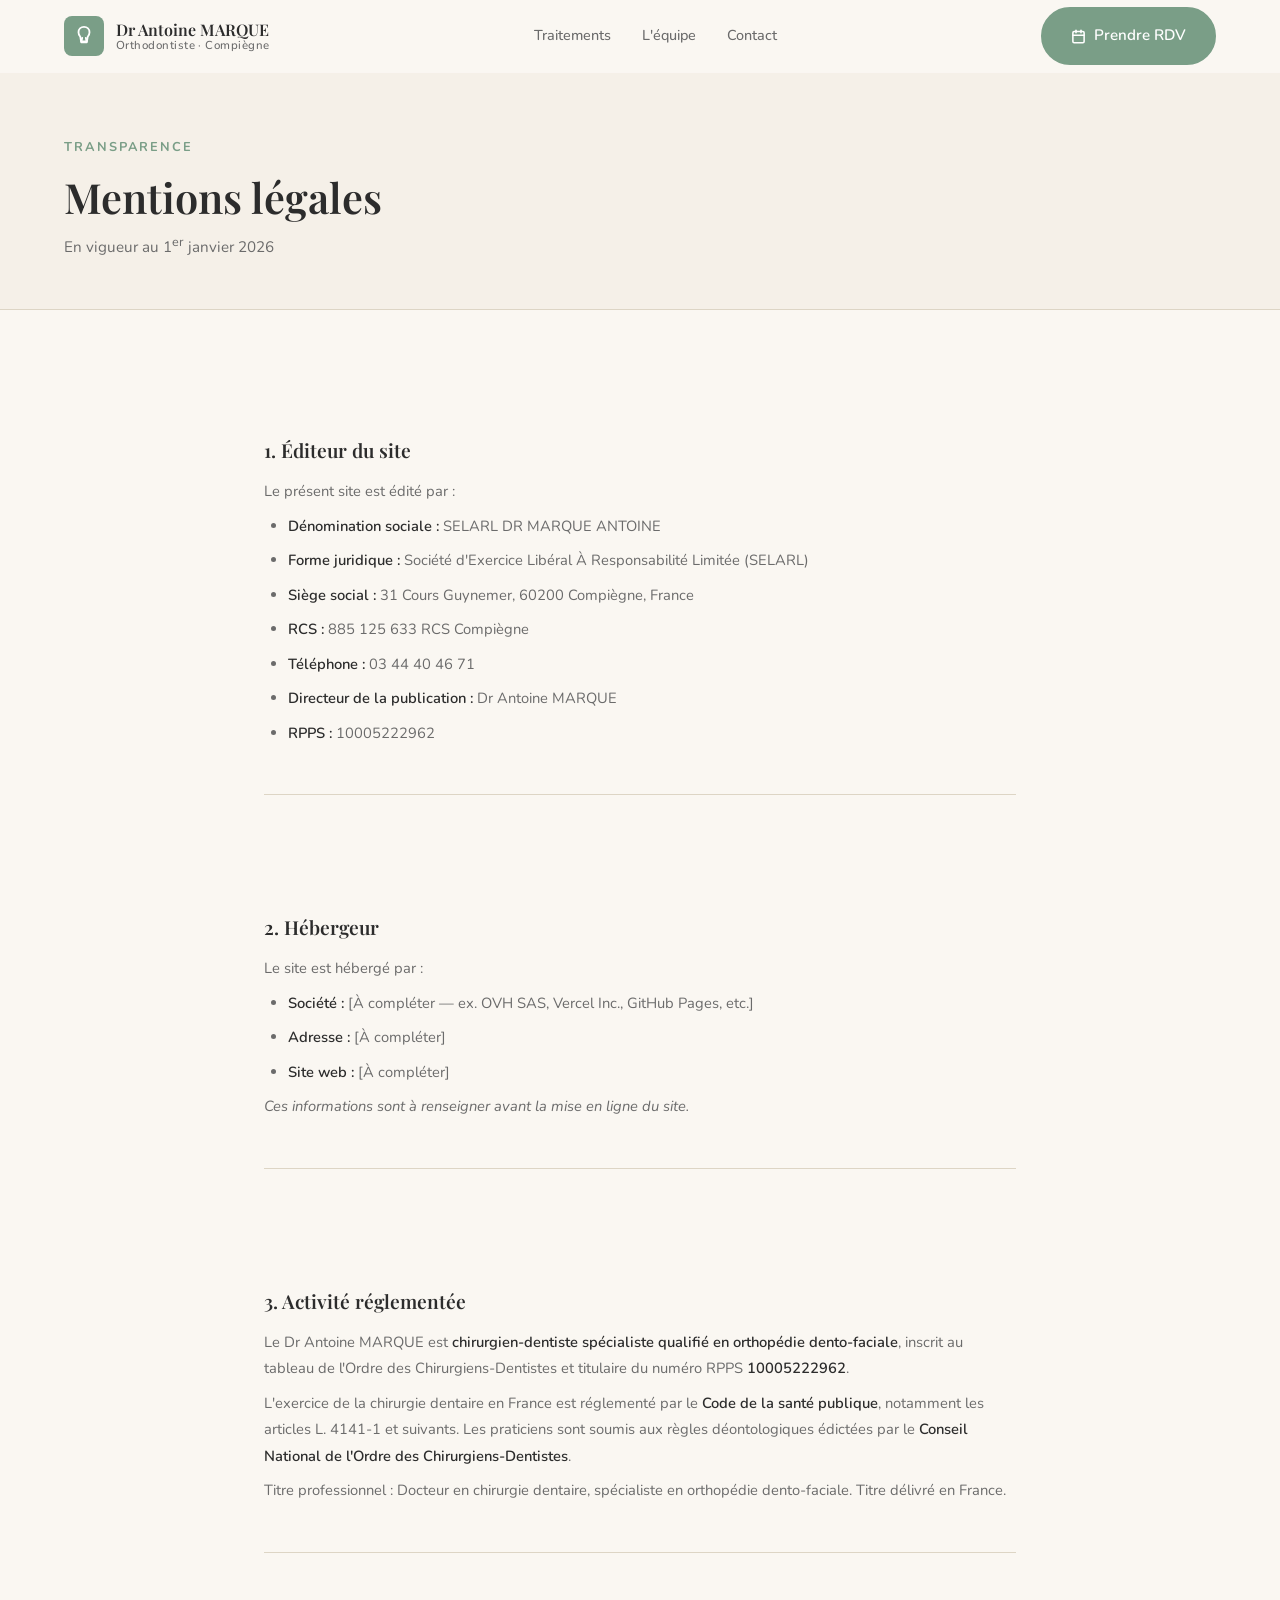
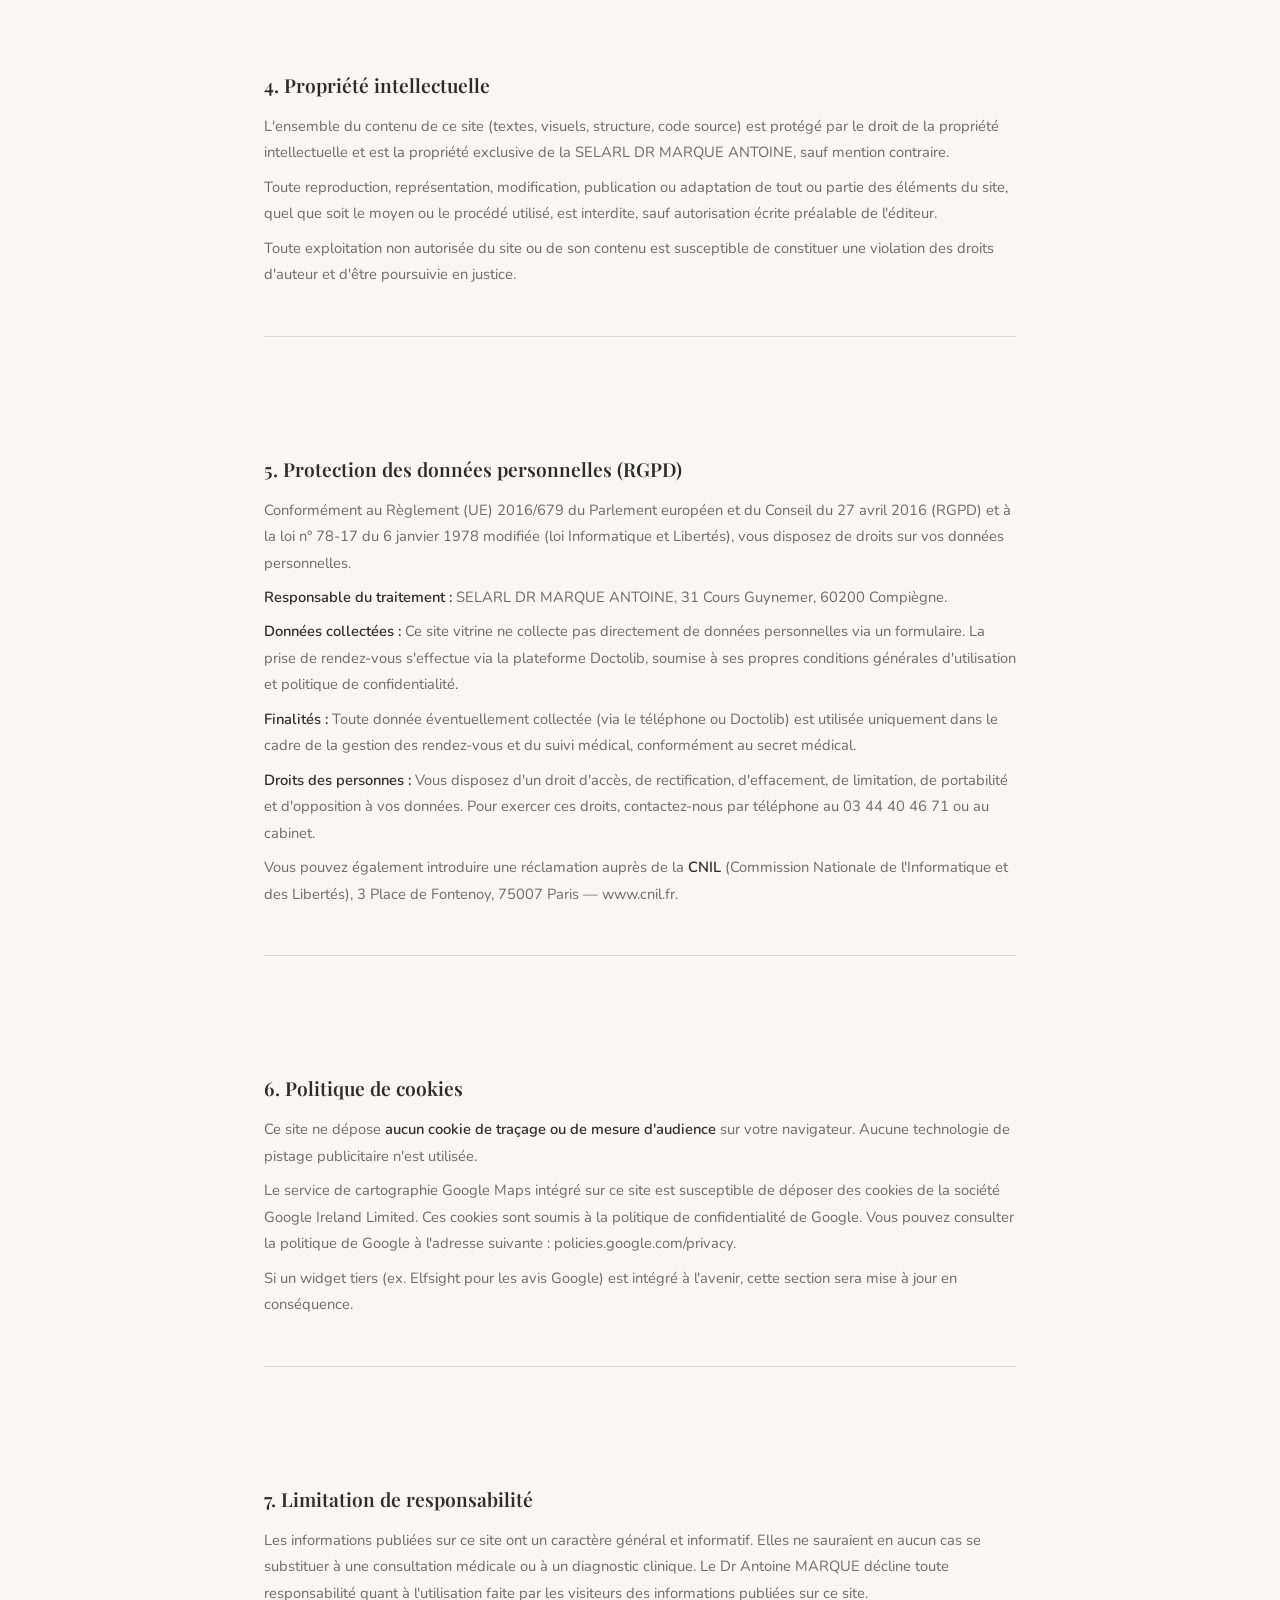
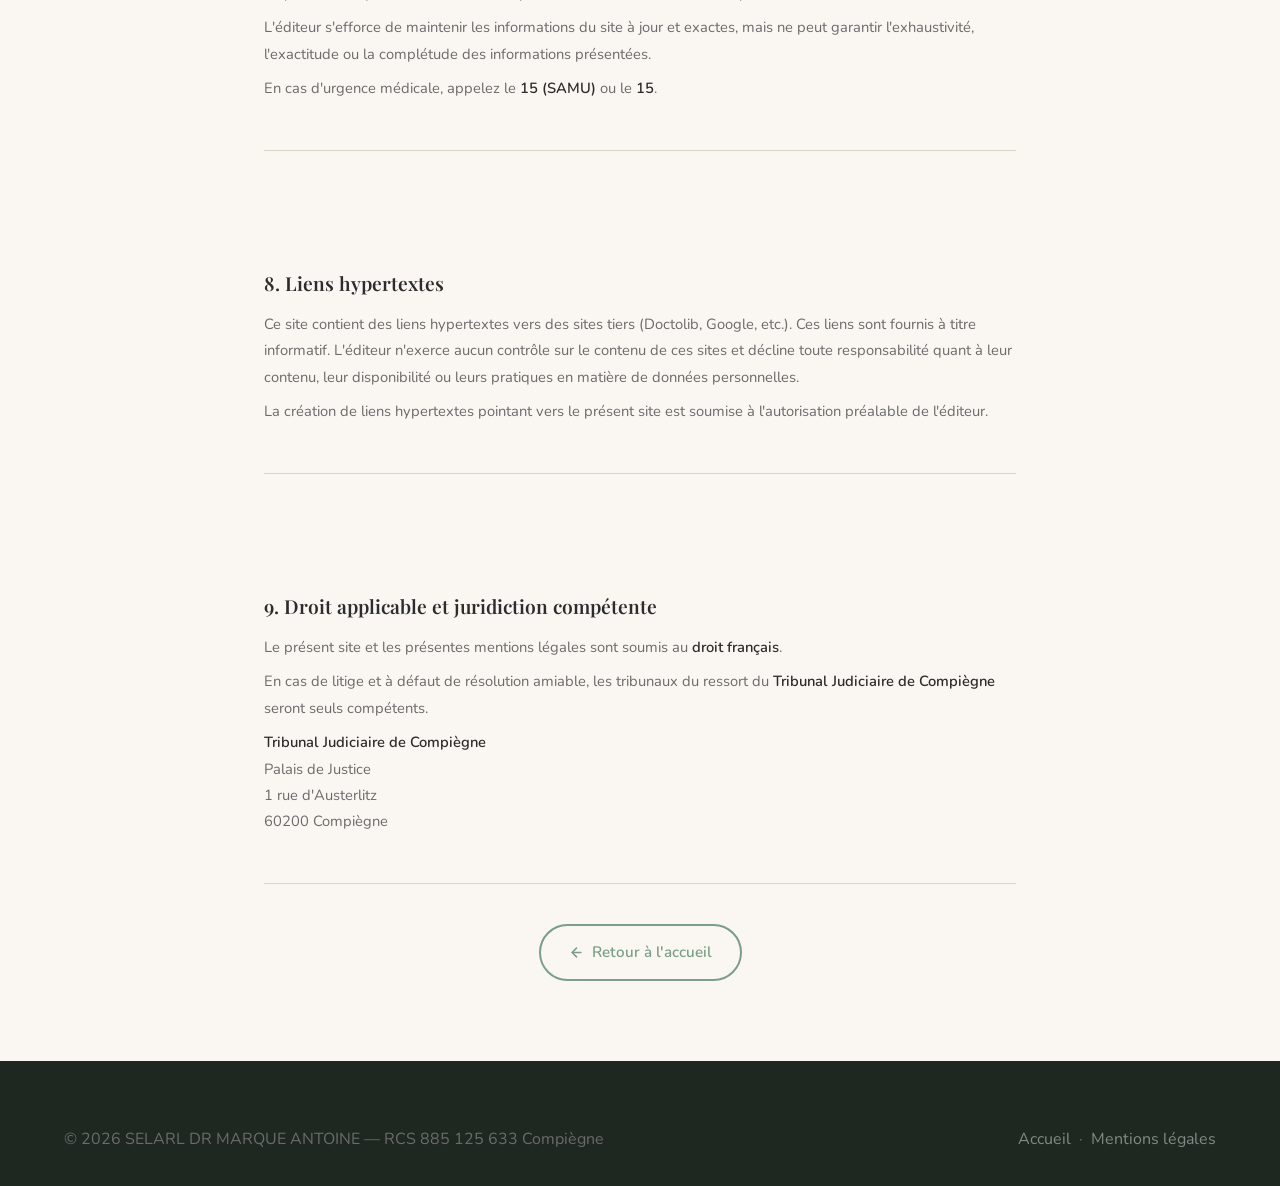
==== mentions-legales.html @ 9d5536d0 "feat: site vitrine Cabinet Orthodontie Dr Antoine MARQUE - Compiègne" ====
<!DOCTYPE html>
<html lang="fr">
<head>
  <meta charset="UTF-8" />
  <meta name="viewport" content="width=device-width, initial-scale=1.0" />
  <meta name="theme-color" content="#7A9E87" />

  <title>Mentions légales — Dr Antoine MARQUE, Orthodontiste Compiègne</title>
  <meta name="description" content="Mentions légales du site du Dr Antoine MARQUE, orthodontiste à Compiègne. Informations sur l'éditeur, l'hébergeur, la protection des données personnelles et les cookies." />
  <meta name="robots" content="noindex, follow" />

  <!-- Fonts -->
  <link rel="preconnect" href="https://fonts.googleapis.com" />
  <link rel="preconnect" href="https://fonts.gstatic.com" crossorigin />
  <link href="https://fonts.googleapis.com/css2?family=Playfair+Display:ital,wght@0,400;0,600;0,700;1,400&family=Nunito:wght@300;400;500;600;700&display=swap" rel="stylesheet" />

  <link rel="stylesheet" href="styles.css" />
</head>

<body>

  <!-- =========================================
       NAVIGATION (simplifiée)
  ========================================= -->
  <header role="banner">
    <nav class="navbar" role="navigation" aria-label="Navigation principale">
      <div class="nav-inner">

        <a href="index.html" class="nav-logo" aria-label="Dr Antoine MARQUE, Orthodontiste Compiègne — Retour à l'accueil">
          <div class="nav-logo-icon" aria-hidden="true">
            <svg width="22" height="22" viewBox="0 0 24 24" fill="none" stroke="white" stroke-width="2" stroke-linecap="round" stroke-linejoin="round">
              <path d="M12 2C8.5 2 6 4.5 6 8c0 2 .7 3.8 2 5l1 6h6l1-6c1.3-1.2 2-3 2-5 0-3.5-2.5-6-6-6z"/>
              <path d="M10 14c0 0-.5 3-1 4h6c-.5-1-1-4-1-4"/>
            </svg>
          </div>
          <div class="nav-logo-text">
            <span class="nav-logo-name">Dr Antoine MARQUE</span>
            <span class="nav-logo-subtitle">Orthodontiste · Compiègne</span>
          </div>
        </a>

        <ul class="nav-links" role="list">
          <li><a href="index.html#traitements">Traitements</a></li>
          <li><a href="index.html#equipe">L'équipe</a></li>
          <li><a href="index.html#contact">Contact</a></li>
        </ul>

        <div class="nav-cta">
          <a href="https://www.doctolib.fr/orthodontiste/compiegne/antoine-marque"
             class="btn btn-primary"
             target="_blank"
             rel="noopener noreferrer"
             aria-label="Prendre rendez-vous sur Doctolib (nouvel onglet)">
            <svg width="15" height="15" viewBox="0 0 24 24" fill="none" stroke="currentColor" stroke-width="2.5" stroke-linecap="round" stroke-linejoin="round" aria-hidden="true">
              <rect x="3" y="4" width="18" height="18" rx="2" ry="2"/>
              <line x1="16" y1="2" x2="16" y2="6"/>
              <line x1="8" y1="2" x2="8" y2="6"/>
              <line x1="3" y1="10" x2="21" y2="10"/>
            </svg>
            Prendre RDV
          </a>
        </div>

        <button class="nav-burger" aria-label="Ouvrir le menu" aria-expanded="false" aria-controls="nav-mobile-menu-legal">
          <span></span>
          <span></span>
          <span></span>
        </button>
      </div>
    </nav>

    <div class="nav-mobile" id="nav-mobile-menu-legal" role="dialog" aria-label="Menu mobile">
      <a href="index.html#traitements">Traitements</a>
      <a href="index.html#equipe">L'équipe</a>
      <a href="index.html#contact">Contact</a>
      <a href="https://www.doctolib.fr/orthodontiste/compiegne/antoine-marque"
         class="btn btn-primary"
         target="_blank"
         rel="noopener noreferrer">
        Prendre rendez-vous sur Doctolib
      </a>
    </div>
  </header>


  <main class="legal-page">

    <!-- Hero -->
    <div class="legal-hero">
      <div class="container">
        <p class="section-label">Transparence</p>
        <h1 style="font-family: var(--font-title); font-size: clamp(1.8rem, 3.5vw, 2.6rem); color: var(--color-text); margin-bottom: 0.5rem;">Mentions légales</h1>
        <p style="color: var(--color-text-light); font-size: 0.95rem;">
          En vigueur au 1<sup>er</sup> janvier 2026
        </p>
      </div>
    </div>

    <!-- Contenu -->
    <div class="legal-content">

      <!-- 1. Éditeur du site -->
      <section class="legal-section" id="editeur">
        <h2>1. Éditeur du site</h2>
        <p>
          Le présent site est édité par :
        </p>
        <ul>
          <li><strong>Dénomination sociale :</strong> SELARL DR MARQUE ANTOINE</li>
          <li><strong>Forme juridique :</strong> Société d'Exercice Libéral À Responsabilité Limitée (SELARL)</li>
          <li><strong>Siège social :</strong> 31 Cours Guynemer, 60200 Compiègne, France</li>
          <li><strong>RCS :</strong> 885 125 633 RCS Compiègne</li>
          <li><strong>Téléphone :</strong> 03 44 40 46 71</li>
          <li><strong>Directeur de la publication :</strong> Dr Antoine MARQUE</li>
          <li><strong>RPPS :</strong> 10005222962</li>
        </ul>
      </section>

      <!-- 2. Hébergeur -->
      <section class="legal-section" id="hebergeur">
        <h2>2. Hébergeur</h2>
        <p>
          Le site est hébergé par :
        </p>
        <ul>
          <li><strong>Société :</strong> [À compléter — ex. OVH SAS, Vercel Inc., GitHub Pages, etc.]</li>
          <li><strong>Adresse :</strong> [À compléter]</li>
          <li><strong>Site web :</strong> [À compléter]</li>
        </ul>
        <p>
          <em>Ces informations sont à renseigner avant la mise en ligne du site.</em>
        </p>
      </section>

      <!-- 3. Activité réglementée -->
      <section class="legal-section" id="activite">
        <h2>3. Activité réglementée</h2>
        <p>
          Le Dr Antoine MARQUE est <strong>chirurgien-dentiste spécialiste qualifié en orthopédie dento-faciale</strong>, inscrit au tableau de l'Ordre des Chirurgiens-Dentistes et titulaire du numéro RPPS <strong>10005222962</strong>.
        </p>
        <p>
          L'exercice de la chirurgie dentaire en France est réglementé par le <strong>Code de la santé publique</strong>, notamment les articles L. 4141-1 et suivants. Les praticiens sont soumis aux règles déontologiques édictées par le <strong>Conseil National de l'Ordre des Chirurgiens-Dentistes</strong>.
        </p>
        <p>
          Titre professionnel : Docteur en chirurgie dentaire, spécialiste en orthopédie dento-faciale. Titre délivré en France.
        </p>
      </section>

      <!-- 4. Propriété intellectuelle -->
      <section class="legal-section" id="propriete">
        <h2>4. Propriété intellectuelle</h2>
        <p>
          L'ensemble du contenu de ce site (textes, visuels, structure, code source) est protégé par le droit de la propriété intellectuelle et est la propriété exclusive de la SELARL DR MARQUE ANTOINE, sauf mention contraire.
        </p>
        <p>
          Toute reproduction, représentation, modification, publication ou adaptation de tout ou partie des éléments du site, quel que soit le moyen ou le procédé utilisé, est interdite, sauf autorisation écrite préalable de l'éditeur.
        </p>
        <p>
          Toute exploitation non autorisée du site ou de son contenu est susceptible de constituer une violation des droits d'auteur et d'être poursuivie en justice.
        </p>
      </section>

      <!-- 5. Données personnelles (RGPD) -->
      <section class="legal-section" id="rgpd">
        <h2>5. Protection des données personnelles (RGPD)</h2>
        <p>
          Conformément au Règlement (UE) 2016/679 du Parlement européen et du Conseil du 27 avril 2016 (RGPD) et à la loi n° 78-17 du 6 janvier 1978 modifiée (loi Informatique et Libertés), vous disposez de droits sur vos données personnelles.
        </p>
        <p>
          <strong>Responsable du traitement :</strong> SELARL DR MARQUE ANTOINE, 31 Cours Guynemer, 60200 Compiègne.
        </p>
        <p>
          <strong>Données collectées :</strong> Ce site vitrine ne collecte pas directement de données personnelles via un formulaire. La prise de rendez-vous s'effectue via la plateforme Doctolib, soumise à ses propres conditions générales d'utilisation et politique de confidentialité.
        </p>
        <p>
          <strong>Finalités :</strong> Toute donnée éventuellement collectée (via le téléphone ou Doctolib) est utilisée uniquement dans le cadre de la gestion des rendez-vous et du suivi médical, conformément au secret médical.
        </p>
        <p>
          <strong>Droits des personnes :</strong> Vous disposez d'un droit d'accès, de rectification, d'effacement, de limitation, de portabilité et d'opposition à vos données. Pour exercer ces droits, contactez-nous par téléphone au 03 44 40 46 71 ou au cabinet.
        </p>
        <p>
          Vous pouvez également introduire une réclamation auprès de la <strong>CNIL</strong> (Commission Nationale de l'Informatique et des Libertés), 3 Place de Fontenoy, 75007 Paris — <a href="https://www.cnil.fr" target="_blank" rel="noopener noreferrer">www.cnil.fr</a>.
        </p>
      </section>

      <!-- 6. Cookies -->
      <section class="legal-section" id="cookies">
        <h2>6. Politique de cookies</h2>
        <p>
          Ce site ne dépose <strong>aucun cookie de traçage ou de mesure d'audience</strong> sur votre navigateur. Aucune technologie de pistage publicitaire n'est utilisée.
        </p>
        <p>
          Le service de cartographie Google Maps intégré sur ce site est susceptible de déposer des cookies de la société Google Ireland Limited. Ces cookies sont soumis à la politique de confidentialité de Google. Vous pouvez consulter la politique de Google à l'adresse suivante : <a href="https://policies.google.com/privacy" target="_blank" rel="noopener noreferrer">policies.google.com/privacy</a>.
        </p>
        <p>
          Si un widget tiers (ex. Elfsight pour les avis Google) est intégré à l'avenir, cette section sera mise à jour en conséquence.
        </p>
      </section>

      <!-- 7. Limitation de responsabilité -->
      <section class="legal-section" id="responsabilite">
        <h2>7. Limitation de responsabilité</h2>
        <p>
          Les informations publiées sur ce site ont un caractère général et informatif. Elles ne sauraient en aucun cas se substituer à une consultation médicale ou à un diagnostic clinique. Le Dr Antoine MARQUE décline toute responsabilité quant à l'utilisation faite par les visiteurs des informations publiées sur ce site.
        </p>
        <p>
          L'éditeur s'efforce de maintenir les informations du site à jour et exactes, mais ne peut garantir l'exhaustivité, l'exactitude ou la complétude des informations présentées.
        </p>
        <p>
          En cas d'urgence médicale, appelez le <strong>15 (SAMU)</strong> ou le <strong>15</strong>.
        </p>
      </section>

      <!-- 8. Liens externes -->
      <section class="legal-section" id="liens">
        <h2>8. Liens hypertextes</h2>
        <p>
          Ce site contient des liens hypertextes vers des sites tiers (Doctolib, Google, etc.). Ces liens sont fournis à titre informatif. L'éditeur n'exerce aucun contrôle sur le contenu de ces sites et décline toute responsabilité quant à leur contenu, leur disponibilité ou leurs pratiques en matière de données personnelles.
        </p>
        <p>
          La création de liens hypertextes pointant vers le présent site est soumise à l'autorisation préalable de l'éditeur.
        </p>
      </section>

      <!-- 9. Droit applicable -->
      <section class="legal-section" id="droit">
        <h2>9. Droit applicable et juridiction compétente</h2>
        <p>
          Le présent site et les présentes mentions légales sont soumis au <strong>droit français</strong>.
        </p>
        <p>
          En cas de litige et à défaut de résolution amiable, les tribunaux du ressort du <strong>Tribunal Judiciaire de Compiègne</strong> seront seuls compétents.
        </p>
        <p>
          <strong>Tribunal Judiciaire de Compiègne</strong><br />
          Palais de Justice<br />
          1 rue d'Austerlitz<br />
          60200 Compiègne
        </p>
      </section>

      <!-- Retour accueil -->
      <div style="text-align: center; margin-top: 1rem;">
        <a href="index.html" class="btn btn-outline">
          <svg width="15" height="15" viewBox="0 0 24 24" fill="none" stroke="currentColor" stroke-width="2.5" stroke-linecap="round" stroke-linejoin="round" aria-hidden="true">
            <line x1="19" y1="12" x2="5" y2="12"/>
            <polyline points="12 19 5 12 12 5"/>
          </svg>
          Retour à l'accueil
        </a>
      </div>

    </div>
  </main>


  <!-- =========================================
       FOOTER
  ========================================= -->
  <footer role="contentinfo">
    <div class="container">
      <div class="footer-bottom" style="border-top: none; padding-top: 0;">
        <p>
          &copy; 2026 SELARL DR MARQUE ANTOINE — RCS 885 125 633 Compiègne
        </p>
        <p>
          <a href="index.html">Accueil</a>
          &nbsp;·&nbsp;
          <a href="mentions-legales.html">Mentions légales</a>
        </p>
      </div>
    </div>
  </footer>

  <script src="script.js" defer></script>
</body>
</html>
---- styles.css ----
/* ============================================
   Dr Antoine MARQUE — Orthodontiste Compiègne
   styles.css
   ============================================ */

/* ---- Google Fonts ---- */
@import url('https://fonts.googleapis.com/css2?family=Playfair+Display:ital,wght@0,400;0,600;0,700;1,400&family=Nunito:wght@300;400;500;600;700&display=swap');

/* ---- CSS Variables ---- */
:root {
  --color-bg:         #FAF7F2;
  --color-cream:      #F5F0E8;
  --color-sand:       #E8DCC8;
  --color-sage:       #7A9E87;
  --color-sage-dark:  #5C7D69;
  --color-sage-light: #A8C4B0;
  --color-terracotta: #C97B5A;
  --color-terra-light:#E8A882;
  --color-white:      #FEFEFE;
  --color-text:       #2C2C2C;
  --color-text-light: #6B6B6B;
  --color-border:     #DDD5C5;

  --font-title: 'Playfair Display', Georgia, serif;
  --font-body:  'Nunito', 'Helvetica Neue', sans-serif;

  --radius-sm:  8px;
  --radius-md:  16px;
  --radius-lg:  24px;
  --radius-xl:  32px;

  --shadow-sm:  0 2px 8px rgba(0,0,0,0.06);
  --shadow-md:  0 4px 20px rgba(0,0,0,0.09);
  --shadow-lg:  0 8px 40px rgba(0,0,0,0.12);

  --transition: 0.3s ease;
  --max-width:  1200px;
}

/* ---- Reset & Base ---- */
*, *::before, *::after {
  box-sizing: border-box;
  margin: 0;
  padding: 0;
}

html {
  scroll-behavior: smooth;
  font-size: 16px;
}

body {
  font-family: var(--font-body);
  background-color: var(--color-bg);
  color: var(--color-text);
  line-height: 1.7;
  -webkit-font-smoothing: antialiased;
}

img {
  max-width: 100%;
  display: block;
}

a {
  color: inherit;
  text-decoration: none;
}

ul {
  list-style: none;
}

button {
  cursor: pointer;
  border: none;
  background: none;
  font-family: var(--font-body);
}

/* ---- Typography ---- */
h1, h2, h3, h4 {
  font-family: var(--font-title);
  line-height: 1.25;
  font-weight: 600;
}

h1 { font-size: clamp(2.2rem, 5vw, 3.5rem); }
h2 { font-size: clamp(1.8rem, 3.5vw, 2.6rem); }
h3 { font-size: clamp(1.2rem, 2vw, 1.5rem); }

p {
  font-size: 1rem;
  color: var(--color-text-light);
  line-height: 1.8;
}

/* ---- Layout helpers ---- */
.container {
  max-width: var(--max-width);
  margin: 0 auto;
  padding: 0 1.5rem;
}

section {
  padding: 5rem 0;
}

.section-label {
  font-family: var(--font-body);
  font-size: 0.8rem;
  font-weight: 700;
  letter-spacing: 0.15em;
  text-transform: uppercase;
  color: var(--color-sage);
  margin-bottom: 0.75rem;
}

.section-title {
  margin-bottom: 1rem;
  color: var(--color-text);
}

.section-subtitle {
  font-size: 1.05rem;
  max-width: 560px;
  color: var(--color-text-light);
  margin-bottom: 3rem;
}

/* ---- Reveal animation ---- */
.reveal {
  opacity: 0;
  transform: translateY(28px);
  transition: opacity 0.65s ease, transform 0.65s ease;
}

.reveal.visible {
  opacity: 1;
  transform: translateY(0);
}

.reveal-delay-1 { transition-delay: 0.1s; }
.reveal-delay-2 { transition-delay: 0.2s; }
.reveal-delay-3 { transition-delay: 0.3s; }
.reveal-delay-4 { transition-delay: 0.4s; }

/* ---- Buttons ---- */
.btn {
  display: inline-flex;
  align-items: center;
  gap: 0.5rem;
  padding: 0.85rem 1.75rem;
  border-radius: 50px;
  font-family: var(--font-body);
  font-size: 0.95rem;
  font-weight: 600;
  transition: all var(--transition);
  cursor: pointer;
  text-decoration: none;
  border: 2px solid transparent;
}

.btn-primary {
  background: var(--color-sage);
  color: var(--color-white);
  border-color: var(--color-sage);
}

.btn-primary:hover {
  background: var(--color-sage-dark);
  border-color: var(--color-sage-dark);
  transform: translateY(-2px);
  box-shadow: var(--shadow-md);
}

.btn-outline {
  background: transparent;
  color: var(--color-sage);
  border-color: var(--color-sage);
}

.btn-outline:hover {
  background: var(--color-sage);
  color: var(--color-white);
  transform: translateY(-2px);
  box-shadow: var(--shadow-md);
}

.btn-doctolib {
  background: #0596DE;
  color: #fff;
  border-color: #0596DE;
  font-size: 1rem;
  padding: 1rem 2rem;
}

.btn-doctolib:hover {
  background: #047ab8;
  border-color: #047ab8;
  transform: translateY(-2px);
  box-shadow: 0 6px 24px rgba(5, 150, 222, 0.35);
}

/* ============================================
   NAVIGATION
   ============================================ */
.navbar {
  position: fixed;
  top: 0;
  left: 0;
  right: 0;
  z-index: 1000;
  background: rgba(250, 247, 242, 0.92);
  backdrop-filter: blur(12px);
  -webkit-backdrop-filter: blur(12px);
  border-bottom: 1px solid transparent;
  transition: border-color var(--transition), box-shadow var(--transition);
}

.navbar.scrolled {
  border-color: var(--color-border);
  box-shadow: var(--shadow-sm);
}

.nav-inner {
  max-width: var(--max-width);
  margin: 0 auto;
  padding: 0 1.5rem;
  height: 72px;
  display: flex;
  align-items: center;
  justify-content: space-between;
  gap: 2rem;
}

.nav-logo {
  display: flex;
  align-items: center;
  gap: 0.75rem;
  text-decoration: none;
  flex-shrink: 0;
}

.nav-logo-icon {
  width: 40px;
  height: 40px;
  background: var(--color-sage);
  border-radius: var(--radius-sm);
  display: flex;
  align-items: center;
  justify-content: center;
  flex-shrink: 0;
}

.nav-logo-text {
  display: flex;
  flex-direction: column;
  line-height: 1.2;
}

.nav-logo-name {
  font-family: var(--font-title);
  font-size: 1rem;
  font-weight: 600;
  color: var(--color-text);
}

.nav-logo-subtitle {
  font-size: 0.72rem;
  font-weight: 500;
  color: var(--color-text-light);
  letter-spacing: 0.04em;
}

.nav-links {
  display: flex;
  align-items: center;
  gap: 0.25rem;
}

.nav-links a {
  font-size: 0.9rem;
  font-weight: 500;
  color: var(--color-text-light);
  padding: 0.5rem 0.85rem;
  border-radius: 50px;
  transition: all var(--transition);
}

.nav-links a:hover {
  color: var(--color-sage);
  background: rgba(122, 158, 135, 0.1);
}

.nav-cta {
  flex-shrink: 0;
}

.nav-burger {
  display: none;
  flex-direction: column;
  gap: 5px;
  padding: 8px;
  cursor: pointer;
  background: none;
  border: none;
}

.nav-burger span {
  display: block;
  width: 24px;
  height: 2px;
  background: var(--color-text);
  border-radius: 2px;
  transition: all var(--transition);
}

.nav-burger.active span:nth-child(1) {
  transform: translateY(7px) rotate(45deg);
}

.nav-burger.active span:nth-child(2) {
  opacity: 0;
}

.nav-burger.active span:nth-child(3) {
  transform: translateY(-7px) rotate(-45deg);
}

/* Mobile nav */
.nav-mobile {
  display: none;
  position: fixed;
  top: 72px;
  left: 0;
  right: 0;
  background: var(--color-bg);
  border-bottom: 1px solid var(--color-border);
  padding: 1rem 1.5rem 1.5rem;
  box-shadow: var(--shadow-md);
  z-index: 999;
}

.nav-mobile.open {
  display: block;
}

.nav-mobile a {
  display: block;
  padding: 0.75rem 0;
  border-bottom: 1px solid var(--color-border);
  font-size: 1rem;
  font-weight: 500;
  color: var(--color-text);
  transition: color var(--transition);
}

.nav-mobile a:last-of-type {
  border-bottom: none;
}

.nav-mobile a:hover {
  color: var(--color-sage);
}

.nav-mobile .btn-primary {
  display: flex;
  justify-content: center;
  margin-top: 1rem;
  width: 100%;
}

/* ============================================
   HERO
   ============================================ */
.hero {
  min-height: 100vh;
  padding-top: 72px;
  display: flex;
  align-items: center;
  background: linear-gradient(135deg, var(--color-bg) 0%, var(--color-cream) 60%, rgba(122,158,135,0.08) 100%);
  position: relative;
  overflow: hidden;
}

.hero::before {
  content: '';
  position: absolute;
  top: -20%;
  right: -10%;
  width: 600px;
  height: 600px;
  background: radial-gradient(circle, rgba(122,158,135,0.12) 0%, transparent 70%);
  pointer-events: none;
}

.hero::after {
  content: '';
  position: absolute;
  bottom: -10%;
  left: -5%;
  width: 400px;
  height: 400px;
  background: radial-gradient(circle, rgba(201,123,90,0.08) 0%, transparent 70%);
  pointer-events: none;
}

.hero-inner {
  width: 100%;
  max-width: var(--max-width);
  margin: 0 auto;
  padding: 4rem 1.5rem;
  display: grid;
  grid-template-columns: 1fr 1fr;
  gap: 4rem;
  align-items: center;
}

.hero-badge {
  display: inline-flex;
  align-items: center;
  gap: 0.5rem;
  background: rgba(122, 158, 135, 0.12);
  border: 1px solid rgba(122, 158, 135, 0.25);
  border-radius: 50px;
  padding: 0.35rem 1rem;
  font-size: 0.8rem;
  font-weight: 600;
  color: var(--color-sage-dark);
  letter-spacing: 0.05em;
  margin-bottom: 1.5rem;
}

.hero-title {
  margin-bottom: 1.25rem;
  color: var(--color-text);
}

.hero-title em {
  font-style: italic;
  color: var(--color-sage);
}

.hero-desc {
  font-size: 1.1rem;
  margin-bottom: 2.25rem;
  max-width: 480px;
}

.hero-actions {
  display: flex;
  flex-wrap: wrap;
  gap: 1rem;
  margin-bottom: 3rem;
}

.hero-trust {
  display: flex;
  align-items: center;
  gap: 1.5rem;
  flex-wrap: wrap;
}

.hero-trust-item {
  display: flex;
  align-items: center;
  gap: 0.5rem;
  font-size: 0.85rem;
  font-weight: 600;
  color: var(--color-text-light);
}

.hero-trust-item svg {
  color: var(--color-sage);
  flex-shrink: 0;
}

/* Hero visual */
.hero-visual {
  display: flex;
  flex-direction: column;
  gap: 1.25rem;
  position: relative;
}

.hero-card-main {
  background: var(--color-white);
  border-radius: var(--radius-lg);
  padding: 2.5rem;
  box-shadow: var(--shadow-lg);
  border: 1px solid var(--color-border);
  position: relative;
}

.hero-card-main::before {
  content: '';
  position: absolute;
  top: 0;
  left: 0;
  right: 0;
  height: 4px;
  background: linear-gradient(90deg, var(--color-sage), var(--color-terracotta));
  border-radius: var(--radius-lg) var(--radius-lg) 0 0;
}

.hero-photo-placeholder {
  width: 100%;
  aspect-ratio: 4/3;
  background: linear-gradient(135deg, var(--color-sand) 0%, var(--color-cream) 100%);
  border-radius: var(--radius-md);
  display: flex;
  flex-direction: column;
  align-items: center;
  justify-content: center;
  gap: 0.75rem;
  margin-bottom: 1.5rem;
  border: 2px dashed var(--color-border);
}

.hero-photo-placeholder svg {
  color: var(--color-sage);
  opacity: 0.6;
}

.hero-photo-placeholder p {
  font-size: 0.8rem;
  color: var(--color-text-light);
  text-align: center;
  line-height: 1.4;
}

.hero-card-name {
  font-family: var(--font-title);
  font-size: 1.2rem;
  font-weight: 600;
  color: var(--color-text);
  margin-bottom: 0.25rem;
}

.hero-card-title {
  font-size: 0.85rem;
  color: var(--color-text-light);
  margin-bottom: 1.25rem;
}

.hero-card-tags {
  display: flex;
  flex-wrap: wrap;
  gap: 0.5rem;
}

.tag {
  display: inline-flex;
  align-items: center;
  gap: 0.35rem;
  background: rgba(122, 158, 135, 0.1);
  color: var(--color-sage-dark);
  border-radius: 50px;
  padding: 0.3rem 0.75rem;
  font-size: 0.75rem;
  font-weight: 600;
  letter-spacing: 0.02em;
}

.tag-terra {
  background: rgba(201, 123, 90, 0.1);
  color: var(--color-terracotta);
}

.hero-card-small {
  background: var(--color-white);
  border-radius: var(--radius-md);
  padding: 1.25rem 1.5rem;
  box-shadow: var(--shadow-sm);
  border: 1px solid var(--color-border);
  display: flex;
  align-items: center;
  gap: 1rem;
}

.hero-card-small-icon {
  width: 44px;
  height: 44px;
  background: rgba(122, 158, 135, 0.12);
  border-radius: var(--radius-sm);
  display: flex;
  align-items: center;
  justify-content: center;
  flex-shrink: 0;
  color: var(--color-sage);
}

.hero-card-small-text strong {
  display: block;
  font-size: 0.9rem;
  font-weight: 700;
  color: var(--color-text);
}

.hero-card-small-text span {
  font-size: 0.78rem;
  color: var(--color-text-light);
}

/* ============================================
   TREATMENTS
   ============================================ */
.treatments {
  background: var(--color-cream);
}

.treatments-header {
  text-align: center;
  max-width: 600px;
  margin: 0 auto 3.5rem;
}

.treatments-header .section-subtitle {
  margin: 0 auto;
}

.treatments-grid {
  display: grid;
  grid-template-columns: repeat(auto-fit, minmax(260px, 1fr));
  gap: 1.5rem;
}

.treatment-card {
  background: var(--color-white);
  border-radius: var(--radius-lg);
  padding: 2rem;
  border: 1px solid var(--color-border);
  box-shadow: var(--shadow-sm);
  transition: transform var(--transition), box-shadow var(--transition), border-color var(--transition);
  position: relative;
  overflow: hidden;
}

.treatment-card::before {
  content: '';
  position: absolute;
  top: 0;
  left: 0;
  right: 0;
  height: 3px;
  background: var(--color-sage);
  opacity: 0;
  transition: opacity var(--transition);
}

.treatment-card:hover {
  transform: translateY(-6px);
  box-shadow: var(--shadow-lg);
  border-color: rgba(122, 158, 135, 0.3);
}

.treatment-card:hover::before {
  opacity: 1;
}

.treatment-icon {
  width: 56px;
  height: 56px;
  background: rgba(122, 158, 135, 0.1);
  border-radius: var(--radius-md);
  display: flex;
  align-items: center;
  justify-content: center;
  margin-bottom: 1.25rem;
  color: var(--color-sage);
  transition: background var(--transition);
}

.treatment-card:hover .treatment-icon {
  background: rgba(122, 158, 135, 0.18);
}

.treatment-card h3 {
  margin-bottom: 0.75rem;
  color: var(--color-text);
}

.treatment-card p {
  font-size: 0.92rem;
  margin-bottom: 1.25rem;
  line-height: 1.7;
}

.treatment-tags {
  display: flex;
  flex-wrap: wrap;
  gap: 0.4rem;
}

/* ============================================
   TEAM
   ============================================ */
.team {
  background: var(--color-bg);
}

.team-header {
  text-align: center;
  max-width: 600px;
  margin: 0 auto 3.5rem;
}

.team-grid {
  display: grid;
  grid-template-columns: 1fr 1fr;
  gap: 2rem;
}

.team-card {
  background: var(--color-white);
  border-radius: var(--radius-xl);
  overflow: hidden;
  border: 1px solid var(--color-border);
  box-shadow: var(--shadow-sm);
  transition: transform var(--transition), box-shadow var(--transition);
}

.team-card:hover {
  transform: translateY(-4px);
  box-shadow: var(--shadow-lg);
}

.team-photo {
  background: linear-gradient(135deg, var(--color-sand) 0%, var(--color-cream) 100%);
  aspect-ratio: 4/3;
  display: flex;
  flex-direction: column;
  align-items: center;
  justify-content: center;
  gap: 0.75rem;
  position: relative;
  border-bottom: 1px solid var(--color-border);
}

.team-photo svg {
  color: var(--color-sage);
  opacity: 0.5;
}

.team-photo-label {
  font-size: 0.75rem;
  color: var(--color-text-light);
  text-align: center;
  line-height: 1.4;
}

.team-info {
  padding: 2rem;
}

.team-name {
  font-family: var(--font-title);
  font-size: 1.3rem;
  font-weight: 600;
  color: var(--color-text);
  margin-bottom: 0.25rem;
}

.team-role {
  font-size: 0.85rem;
  color: var(--color-sage);
  font-weight: 600;
  margin-bottom: 1rem;
  letter-spacing: 0.03em;
}

.team-desc {
  font-size: 0.92rem;
  color: var(--color-text-light);
  line-height: 1.75;
  margin-bottom: 1.25rem;
}

.team-credentials {
  display: flex;
  flex-direction: column;
  gap: 0.5rem;
}

.credential-item {
  display: flex;
  align-items: center;
  gap: 0.6rem;
  font-size: 0.85rem;
  color: var(--color-text-light);
  font-weight: 500;
}

.credential-item svg {
  color: var(--color-sage);
  flex-shrink: 0;
}

/* ============================================
   TESTIMONIALS
   ============================================ */
.testimonials {
  background: linear-gradient(135deg, var(--color-cream) 0%, rgba(122,158,135,0.06) 100%);
}

.testimonials-header {
  text-align: center;
  max-width: 600px;
  margin: 0 auto 3rem;
}

.testimonials-placeholder {
  background: var(--color-white);
  border-radius: var(--radius-xl);
  padding: 4rem 3rem;
  text-align: center;
  border: 2px dashed var(--color-border);
  max-width: 680px;
  margin: 0 auto;
}

.testimonials-placeholder-icon {
  width: 72px;
  height: 72px;
  background: rgba(122, 158, 135, 0.1);
  border-radius: 50%;
  display: flex;
  align-items: center;
  justify-content: center;
  margin: 0 auto 1.5rem;
  color: var(--color-sage);
}

.testimonials-placeholder h3 {
  font-size: 1.3rem;
  margin-bottom: 0.75rem;
  color: var(--color-text);
}

.testimonials-placeholder p {
  font-size: 0.95rem;
  margin-bottom: 2rem;
  max-width: 420px;
  margin-left: auto;
  margin-right: auto;
}

/* Elfsight widget placeholder */
#elfsight-widget-container {
  min-height: 60px;
  margin-top: 1rem;
}

/* ============================================
   CONTACT
   ============================================ */
.contact {
  background: var(--color-bg);
}

.contact-header {
  text-align: center;
  max-width: 600px;
  margin: 0 auto 3.5rem;
}

.contact-grid {
  display: grid;
  grid-template-columns: 1fr 1fr;
  gap: 3rem;
  align-items: start;
}

.contact-info h3 {
  font-size: 1.15rem;
  margin-bottom: 1.75rem;
  color: var(--color-text);
}

.contact-items {
  display: flex;
  flex-direction: column;
  gap: 1.25rem;
  margin-bottom: 2rem;
}

.contact-item {
  display: flex;
  align-items: flex-start;
  gap: 1rem;
}

.contact-item-icon {
  width: 44px;
  height: 44px;
  background: rgba(122, 158, 135, 0.1);
  border-radius: var(--radius-sm);
  display: flex;
  align-items: center;
  justify-content: center;
  flex-shrink: 0;
  color: var(--color-sage);
  margin-top: 2px;
}

.contact-item-text strong {
  display: block;
  font-size: 0.85rem;
  font-weight: 700;
  color: var(--color-text);
  margin-bottom: 0.2rem;
  text-transform: uppercase;
  letter-spacing: 0.06em;
}

.contact-item-text span,
.contact-item-text a {
  font-size: 0.95rem;
  color: var(--color-text-light);
  line-height: 1.5;
}

.contact-item-text a {
  transition: color var(--transition);
}

.contact-item-text a:hover {
  color: var(--color-sage);
}

.contact-hours {
  background: var(--color-cream);
  border-radius: var(--radius-md);
  padding: 1.25rem;
  border: 1px solid var(--color-border);
}

.contact-hours h4 {
  font-size: 0.85rem;
  font-weight: 700;
  text-transform: uppercase;
  letter-spacing: 0.08em;
  color: var(--color-text);
  margin-bottom: 0.75rem;
}

.hours-row {
  display: flex;
  justify-content: space-between;
  padding: 0.35rem 0;
  font-size: 0.88rem;
  color: var(--color-text-light);
  border-bottom: 1px solid var(--color-border);
}

.hours-row:last-child {
  border-bottom: none;
}

.hours-note {
  font-size: 0.78rem;
  color: var(--color-text-light);
  margin-top: 0.6rem;
  font-style: italic;
}

/* Contact RDV block */
.contact-rdv {
  position: sticky;
  top: 90px;
}

.contact-rdv-card {
  background: var(--color-white);
  border-radius: var(--radius-xl);
  padding: 2.5rem;
  border: 1px solid var(--color-border);
  box-shadow: var(--shadow-md);
  text-align: center;
}

.contact-rdv-card::before {
  content: '';
  display: block;
  width: 64px;
  height: 4px;
  background: linear-gradient(90deg, var(--color-sage), var(--color-terracotta));
  border-radius: 2px;
  margin: 0 auto 1.75rem;
}

.contact-rdv-card h3 {
  font-size: 1.5rem;
  margin-bottom: 0.75rem;
  color: var(--color-text);
}

.contact-rdv-card p {
  font-size: 0.92rem;
  margin-bottom: 2rem;
  max-width: 320px;
  margin-left: auto;
  margin-right: auto;
}

.contact-rdv-card .btn-doctolib {
  width: 100%;
  justify-content: center;
  margin-bottom: 1rem;
}

.contact-rdv-note {
  font-size: 0.78rem;
  color: var(--color-text-light);
  display: flex;
  align-items: center;
  justify-content: center;
  gap: 0.4rem;
}

.contact-rdv-note svg {
  color: var(--color-sage);
  flex-shrink: 0;
}

/* Sector badge */
.sector-badge {
  display: inline-flex;
  align-items: center;
  gap: 0.5rem;
  background: rgba(122, 158, 135, 0.1);
  border: 1px solid rgba(122, 158, 135, 0.2);
  border-radius: var(--radius-sm);
  padding: 0.6rem 1rem;
  margin-top: 1.5rem;
  width: 100%;
}

.sector-badge-icon {
  width: 32px;
  height: 32px;
  background: var(--color-sage);
  border-radius: 6px;
  display: flex;
  align-items: center;
  justify-content: center;
  color: white;
  flex-shrink: 0;
}

.sector-badge-text strong {
  display: block;
  font-size: 0.82rem;
  font-weight: 700;
  color: var(--color-sage-dark);
}

.sector-badge-text span {
  font-size: 0.75rem;
  color: var(--color-text-light);
}

/* ============================================
   GOOGLE MAPS
   ============================================ */
.map-section {
  padding: 0;
  line-height: 0;
}

.map-section iframe {
  width: 100%;
  height: 420px;
  border: none;
  display: block;
  filter: saturate(0.85) contrast(1.05);
}

/* ============================================
   FOOTER
   ============================================ */
footer {
  background: #1E2820;
  color: rgba(255,255,255,0.75);
  padding: 4rem 0 2rem;
}

.footer-top {
  display: grid;
  grid-template-columns: 1.4fr 1fr 1fr 1fr;
  gap: 3rem;
  padding-bottom: 3rem;
  border-bottom: 1px solid rgba(255,255,255,0.1);
  margin-bottom: 2rem;
}

.footer-brand {}

.footer-logo {
  display: flex;
  align-items: center;
  gap: 0.75rem;
  margin-bottom: 1rem;
}

.footer-logo-icon {
  width: 36px;
  height: 36px;
  background: var(--color-sage);
  border-radius: 8px;
  display: flex;
  align-items: center;
  justify-content: center;
}

.footer-logo-name {
  font-family: var(--font-title);
  font-size: 0.95rem;
  font-weight: 600;
  color: white;
  line-height: 1.2;
}

.footer-logo-sub {
  font-size: 0.7rem;
  color: rgba(255,255,255,0.5);
  letter-spacing: 0.04em;
}

.footer-desc {
  font-size: 0.85rem;
  line-height: 1.7;
  color: rgba(255,255,255,0.55);
  margin-bottom: 1.25rem;
  max-width: 260px;
}

.footer-col h4 {
  font-family: var(--font-body);
  font-size: 0.75rem;
  font-weight: 700;
  text-transform: uppercase;
  letter-spacing: 0.12em;
  color: rgba(255,255,255,0.45);
  margin-bottom: 1rem;
}

.footer-col ul li {
  margin-bottom: 0.55rem;
}

.footer-col ul li a {
  font-size: 0.875rem;
  color: rgba(255,255,255,0.65);
  transition: color var(--transition);
}

.footer-col ul li a:hover {
  color: var(--color-sage-light);
}

.footer-contact-item {
  display: flex;
  align-items: flex-start;
  gap: 0.6rem;
  margin-bottom: 0.75rem;
  font-size: 0.85rem;
  color: rgba(255,255,255,0.6);
}

.footer-contact-item svg {
  color: var(--color-sage-light);
  flex-shrink: 0;
  margin-top: 2px;
}

.footer-bottom {
  display: flex;
  align-items: center;
  justify-content: space-between;
  flex-wrap: wrap;
  gap: 1rem;
  font-size: 0.8rem;
  color: rgba(255,255,255,0.35);
}

.footer-bottom a {
  color: rgba(255,255,255,0.45);
  transition: color var(--transition);
}

.footer-bottom a:hover {
  color: var(--color-sage-light);
}

/* ============================================
   MENTIONS LÉGALES PAGE
   ============================================ */
.legal-page {
  padding-top: 72px;
  min-height: 100vh;
  background: var(--color-bg);
}

.legal-hero {
  background: var(--color-cream);
  padding: 4rem 0 3rem;
  border-bottom: 1px solid var(--color-border);
}

.legal-content {
  padding: 3rem 0 5rem;
  max-width: 800px;
  margin: 0 auto;
  padding-left: 1.5rem;
  padding-right: 1.5rem;
}

.legal-section {
  margin-bottom: 2.5rem;
  padding-bottom: 2.5rem;
  border-bottom: 1px solid var(--color-border);
}

.legal-section:last-child {
  border-bottom: none;
}

.legal-section h2 {
  font-size: 1.2rem;
  margin-bottom: 1rem;
  color: var(--color-text);
  font-family: var(--font-title);
}

.legal-section p,
.legal-section li {
  font-size: 0.92rem;
  color: var(--color-text-light);
  line-height: 1.8;
  margin-bottom: 0.5rem;
}

.legal-section ul {
  list-style: disc;
  padding-left: 1.5rem;
}

.legal-section strong {
  color: var(--color-text);
  font-weight: 600;
}

/* ============================================
   RESPONSIVE
   ============================================ */
@media (max-width: 1024px) {
  .footer-top {
    grid-template-columns: 1fr 1fr;
    gap: 2rem;
  }
}

@media (max-width: 768px) {
  section {
    padding: 3.5rem 0;
  }

  .nav-links,
  .nav-cta {
    display: none;
  }

  .nav-burger {
    display: flex;
  }

  .hero-inner {
    grid-template-columns: 1fr;
    gap: 2.5rem;
    padding: 2.5rem 1.5rem;
  }

  .hero-visual {
    order: -1;
  }

  .hero-card-main {
    padding: 1.75rem;
  }

  .treatments-grid {
    grid-template-columns: 1fr;
    gap: 1rem;
  }

  .team-grid {
    grid-template-columns: 1fr;
  }

  .contact-grid {
    grid-template-columns: 1fr;
    gap: 2rem;
  }

  .contact-rdv {
    position: static;
  }

  .footer-top {
    grid-template-columns: 1fr;
    gap: 2rem;
  }

  .footer-bottom {
    flex-direction: column;
    text-align: center;
  }

  .map-section iframe {
    height: 300px;
  }
}

@media (max-width: 480px) {
  .hero-actions {
    flex-direction: column;
  }

  .hero-actions .btn {
    justify-content: center;
  }

  .hero-trust {
    flex-direction: column;
    align-items: flex-start;
  }

  .contact-rdv-card {
    padding: 1.75rem 1.25rem;
  }

  .testimonials-placeholder {
    padding: 2.5rem 1.5rem;
  }
}
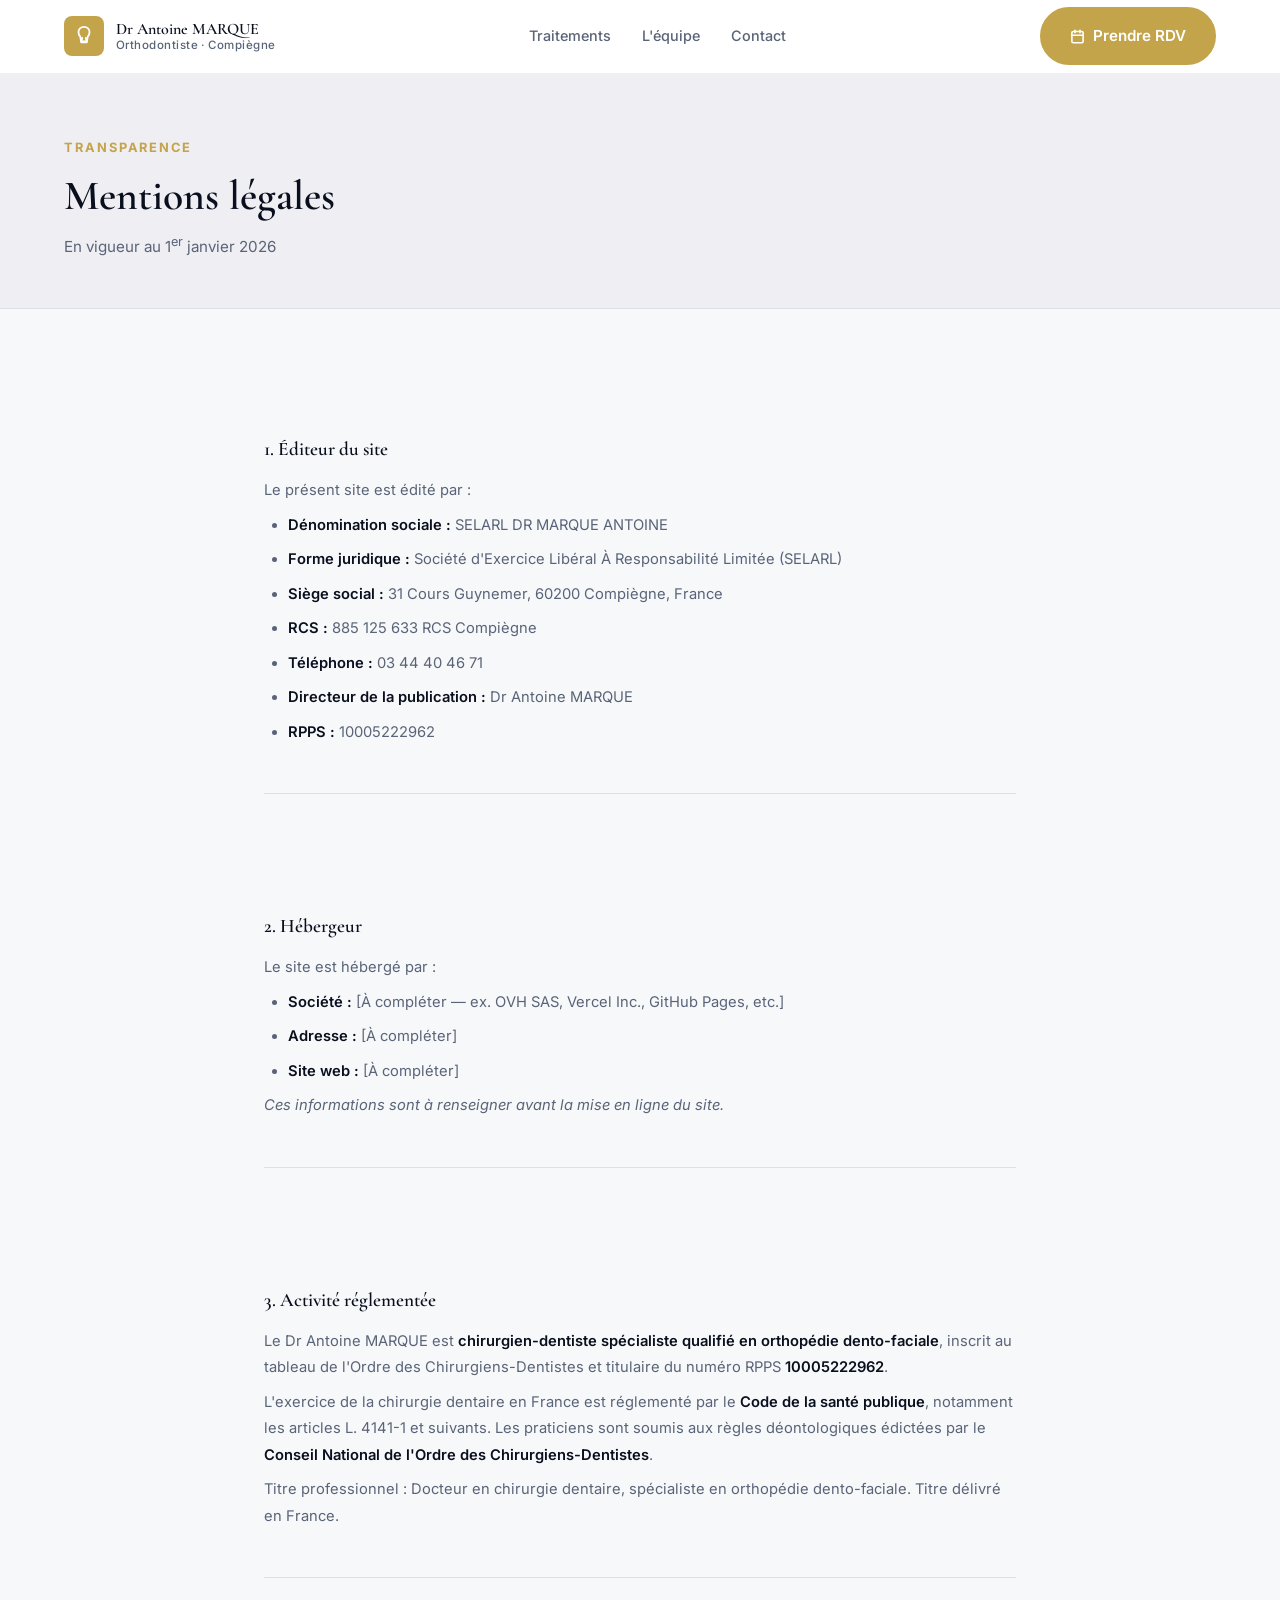
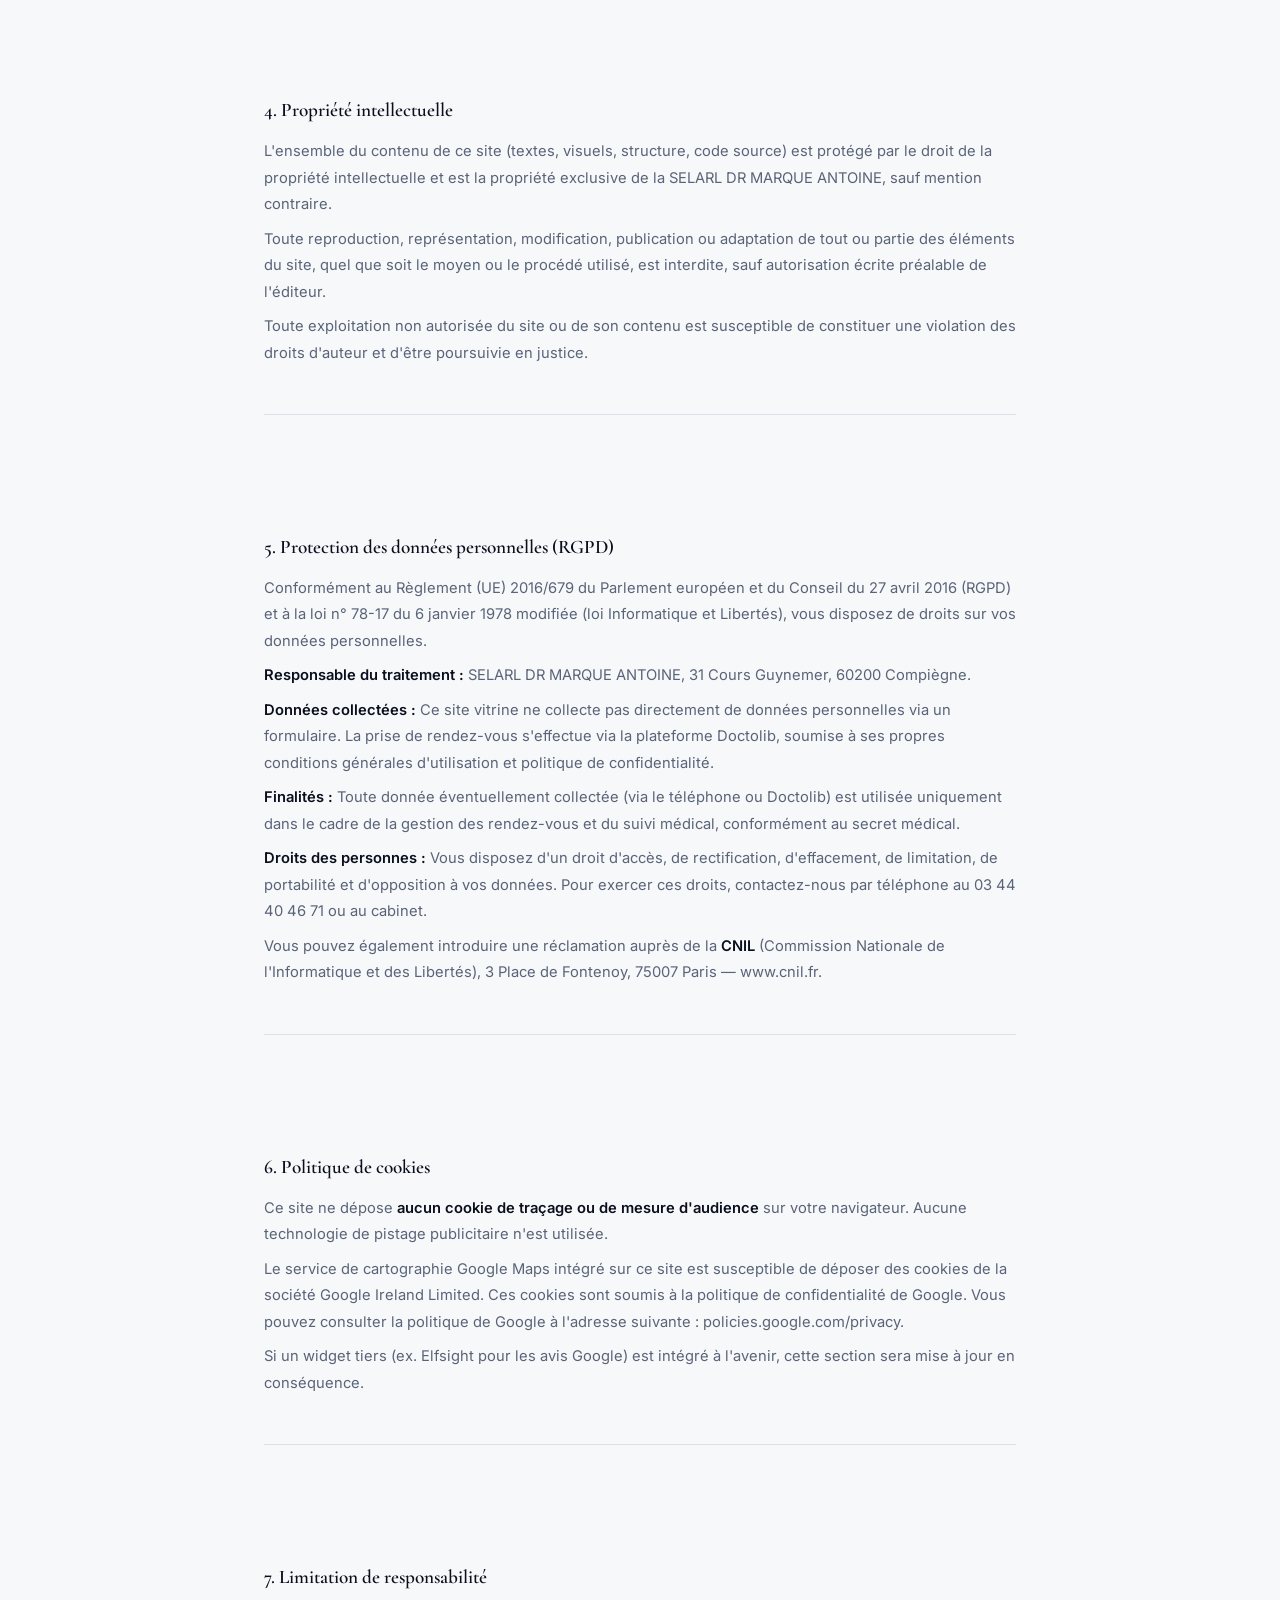
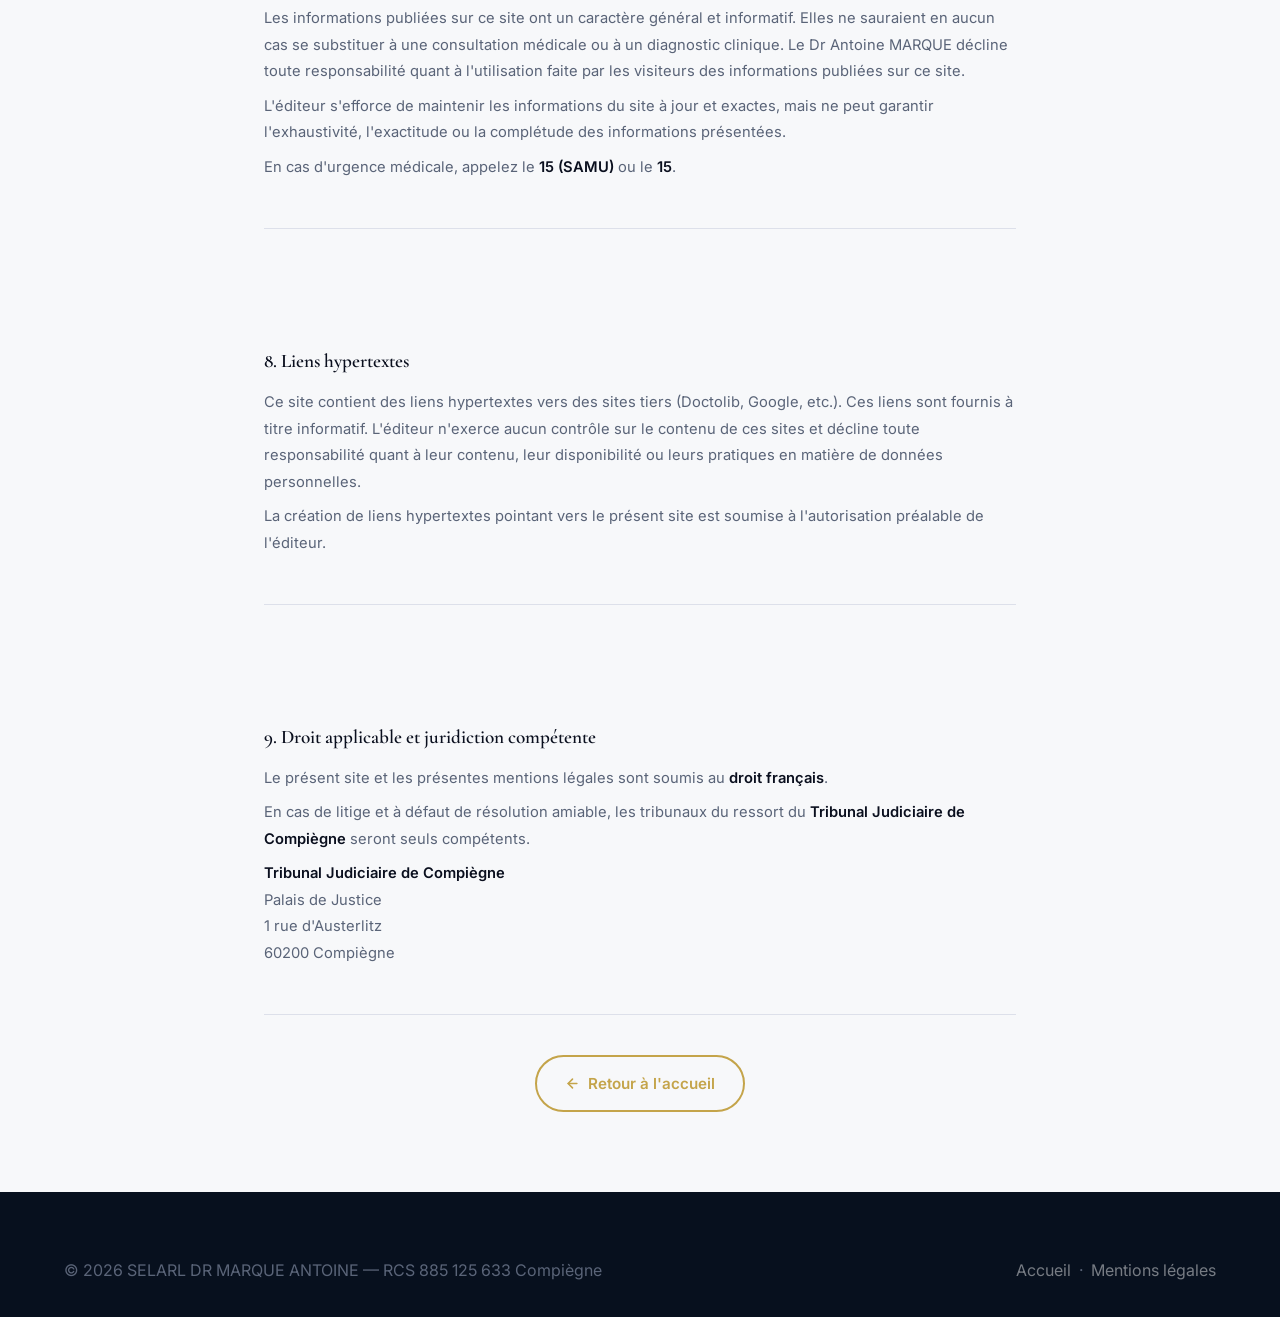
==== commit 6ca0ca3a: "design: refonte palette premium — bleu nuit, blanc, or pâle + Cormorant Garamond / Inter" ====
--- a/mentions-legales.html
+++ b/mentions-legales.html
@@ -12,7 +12,7 @@
   <!-- Fonts -->
   <link rel="preconnect" href="https://fonts.googleapis.com" />
   <link rel="preconnect" href="https://fonts.gstatic.com" crossorigin />
-  <link href="https://fonts.googleapis.com/css2?family=Playfair+Display:ital,wght@0,400;0,600;0,700;1,400&family=Nunito:wght@300;400;500;600;700&display=swap" rel="stylesheet" />
+  <link href="https://fonts.googleapis.com/css2?family=Cormorant+Garamond:ital,wght@0,400;0,500;0,600;0,700;1,400;1,600&family=Inter:wght@300;400;500;600;700&display=swap" rel="stylesheet" />
 
   <link rel="stylesheet" href="styles.css" />
 </head>
--- a/styles.css
+++ b/styles.css
@@ -4,25 +4,32 @@
    ============================================ */
 
 /* ---- Google Fonts ---- */
-@import url('https://fonts.googleapis.com/css2?family=Playfair+Display:ital,wght@0,400;0,600;0,700;1,400&family=Nunito:wght@300;400;500;600;700&display=swap');
+@import url('https://fonts.googleapis.com/css2?family=Cormorant+Garamond:ital,wght@0,400;0,500;0,600;0,700;1,400;1,600&family=Inter:wght@300;400;500;600;700&display=swap');
 
 /* ---- CSS Variables ---- */
 :root {
-  --color-bg:         #FAF7F2;
-  --color-cream:      #F5F0E8;
-  --color-sand:       #E8DCC8;
-  --color-sage:       #7A9E87;
-  --color-sage-dark:  #5C7D69;
-  --color-sage-light: #A8C4B0;
-  --color-terracotta: #C97B5A;
-  --color-terra-light:#E8A882;
-  --color-white:      #FEFEFE;
-  --color-text:       #2C2C2C;
-  --color-text-light: #6B6B6B;
-  --color-border:     #DDD5C5;
-
-  --font-title: 'Playfair Display', Georgia, serif;
-  --font-body:  'Nunito', 'Helvetica Neue', sans-serif;
+  --color-bg:         #F7F8FA;
+  --color-cream:      #EEEEF3;
+  --color-sand:       #E3E4EC;
+  --color-sage:       #C4A44A;
+  --color-sage-dark:  #A88934;
+  --color-sage-light: #D9C07A;
+  --color-terracotta: #112240;
+  --color-terra-light:#1E3A6E;
+  --color-white:      #FFFFFF;
+  --color-text:       #0A0F1E;
+  --color-text-light: #5A6478;
+  --color-border:     #DDE0EA;
+
+  --color-navy:       #112240;
+  --color-navy-mid:   #1E3A6E;
+  --color-navy-light: #2D5499;
+  --color-gold:       #C4A44A;
+  --color-gold-light: #D9C07A;
+  --color-gold-pale:  #F5EDD6;
+
+  --font-title: 'Cormorant Garamond', Georgia, serif;
+  --font-body:  'Inter', 'Helvetica Neue', sans-serif;
 
   --radius-sm:  8px;
   --radius-md:  16px;
@@ -211,7 +218,7 @@
   left: 0;
   right: 0;
   z-index: 1000;
-  background: rgba(250, 247, 242, 0.92);
+  background: rgba(255, 255, 255, 0.96);
   backdrop-filter: blur(12px);
   -webkit-backdrop-filter: blur(12px);
   border-bottom: 1px solid transparent;
@@ -289,8 +296,8 @@
 }
 
 .nav-links a:hover {
-  color: var(--color-sage);
-  background: rgba(122, 158, 135, 0.1);
+  color: var(--color-gold);
+  background: rgba(196, 164, 74, 0.08);
 }
 
 .nav-cta {
@@ -379,7 +386,7 @@
   padding-top: 72px;
   display: flex;
   align-items: center;
-  background: linear-gradient(135deg, var(--color-bg) 0%, var(--color-cream) 60%, rgba(122,158,135,0.08) 100%);
+  background: linear-gradient(135deg, #FFFFFF 0%, var(--color-bg) 50%, rgba(17, 34, 64, 0.04) 100%);
   position: relative;
   overflow: hidden;
 }
@@ -391,7 +398,7 @@
   right: -10%;
   width: 600px;
   height: 600px;
-  background: radial-gradient(circle, rgba(122,158,135,0.12) 0%, transparent 70%);
+  background: radial-gradient(circle, rgba(196, 164, 74, 0.1) 0%, transparent 70%);
   pointer-events: none;
 }
 
@@ -402,7 +409,7 @@
   left: -5%;
   width: 400px;
   height: 400px;
-  background: radial-gradient(circle, rgba(201,123,90,0.08) 0%, transparent 70%);
+  background: radial-gradient(circle, rgba(17, 34, 64, 0.06) 0%, transparent 70%);
   pointer-events: none;
 }
 
@@ -421,13 +428,13 @@
   display: inline-flex;
   align-items: center;
   gap: 0.5rem;
-  background: rgba(122, 158, 135, 0.12);
-  border: 1px solid rgba(122, 158, 135, 0.25);
+  background: rgba(196, 164, 74, 0.1);
+  border: 1px solid rgba(196, 164, 74, 0.25);
   border-radius: 50px;
   padding: 0.35rem 1rem;
   font-size: 0.8rem;
   font-weight: 600;
-  color: var(--color-sage-dark);
+  color: var(--color-gold-dark, #8A6E28);
   letter-spacing: 0.05em;
   margin-bottom: 1.5rem;
 }
@@ -500,14 +507,14 @@
   left: 0;
   right: 0;
   height: 4px;
-  background: linear-gradient(90deg, var(--color-sage), var(--color-terracotta));
+  background: linear-gradient(90deg, var(--color-navy), var(--color-gold));
   border-radius: var(--radius-lg) var(--radius-lg) 0 0;
 }
 
 .hero-photo-placeholder {
   width: 100%;
   aspect-ratio: 4/3;
-  background: linear-gradient(135deg, var(--color-sand) 0%, var(--color-cream) 100%);
+  background: linear-gradient(135deg, var(--color-cream) 0%, #EEF0F7 100%);
   border-radius: var(--radius-md);
   display: flex;
   flex-direction: column;
@@ -554,8 +561,8 @@
   display: inline-flex;
   align-items: center;
   gap: 0.35rem;
-  background: rgba(122, 158, 135, 0.1);
-  color: var(--color-sage-dark);
+  background: rgba(17, 34, 64, 0.07);
+  color: var(--color-navy);
   border-radius: 50px;
   padding: 0.3rem 0.75rem;
   font-size: 0.75rem;
@@ -564,8 +571,8 @@
 }
 
 .tag-terra {
-  background: rgba(201, 123, 90, 0.1);
-  color: var(--color-terracotta);
+  background: rgba(196, 164, 74, 0.12);
+  color: var(--color-sage-dark);
 }
 
 .hero-card-small {
@@ -582,13 +589,13 @@
 .hero-card-small-icon {
   width: 44px;
   height: 44px;
-  background: rgba(122, 158, 135, 0.12);
+  background: rgba(17, 34, 64, 0.07);
   border-radius: var(--radius-sm);
   display: flex;
   align-items: center;
   justify-content: center;
   flex-shrink: 0;
-  color: var(--color-sage);
+  color: var(--color-navy);
 }
 
 .hero-card-small-text strong {
@@ -644,7 +651,7 @@
   left: 0;
   right: 0;
   height: 3px;
-  background: var(--color-sage);
+  background: linear-gradient(90deg, var(--color-navy), var(--color-gold));
   opacity: 0;
   transition: opacity var(--transition);
 }
@@ -652,7 +659,7 @@
 .treatment-card:hover {
   transform: translateY(-6px);
   box-shadow: var(--shadow-lg);
-  border-color: rgba(122, 158, 135, 0.3);
+  border-color: rgba(196, 164, 74, 0.3);
 }
 
 .treatment-card:hover::before {
@@ -662,18 +669,19 @@
 .treatment-icon {
   width: 56px;
   height: 56px;
-  background: rgba(122, 158, 135, 0.1);
+  background: rgba(17, 34, 64, 0.07);
   border-radius: var(--radius-md);
   display: flex;
   align-items: center;
   justify-content: center;
   margin-bottom: 1.25rem;
-  color: var(--color-sage);
+  color: var(--color-navy);
   transition: background var(--transition);
 }
 
 .treatment-card:hover .treatment-icon {
-  background: rgba(122, 158, 135, 0.18);
+  background: rgba(196, 164, 74, 0.15);
+  color: var(--color-gold);
 }
 
 .treatment-card h3 {
@@ -727,7 +735,7 @@
 }
 
 .team-photo {
-  background: linear-gradient(135deg, var(--color-sand) 0%, var(--color-cream) 100%);
+  background: linear-gradient(135deg, #EEF0F7 0%, var(--color-cream) 100%);
   aspect-ratio: 4/3;
   display: flex;
   flex-direction: column;
@@ -739,8 +747,8 @@
 }
 
 .team-photo svg {
-  color: var(--color-sage);
-  opacity: 0.5;
+  color: var(--color-navy);
+  opacity: 0.25;
 }
 
 .team-photo-label {
@@ -801,7 +809,7 @@
    TESTIMONIALS
    ============================================ */
 .testimonials {
-  background: linear-gradient(135deg, var(--color-cream) 0%, rgba(122,158,135,0.06) 100%);
+  background: linear-gradient(135deg, var(--color-cream) 0%, rgba(17, 34, 64, 0.04) 100%);
 }
 
 .testimonials-header {
@@ -823,13 +831,13 @@
 .testimonials-placeholder-icon {
   width: 72px;
   height: 72px;
-  background: rgba(122, 158, 135, 0.1);
+  background: rgba(17, 34, 64, 0.07);
   border-radius: 50%;
   display: flex;
   align-items: center;
   justify-content: center;
   margin: 0 auto 1.5rem;
-  color: var(--color-sage);
+  color: var(--color-navy);
 }
 
 .testimonials-placeholder h3 {
@@ -894,13 +902,13 @@
 .contact-item-icon {
   width: 44px;
   height: 44px;
-  background: rgba(122, 158, 135, 0.1);
+  background: rgba(17, 34, 64, 0.07);
   border-radius: var(--radius-sm);
   display: flex;
   align-items: center;
   justify-content: center;
   flex-shrink: 0;
-  color: var(--color-sage);
+  color: var(--color-navy);
   margin-top: 2px;
 }
 
@@ -985,7 +993,7 @@
   display: block;
   width: 64px;
   height: 4px;
-  background: linear-gradient(90deg, var(--color-sage), var(--color-terracotta));
+  background: linear-gradient(90deg, var(--color-navy), var(--color-gold));
   border-radius: 2px;
   margin: 0 auto 1.75rem;
 }
@@ -1029,8 +1037,8 @@
   display: inline-flex;
   align-items: center;
   gap: 0.5rem;
-  background: rgba(122, 158, 135, 0.1);
-  border: 1px solid rgba(122, 158, 135, 0.2);
+  background: rgba(196, 164, 74, 0.08);
+  border: 1px solid rgba(196, 164, 74, 0.2);
   border-radius: var(--radius-sm);
   padding: 0.6rem 1rem;
   margin-top: 1.5rem;
@@ -1040,7 +1048,7 @@
 .sector-badge-icon {
   width: 32px;
   height: 32px;
-  background: var(--color-sage);
+  background: var(--color-navy);
   border-radius: 6px;
   display: flex;
   align-items: center;
@@ -1053,7 +1061,7 @@
   display: block;
   font-size: 0.82rem;
   font-weight: 700;
-  color: var(--color-sage-dark);
+  color: var(--color-gold-dark, #8A6E28);
 }
 
 .sector-badge-text span {
@@ -1081,7 +1089,7 @@
    FOOTER
    ============================================ */
 footer {
-  background: #1E2820;
+  background: #07101E;
   color: rgba(255,255,255,0.75);
   padding: 4rem 0 2rem;
 }
@@ -1107,7 +1115,7 @@
 .footer-logo-icon {
   width: 36px;
   height: 36px;
-  background: var(--color-sage);
+  background: var(--color-gold);
   border-radius: 8px;
   display: flex;
   align-items: center;
@@ -1157,7 +1165,7 @@
 }
 
 .footer-col ul li a:hover {
-  color: var(--color-sage-light);
+  color: var(--color-gold-light);
 }
 
 .footer-contact-item {
@@ -1170,7 +1178,7 @@
 }
 
 .footer-contact-item svg {
-  color: var(--color-sage-light);
+  color: var(--color-gold-light);
   flex-shrink: 0;
   margin-top: 2px;
 }
@@ -1191,7 +1199,7 @@
 }
 
 .footer-bottom a:hover {
-  color: var(--color-sage-light);
+  color: var(--color-gold-light);
 }
 
 /* ============================================
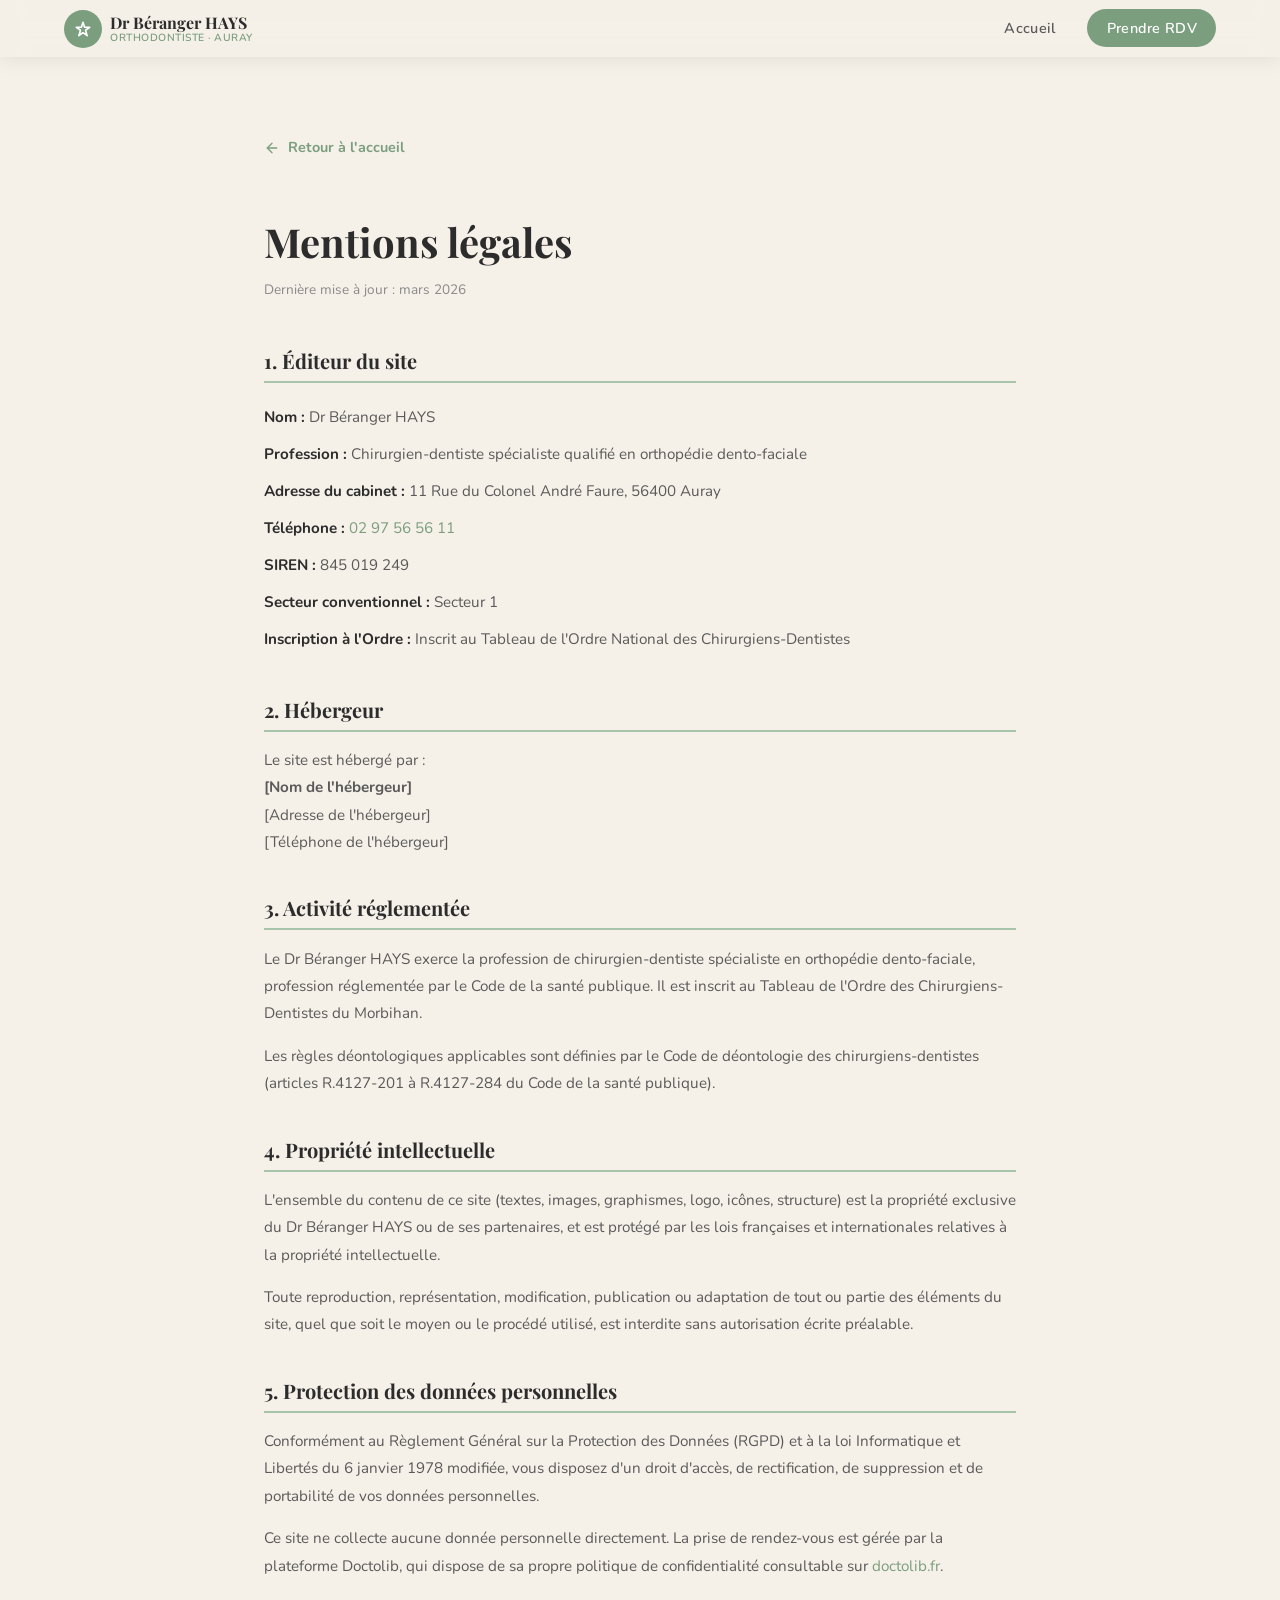
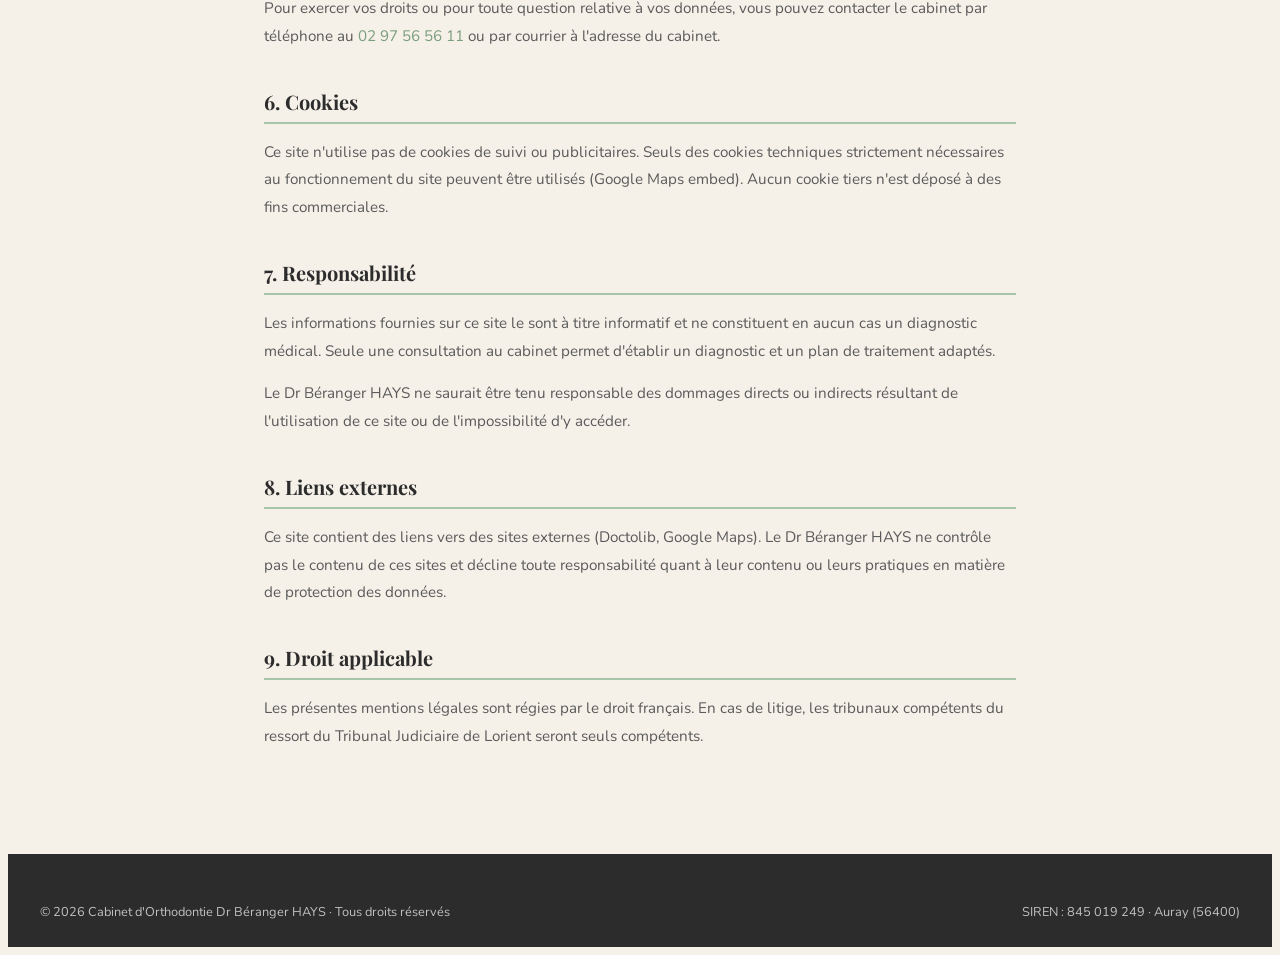
==== commit b8bc25da: "Add files via upload" ====
--- a/mentions-legales.html
+++ b/mentions-legales.html
@@ -3,275 +3,227 @@
 <head>
   <meta charset="UTF-8" />
   <meta name="viewport" content="width=device-width, initial-scale=1.0" />
-  <meta name="theme-color" content="#7A9E87" />
-
-  <title>Mentions légales — Dr Antoine MARQUE, Orthodontiste Compiègne</title>
-  <meta name="description" content="Mentions légales du site du Dr Antoine MARQUE, orthodontiste à Compiègne. Informations sur l'éditeur, l'hébergeur, la protection des données personnelles et les cookies." />
-  <meta name="robots" content="noindex, follow" />
+  <title>Mentions légales — Dr Béranger HAYS, Orthodontiste à Auray</title>
+  <meta name="description" content="Mentions légales du site du Cabinet d'Orthodontie du Dr Béranger HAYS à Auray (56400)." />
+  <meta name="robots" content="noindex" />
 
   <!-- Fonts -->
   <link rel="preconnect" href="https://fonts.googleapis.com" />
   <link rel="preconnect" href="https://fonts.gstatic.com" crossorigin />
-  <link href="https://fonts.googleapis.com/css2?family=Cormorant+Garamond:ital,wght@0,400;0,500;0,600;0,700;1,400;1,600&family=Inter:wght@300;400;500;600;700&display=swap" rel="stylesheet" />
-
+  <link href="https://fonts.googleapis.com/css2?family=Playfair+Display:ital,wght@0,400;0,600;0,700;1,400&family=Nunito:wght@400;500;600;700;800&display=swap" rel="stylesheet" />
+
+  <!-- Styles -->
   <link rel="stylesheet" href="styles.css" />
+
+  <style>
+    .mentions-container {
+      max-width: 800px;
+      margin: 0 auto;
+      padding: 8rem 1.5rem 4rem;
+    }
+
+    .mentions-back {
+      display: inline-flex;
+      align-items: center;
+      gap: 0.5rem;
+      color: var(--sage);
+      text-decoration: none;
+      font-weight: 700;
+      font-size: 0.9rem;
+      margin-bottom: 2rem;
+      transition: color 0.2s;
+    }
+
+    .mentions-back:hover { color: var(--sage-dark); }
+
+    .mentions-container h1 {
+      font-size: clamp(1.8rem, 4vw, 2.5rem);
+      color: var(--text-dark);
+      margin-bottom: 0.5rem;
+    }
+
+    .mentions-date {
+      font-size: 0.85rem;
+      color: var(--text-light);
+      margin-bottom: 3rem;
+    }
+
+    .mentions-section {
+      margin-bottom: 2.5rem;
+    }
+
+    .mentions-section h2 {
+      font-size: 1.25rem;
+      color: var(--text-dark);
+      margin-bottom: 0.75rem;
+      padding-bottom: 0.5rem;
+      border-bottom: 2px solid var(--sage-light);
+    }
+
+    .mentions-section p,
+    .mentions-section li {
+      font-size: 0.95rem;
+      color: var(--text-mid);
+      line-height: 1.8;
+    }
+
+    .mentions-section ul {
+      list-style: none;
+      padding: 0;
+    }
+
+    .mentions-section li {
+      padding: 0.3rem 0;
+    }
+
+    .mentions-section li strong {
+      color: var(--text-dark);
+    }
+
+    .mentions-section a {
+      color: var(--sage);
+      text-decoration: none;
+    }
+
+    .mentions-section a:hover { text-decoration: underline; }
+  </style>
 </head>
-
 <body>
 
-  <!-- =========================================
-       NAVIGATION (simplifiée)
-  ========================================= -->
-  <header role="banner">
-    <nav class="navbar" role="navigation" aria-label="Navigation principale">
-      <div class="nav-inner">
-
-        <a href="index.html" class="nav-logo" aria-label="Dr Antoine MARQUE, Orthodontiste Compiègne — Retour à l'accueil">
-          <div class="nav-logo-icon" aria-hidden="true">
-            <svg width="22" height="22" viewBox="0 0 24 24" fill="none" stroke="white" stroke-width="2" stroke-linecap="round" stroke-linejoin="round">
-              <path d="M12 2C8.5 2 6 4.5 6 8c0 2 .7 3.8 2 5l1 6h6l1-6c1.3-1.2 2-3 2-5 0-3.5-2.5-6-6-6z"/>
-              <path d="M10 14c0 0-.5 3-1 4h6c-.5-1-1-4-1-4"/>
-            </svg>
-          </div>
-          <div class="nav-logo-text">
-            <span class="nav-logo-name">Dr Antoine MARQUE</span>
-            <span class="nav-logo-subtitle">Orthodontiste · Compiègne</span>
-          </div>
+<!-- NAVBAR -->
+<nav id="navbar" class="scrolled" role="navigation" aria-label="Navigation principale">
+  <div class="nav-container">
+    <a href="index.html" class="nav-logo" aria-label="Retour à l'accueil — Dr Béranger HAYS">
+      <div class="nav-logo-icon" aria-hidden="true">
+        <svg width="16" height="16" viewBox="0 0 24 24" fill="none" stroke="currentColor" stroke-width="2.5" stroke-linecap="round" stroke-linejoin="round"><path d="M12 2l2.4 7.4H22l-6.2 4.5L18.2 22 12 17.5 5.8 22l2.4-8.1L2 9.4h7.6z"/></svg>
+      </div>
+      <div class="nav-logo-text">
+        <span class="nav-logo-name">Dr Béranger HAYS</span>
+        <span class="nav-logo-sub">Orthodontiste · Auray</span>
+      </div>
+    </a>
+    <ul class="nav-links" role="list">
+      <li><a href="index.html">Accueil</a></li>
+      <li>
+        <a href="https://www.doctolib.fr/orthodontiste/auray/beranger-hays-auray-56400"
+           target="_blank" rel="noopener noreferrer"
+           class="btn-rdv-nav">
+          Prendre RDV
         </a>
-
-        <ul class="nav-links" role="list">
-          <li><a href="index.html#traitements">Traitements</a></li>
-          <li><a href="index.html#equipe">L'équipe</a></li>
-          <li><a href="index.html#contact">Contact</a></li>
-        </ul>
-
-        <div class="nav-cta">
-          <a href="https://www.doctolib.fr/orthodontiste/compiegne/antoine-marque"
-             class="btn btn-primary"
-             target="_blank"
-             rel="noopener noreferrer"
-             aria-label="Prendre rendez-vous sur Doctolib (nouvel onglet)">
-            <svg width="15" height="15" viewBox="0 0 24 24" fill="none" stroke="currentColor" stroke-width="2.5" stroke-linecap="round" stroke-linejoin="round" aria-hidden="true">
-              <rect x="3" y="4" width="18" height="18" rx="2" ry="2"/>
-              <line x1="16" y1="2" x2="16" y2="6"/>
-              <line x1="8" y1="2" x2="8" y2="6"/>
-              <line x1="3" y1="10" x2="21" y2="10"/>
-            </svg>
-            Prendre RDV
-          </a>
-        </div>
-
-        <button class="nav-burger" aria-label="Ouvrir le menu" aria-expanded="false" aria-controls="nav-mobile-menu-legal">
-          <span></span>
-          <span></span>
-          <span></span>
-        </button>
-      </div>
-    </nav>
-
-    <div class="nav-mobile" id="nav-mobile-menu-legal" role="dialog" aria-label="Menu mobile">
-      <a href="index.html#traitements">Traitements</a>
-      <a href="index.html#equipe">L'équipe</a>
-      <a href="index.html#contact">Contact</a>
-      <a href="https://www.doctolib.fr/orthodontiste/compiegne/antoine-marque"
-         class="btn btn-primary"
-         target="_blank"
-         rel="noopener noreferrer">
-        Prendre rendez-vous sur Doctolib
-      </a>
+      </li>
+    </ul>
+  </div>
+</nav>
+
+<main class="mentions-container">
+
+  <a href="index.html" class="mentions-back">
+    <svg width="16" height="16" viewBox="0 0 24 24" fill="none" stroke="currentColor" stroke-width="2" stroke-linecap="round" stroke-linejoin="round"><line x1="19" y1="12" x2="5" y2="12"/><polyline points="12 19 5 12 12 5"/></svg>
+    Retour à l'accueil
+  </a>
+
+  <h1>Mentions légales</h1>
+  <p class="mentions-date">Dernière mise à jour : mars 2026</p>
+
+  <div class="mentions-section">
+    <h2>1. Éditeur du site</h2>
+    <ul>
+      <li><strong>Nom :</strong> Dr Béranger HAYS</li>
+      <li><strong>Profession :</strong> Chirurgien-dentiste spécialiste qualifié en orthopédie dento-faciale</li>
+      <li><strong>Adresse du cabinet :</strong> 11 Rue du Colonel André Faure, 56400 Auray</li>
+      <li><strong>Téléphone :</strong> <a href="tel:+33297565611">02 97 56 56 11</a></li>
+      <li><strong>SIREN :</strong> 845 019 249</li>
+      <li><strong>Secteur conventionnel :</strong> Secteur 1</li>
+      <li><strong>Inscription à l'Ordre :</strong> Inscrit au Tableau de l'Ordre National des Chirurgiens-Dentistes</li>
+    </ul>
+  </div>
+
+  <div class="mentions-section">
+    <h2>2. Hébergeur</h2>
+    <p>
+      Le site est hébergé par :<br>
+      <!-- À compléter avec les infos réelles de l'hébergeur -->
+      <strong>[Nom de l'hébergeur]</strong><br>
+      [Adresse de l'hébergeur]<br>
+      [Téléphone de l'hébergeur]
+    </p>
+  </div>
+
+  <div class="mentions-section">
+    <h2>3. Activité réglementée</h2>
+    <p>
+      Le Dr Béranger HAYS exerce la profession de chirurgien-dentiste spécialiste en orthopédie dento-faciale, profession réglementée par le Code de la santé publique. Il est inscrit au Tableau de l'Ordre des Chirurgiens-Dentistes du Morbihan.
+    </p>
+    <p>
+      Les règles déontologiques applicables sont définies par le Code de déontologie des chirurgiens-dentistes (articles R.4127-201 à R.4127-284 du Code de la santé publique).
+    </p>
+  </div>
+
+  <div class="mentions-section">
+    <h2>4. Propriété intellectuelle</h2>
+    <p>
+      L'ensemble du contenu de ce site (textes, images, graphismes, logo, icônes, structure) est la propriété exclusive du Dr Béranger HAYS ou de ses partenaires, et est protégé par les lois françaises et internationales relatives à la propriété intellectuelle.
+    </p>
+    <p>
+      Toute reproduction, représentation, modification, publication ou adaptation de tout ou partie des éléments du site, quel que soit le moyen ou le procédé utilisé, est interdite sans autorisation écrite préalable.
+    </p>
+  </div>
+
+  <div class="mentions-section">
+    <h2>5. Protection des données personnelles</h2>
+    <p>
+      Conformément au Règlement Général sur la Protection des Données (RGPD) et à la loi Informatique et Libertés du 6 janvier 1978 modifiée, vous disposez d'un droit d'accès, de rectification, de suppression et de portabilité de vos données personnelles.
+    </p>
+    <p>
+      Ce site ne collecte aucune donnée personnelle directement. La prise de rendez-vous est gérée par la plateforme Doctolib, qui dispose de sa propre politique de confidentialité consultable sur <a href="https://www.doctolib.fr/cgu" target="_blank" rel="noopener noreferrer">doctolib.fr</a>.
+    </p>
+    <p>
+      Pour exercer vos droits ou pour toute question relative à vos données, vous pouvez contacter le cabinet par téléphone au <a href="tel:+33297565611">02 97 56 56 11</a> ou par courrier à l'adresse du cabinet.
+    </p>
+  </div>
+
+  <div class="mentions-section">
+    <h2>6. Cookies</h2>
+    <p>
+      Ce site n'utilise pas de cookies de suivi ou publicitaires. Seuls des cookies techniques strictement nécessaires au fonctionnement du site peuvent être utilisés (Google Maps embed). Aucun cookie tiers n'est déposé à des fins commerciales.
+    </p>
+  </div>
+
+  <div class="mentions-section">
+    <h2>7. Responsabilité</h2>
+    <p>
+      Les informations fournies sur ce site le sont à titre informatif et ne constituent en aucun cas un diagnostic médical. Seule une consultation au cabinet permet d'établir un diagnostic et un plan de traitement adaptés.
+    </p>
+    <p>
+      Le Dr Béranger HAYS ne saurait être tenu responsable des dommages directs ou indirects résultant de l'utilisation de ce site ou de l'impossibilité d'y accéder.
+    </p>
+  </div>
+
+  <div class="mentions-section">
+    <h2>8. Liens externes</h2>
+    <p>
+      Ce site contient des liens vers des sites externes (Doctolib, Google Maps). Le Dr Béranger HAYS ne contrôle pas le contenu de ces sites et décline toute responsabilité quant à leur contenu ou leurs pratiques en matière de protection des données.
+    </p>
+  </div>
+
+  <div class="mentions-section">
+    <h2>9. Droit applicable</h2>
+    <p>
+      Les présentes mentions légales sont régies par le droit français. En cas de litige, les tribunaux compétents du ressort du Tribunal Judiciaire de Lorient seront seuls compétents.
+    </p>
+  </div>
+
+</main>
+
+<!-- FOOTER -->
+<footer role="contentinfo">
+  <div class="footer-container">
+    <div class="footer-bottom" style="border:none;padding:0">
+      <span>© 2026 Cabinet d'Orthodontie Dr Béranger HAYS · Tous droits réservés</span>
+      <span>SIREN : 845 019 249 · Auray (56400)</span>
     </div>
-  </header>
-
-
-  <main class="legal-page">
-
-    <!-- Hero -->
-    <div class="legal-hero">
-      <div class="container">
-        <p class="section-label">Transparence</p>
-        <h1 style="font-family: var(--font-title); font-size: clamp(1.8rem, 3.5vw, 2.6rem); color: var(--color-text); margin-bottom: 0.5rem;">Mentions légales</h1>
-        <p style="color: var(--color-text-light); font-size: 0.95rem;">
-          En vigueur au 1<sup>er</sup> janvier 2026
-        </p>
-      </div>
-    </div>
-
-    <!-- Contenu -->
-    <div class="legal-content">
-
-      <!-- 1. Éditeur du site -->
-      <section class="legal-section" id="editeur">
-        <h2>1. Éditeur du site</h2>
-        <p>
-          Le présent site est édité par :
-        </p>
-        <ul>
-          <li><strong>Dénomination sociale :</strong> SELARL DR MARQUE ANTOINE</li>
-          <li><strong>Forme juridique :</strong> Société d'Exercice Libéral À Responsabilité Limitée (SELARL)</li>
-          <li><strong>Siège social :</strong> 31 Cours Guynemer, 60200 Compiègne, France</li>
-          <li><strong>RCS :</strong> 885 125 633 RCS Compiègne</li>
-          <li><strong>Téléphone :</strong> 03 44 40 46 71</li>
-          <li><strong>Directeur de la publication :</strong> Dr Antoine MARQUE</li>
-          <li><strong>RPPS :</strong> 10005222962</li>
-        </ul>
-      </section>
-
-      <!-- 2. Hébergeur -->
-      <section class="legal-section" id="hebergeur">
-        <h2>2. Hébergeur</h2>
-        <p>
-          Le site est hébergé par :
-        </p>
-        <ul>
-          <li><strong>Société :</strong> [À compléter — ex. OVH SAS, Vercel Inc., GitHub Pages, etc.]</li>
-          <li><strong>Adresse :</strong> [À compléter]</li>
-          <li><strong>Site web :</strong> [À compléter]</li>
-        </ul>
-        <p>
-          <em>Ces informations sont à renseigner avant la mise en ligne du site.</em>
-        </p>
-      </section>
-
-      <!-- 3. Activité réglementée -->
-      <section class="legal-section" id="activite">
-        <h2>3. Activité réglementée</h2>
-        <p>
-          Le Dr Antoine MARQUE est <strong>chirurgien-dentiste spécialiste qualifié en orthopédie dento-faciale</strong>, inscrit au tableau de l'Ordre des Chirurgiens-Dentistes et titulaire du numéro RPPS <strong>10005222962</strong>.
-        </p>
-        <p>
-          L'exercice de la chirurgie dentaire en France est réglementé par le <strong>Code de la santé publique</strong>, notamment les articles L. 4141-1 et suivants. Les praticiens sont soumis aux règles déontologiques édictées par le <strong>Conseil National de l'Ordre des Chirurgiens-Dentistes</strong>.
-        </p>
-        <p>
-          Titre professionnel : Docteur en chirurgie dentaire, spécialiste en orthopédie dento-faciale. Titre délivré en France.
-        </p>
-      </section>
-
-      <!-- 4. Propriété intellectuelle -->
-      <section class="legal-section" id="propriete">
-        <h2>4. Propriété intellectuelle</h2>
-        <p>
-          L'ensemble du contenu de ce site (textes, visuels, structure, code source) est protégé par le droit de la propriété intellectuelle et est la propriété exclusive de la SELARL DR MARQUE ANTOINE, sauf mention contraire.
-        </p>
-        <p>
-          Toute reproduction, représentation, modification, publication ou adaptation de tout ou partie des éléments du site, quel que soit le moyen ou le procédé utilisé, est interdite, sauf autorisation écrite préalable de l'éditeur.
-        </p>
-        <p>
-          Toute exploitation non autorisée du site ou de son contenu est susceptible de constituer une violation des droits d'auteur et d'être poursuivie en justice.
-        </p>
-      </section>
-
-      <!-- 5. Données personnelles (RGPD) -->
-      <section class="legal-section" id="rgpd">
-        <h2>5. Protection des données personnelles (RGPD)</h2>
-        <p>
-          Conformément au Règlement (UE) 2016/679 du Parlement européen et du Conseil du 27 avril 2016 (RGPD) et à la loi n° 78-17 du 6 janvier 1978 modifiée (loi Informatique et Libertés), vous disposez de droits sur vos données personnelles.
-        </p>
-        <p>
-          <strong>Responsable du traitement :</strong> SELARL DR MARQUE ANTOINE, 31 Cours Guynemer, 60200 Compiègne.
-        </p>
-        <p>
-          <strong>Données collectées :</strong> Ce site vitrine ne collecte pas directement de données personnelles via un formulaire. La prise de rendez-vous s'effectue via la plateforme Doctolib, soumise à ses propres conditions générales d'utilisation et politique de confidentialité.
-        </p>
-        <p>
-          <strong>Finalités :</strong> Toute donnée éventuellement collectée (via le téléphone ou Doctolib) est utilisée uniquement dans le cadre de la gestion des rendez-vous et du suivi médical, conformément au secret médical.
-        </p>
-        <p>
-          <strong>Droits des personnes :</strong> Vous disposez d'un droit d'accès, de rectification, d'effacement, de limitation, de portabilité et d'opposition à vos données. Pour exercer ces droits, contactez-nous par téléphone au 03 44 40 46 71 ou au cabinet.
-        </p>
-        <p>
-          Vous pouvez également introduire une réclamation auprès de la <strong>CNIL</strong> (Commission Nationale de l'Informatique et des Libertés), 3 Place de Fontenoy, 75007 Paris — <a href="https://www.cnil.fr" target="_blank" rel="noopener noreferrer">www.cnil.fr</a>.
-        </p>
-      </section>
-
-      <!-- 6. Cookies -->
-      <section class="legal-section" id="cookies">
-        <h2>6. Politique de cookies</h2>
-        <p>
-          Ce site ne dépose <strong>aucun cookie de traçage ou de mesure d'audience</strong> sur votre navigateur. Aucune technologie de pistage publicitaire n'est utilisée.
-        </p>
-        <p>
-          Le service de cartographie Google Maps intégré sur ce site est susceptible de déposer des cookies de la société Google Ireland Limited. Ces cookies sont soumis à la politique de confidentialité de Google. Vous pouvez consulter la politique de Google à l'adresse suivante : <a href="https://policies.google.com/privacy" target="_blank" rel="noopener noreferrer">policies.google.com/privacy</a>.
-        </p>
-        <p>
-          Si un widget tiers (ex. Elfsight pour les avis Google) est intégré à l'avenir, cette section sera mise à jour en conséquence.
-        </p>
-      </section>
-
-      <!-- 7. Limitation de responsabilité -->
-      <section class="legal-section" id="responsabilite">
-        <h2>7. Limitation de responsabilité</h2>
-        <p>
-          Les informations publiées sur ce site ont un caractère général et informatif. Elles ne sauraient en aucun cas se substituer à une consultation médicale ou à un diagnostic clinique. Le Dr Antoine MARQUE décline toute responsabilité quant à l'utilisation faite par les visiteurs des informations publiées sur ce site.
-        </p>
-        <p>
-          L'éditeur s'efforce de maintenir les informations du site à jour et exactes, mais ne peut garantir l'exhaustivité, l'exactitude ou la complétude des informations présentées.
-        </p>
-        <p>
-          En cas d'urgence médicale, appelez le <strong>15 (SAMU)</strong> ou le <strong>15</strong>.
-        </p>
-      </section>
-
-      <!-- 8. Liens externes -->
-      <section class="legal-section" id="liens">
-        <h2>8. Liens hypertextes</h2>
-        <p>
-          Ce site contient des liens hypertextes vers des sites tiers (Doctolib, Google, etc.). Ces liens sont fournis à titre informatif. L'éditeur n'exerce aucun contrôle sur le contenu de ces sites et décline toute responsabilité quant à leur contenu, leur disponibilité ou leurs pratiques en matière de données personnelles.
-        </p>
-        <p>
-          La création de liens hypertextes pointant vers le présent site est soumise à l'autorisation préalable de l'éditeur.
-        </p>
-      </section>
-
-      <!-- 9. Droit applicable -->
-      <section class="legal-section" id="droit">
-        <h2>9. Droit applicable et juridiction compétente</h2>
-        <p>
-          Le présent site et les présentes mentions légales sont soumis au <strong>droit français</strong>.
-        </p>
-        <p>
-          En cas de litige et à défaut de résolution amiable, les tribunaux du ressort du <strong>Tribunal Judiciaire de Compiègne</strong> seront seuls compétents.
-        </p>
-        <p>
-          <strong>Tribunal Judiciaire de Compiègne</strong><br />
-          Palais de Justice<br />
-          1 rue d'Austerlitz<br />
-          60200 Compiègne
-        </p>
-      </section>
-
-      <!-- Retour accueil -->
-      <div style="text-align: center; margin-top: 1rem;">
-        <a href="index.html" class="btn btn-outline">
-          <svg width="15" height="15" viewBox="0 0 24 24" fill="none" stroke="currentColor" stroke-width="2.5" stroke-linecap="round" stroke-linejoin="round" aria-hidden="true">
-            <line x1="19" y1="12" x2="5" y2="12"/>
-            <polyline points="12 19 5 12 12 5"/>
-          </svg>
-          Retour à l'accueil
-        </a>
-      </div>
-
-    </div>
-  </main>
-
-
-  <!-- =========================================
-       FOOTER
-  ========================================= -->
-  <footer role="contentinfo">
-    <div class="container">
-      <div class="footer-bottom" style="border-top: none; padding-top: 0;">
-        <p>
-          &copy; 2026 SELARL DR MARQUE ANTOINE — RCS 885 125 633 Compiègne
-        </p>
-        <p>
-          <a href="index.html">Accueil</a>
-          &nbsp;·&nbsp;
-          <a href="mentions-legales.html">Mentions légales</a>
-        </p>
-      </div>
-    </div>
-  </footer>
-
-  <script src="script.js" defer></script>
+  </div>
+</footer>
+
 </body>
 </html>
--- a/styles.css
+++ b/styles.css
@@ -1,423 +1,291 @@
-/* ============================================
-   Dr Antoine MARQUE — Orthodontiste Compiègne
-   styles.css
-   ============================================ */
-
-/* ---- Google Fonts ---- */
-@import url('https://fonts.googleapis.com/css2?family=Cormorant+Garamond:ital,wght@0,400;0,500;0,600;0,700;1,400;1,600&family=Inter:wght@300;400;500;600;700&display=swap');
-
-/* ---- CSS Variables ---- */
+/* ===== VARIABLES ===== */
 :root {
-  --color-bg:         #F7F8FA;
-  --color-cream:      #EEEEF3;
-  --color-sand:       #E3E4EC;
-  --color-sage:       #C4A44A;
-  --color-sage-dark:  #A88934;
-  --color-sage-light: #D9C07A;
-  --color-terracotta: #112240;
-  --color-terra-light:#1E3A6E;
-  --color-white:      #FFFFFF;
-  --color-text:       #0A0F1E;
-  --color-text-light: #5A6478;
-  --color-border:     #DDE0EA;
-
-  --color-navy:       #112240;
-  --color-navy-mid:   #1E3A6E;
-  --color-navy-light: #2D5499;
-  --color-gold:       #C4A44A;
-  --color-gold-light: #D9C07A;
-  --color-gold-pale:  #F5EDD6;
-
-  --font-title: 'Cormorant Garamond', Georgia, serif;
-  --font-body:  'Inter', 'Helvetica Neue', sans-serif;
-
-  --radius-sm:  8px;
-  --radius-md:  16px;
-  --radius-lg:  24px;
-  --radius-xl:  32px;
-
-  --shadow-sm:  0 2px 8px rgba(0,0,0,0.06);
-  --shadow-md:  0 4px 20px rgba(0,0,0,0.09);
-  --shadow-lg:  0 8px 40px rgba(0,0,0,0.12);
-
-  --transition: 0.3s ease;
-  --max-width:  1200px;
-}
-
-/* ---- Reset & Base ---- */
-*, *::before, *::after {
-  box-sizing: border-box;
-  margin: 0;
-  padding: 0;
-}
-
-html {
-  scroll-behavior: smooth;
-  font-size: 16px;
-}
+  --cream: #F5F0E8;
+  --cream-dark: #EDE6D6;
+  --sage: #7A9E7E;
+  --sage-dark: #5E8462;
+  --sage-light: #A8C4AB;
+  --terracotta: #C17B5A;
+  --terracotta-light: #D4967A;
+  --sand: #E8DCC8;
+  --off-white: #FAFAF7;
+  --text-dark: #2C2C2C;
+  --text-mid: #5A5A5A;
+  --text-light: #8A8A8A;
+}
+
+/* ===== RESET & BASE ===== */
+*, *::before, *::after { box-sizing: border-box; }
+
+html { scroll-behavior: smooth; }
 
 body {
-  font-family: var(--font-body);
-  background-color: var(--color-bg);
-  color: var(--color-text);
-  line-height: 1.7;
-  -webkit-font-smoothing: antialiased;
-}
-
-img {
-  max-width: 100%;
-  display: block;
-}
-
-a {
-  color: inherit;
-  text-decoration: none;
-}
-
-ul {
-  list-style: none;
-}
-
-button {
-  cursor: pointer;
-  border: none;
-  background: none;
-  font-family: var(--font-body);
-}
-
-/* ---- Typography ---- */
+  font-family: 'Nunito', sans-serif;
+  background-color: var(--cream);
+  color: var(--text-dark);
+  line-height: 1.6;
+  overflow-x: hidden;
+}
+
 h1, h2, h3, h4 {
-  font-family: var(--font-title);
-  line-height: 1.25;
-  font-weight: 600;
-}
-
-h1 { font-size: clamp(2.2rem, 5vw, 3.5rem); }
-h2 { font-size: clamp(1.8rem, 3.5vw, 2.6rem); }
-h3 { font-size: clamp(1.2rem, 2vw, 1.5rem); }
-
-p {
-  font-size: 1rem;
-  color: var(--color-text-light);
-  line-height: 1.8;
-}
-
-/* ---- Layout helpers ---- */
-.container {
-  max-width: var(--max-width);
-  margin: 0 auto;
-  padding: 0 1.5rem;
-}
-
-section {
-  padding: 5rem 0;
-}
-
-.section-label {
-  font-family: var(--font-body);
-  font-size: 0.8rem;
-  font-weight: 700;
-  letter-spacing: 0.15em;
-  text-transform: uppercase;
-  color: var(--color-sage);
-  margin-bottom: 0.75rem;
-}
-
-.section-title {
-  margin-bottom: 1rem;
-  color: var(--color-text);
-}
-
-.section-subtitle {
-  font-size: 1.05rem;
-  max-width: 560px;
-  color: var(--color-text-light);
-  margin-bottom: 3rem;
-}
-
-/* ---- Reveal animation ---- */
-.reveal {
-  opacity: 0;
-  transform: translateY(28px);
-  transition: opacity 0.65s ease, transform 0.65s ease;
-}
-
-.reveal.visible {
-  opacity: 1;
-  transform: translateY(0);
-}
-
-.reveal-delay-1 { transition-delay: 0.1s; }
-.reveal-delay-2 { transition-delay: 0.2s; }
-.reveal-delay-3 { transition-delay: 0.3s; }
-.reveal-delay-4 { transition-delay: 0.4s; }
-
-/* ---- Buttons ---- */
-.btn {
-  display: inline-flex;
-  align-items: center;
-  gap: 0.5rem;
-  padding: 0.85rem 1.75rem;
-  border-radius: 50px;
-  font-family: var(--font-body);
-  font-size: 0.95rem;
-  font-weight: 600;
-  transition: all var(--transition);
-  cursor: pointer;
-  text-decoration: none;
-  border: 2px solid transparent;
-}
-
-.btn-primary {
-  background: var(--color-sage);
-  color: var(--color-white);
-  border-color: var(--color-sage);
-}
-
-.btn-primary:hover {
-  background: var(--color-sage-dark);
-  border-color: var(--color-sage-dark);
-  transform: translateY(-2px);
-  box-shadow: var(--shadow-md);
-}
-
-.btn-outline {
-  background: transparent;
-  color: var(--color-sage);
-  border-color: var(--color-sage);
-}
-
-.btn-outline:hover {
-  background: var(--color-sage);
-  color: var(--color-white);
-  transform: translateY(-2px);
-  box-shadow: var(--shadow-md);
-}
-
-.btn-doctolib {
-  background: #0596DE;
-  color: #fff;
-  border-color: #0596DE;
-  font-size: 1rem;
-  padding: 1rem 2rem;
-}
-
-.btn-doctolib:hover {
-  background: #047ab8;
-  border-color: #047ab8;
-  transform: translateY(-2px);
-  box-shadow: 0 6px 24px rgba(5, 150, 222, 0.35);
-}
-
-/* ============================================
-   NAVIGATION
-   ============================================ */
-.navbar {
+  font-family: 'Playfair Display', serif;
+  line-height: 1.2;
+}
+
+/* ===== NAVBAR ===== */
+#navbar {
   position: fixed;
   top: 0;
   left: 0;
   right: 0;
   z-index: 1000;
-  background: rgba(255, 255, 255, 0.96);
+  transition: all 0.3s ease;
+  padding: 1rem 0;
+}
+
+#navbar.scrolled {
+  background: rgba(245, 240, 232, 0.96);
   backdrop-filter: blur(12px);
-  -webkit-backdrop-filter: blur(12px);
-  border-bottom: 1px solid transparent;
-  transition: border-color var(--transition), box-shadow var(--transition);
-}
-
-.navbar.scrolled {
-  border-color: var(--color-border);
-  box-shadow: var(--shadow-sm);
-}
-
-.nav-inner {
-  max-width: var(--max-width);
+  box-shadow: 0 2px 20px rgba(0,0,0,0.08);
+  padding: 0.6rem 0;
+}
+
+.nav-container {
+  max-width: 1200px;
   margin: 0 auto;
   padding: 0 1.5rem;
-  height: 72px;
   display: flex;
   align-items: center;
   justify-content: space-between;
+}
+
+.nav-logo {
+  display: flex;
+  align-items: center;
+  gap: 0.5rem;
+  text-decoration: none;
+}
+
+.nav-logo-icon {
+  width: 38px;
+  height: 38px;
+  background: var(--sage);
+  border-radius: 50%;
+  display: flex;
+  align-items: center;
+  justify-content: center;
+  color: white;
+  font-size: 1.1rem;
+}
+
+.nav-logo-text {
+  display: flex;
+  flex-direction: column;
+  line-height: 1.1;
+}
+
+.nav-logo-name {
+  font-family: 'Playfair Display', serif;
+  font-size: 1rem;
+  font-weight: 700;
+  color: var(--text-dark);
+}
+
+.nav-logo-sub {
+  font-size: 0.65rem;
+  color: var(--sage);
+  font-weight: 600;
+  letter-spacing: 0.05em;
+  text-transform: uppercase;
+}
+
+.nav-links {
+  display: flex;
+  align-items: center;
   gap: 2rem;
-}
-
-.nav-logo {
-  display: flex;
-  align-items: center;
-  gap: 0.75rem;
+  list-style: none;
+  margin: 0;
+  padding: 0;
+}
+
+.nav-links a {
   text-decoration: none;
-  flex-shrink: 0;
-}
-
-.nav-logo-icon {
-  width: 40px;
-  height: 40px;
-  background: var(--color-sage);
-  border-radius: var(--radius-sm);
-  display: flex;
-  align-items: center;
-  justify-content: center;
-  flex-shrink: 0;
-}
-
-.nav-logo-text {
-  display: flex;
-  flex-direction: column;
-  line-height: 1.2;
-}
-
-.nav-logo-name {
-  font-family: var(--font-title);
-  font-size: 1rem;
+  color: var(--text-mid);
+  font-size: 0.9rem;
   font-weight: 600;
-  color: var(--color-text);
-}
-
-.nav-logo-subtitle {
-  font-size: 0.72rem;
-  font-weight: 500;
-  color: var(--color-text-light);
-  letter-spacing: 0.04em;
-}
-
-.nav-links {
-  display: flex;
-  align-items: center;
-  gap: 0.25rem;
-}
-
-.nav-links a {
-  font-size: 0.9rem;
-  font-weight: 500;
-  color: var(--color-text-light);
-  padding: 0.5rem 0.85rem;
+  letter-spacing: 0.02em;
+  transition: color 0.2s;
+  position: relative;
+}
+
+.nav-links a::after {
+  content: '';
+  position: absolute;
+  bottom: -3px;
+  left: 0;
+  width: 0;
+  height: 2px;
+  background: var(--sage);
+  transition: width 0.3s ease;
+}
+
+.nav-links a:hover { color: var(--sage); }
+.nav-links a:hover::after { width: 100%; }
+
+.btn-rdv-nav {
+  background: var(--sage);
+  color: white !important;
+  padding: 0.55rem 1.2rem;
   border-radius: 50px;
-  transition: all var(--transition);
-}
-
-.nav-links a:hover {
-  color: var(--color-gold);
-  background: rgba(196, 164, 74, 0.08);
-}
-
-.nav-cta {
-  flex-shrink: 0;
-}
-
-.nav-burger {
+  font-weight: 700;
+  font-size: 0.85rem;
+  transition: all 0.2s ease !important;
+  text-decoration: none;
+}
+
+.btn-rdv-nav:hover {
+  background: var(--sage-dark) !important;
+  transform: translateY(-1px);
+  box-shadow: 0 4px 15px rgba(122, 158, 126, 0.35);
+}
+
+.btn-rdv-nav::after { display: none !important; }
+
+/* Burger Menu */
+.burger {
   display: none;
   flex-direction: column;
   gap: 5px;
-  padding: 8px;
   cursor: pointer;
+  padding: 4px;
   background: none;
   border: none;
 }
 
-.nav-burger span {
+.burger span {
   display: block;
   width: 24px;
   height: 2px;
-  background: var(--color-text);
+  background: var(--text-dark);
   border-radius: 2px;
-  transition: all var(--transition);
-}
-
-.nav-burger.active span:nth-child(1) {
-  transform: translateY(7px) rotate(45deg);
-}
-
-.nav-burger.active span:nth-child(2) {
-  opacity: 0;
-}
-
-.nav-burger.active span:nth-child(3) {
-  transform: translateY(-7px) rotate(-45deg);
-}
-
-/* Mobile nav */
-.nav-mobile {
+  transition: all 0.3s ease;
+}
+
+.burger.open span:nth-child(1) { transform: translateY(7px) rotate(45deg); }
+.burger.open span:nth-child(2) { opacity: 0; }
+.burger.open span:nth-child(3) { transform: translateY(-7px) rotate(-45deg); }
+
+/* Mobile Menu */
+.mobile-menu {
   display: none;
   position: fixed;
-  top: 72px;
+  top: 0;
   left: 0;
   right: 0;
-  background: var(--color-bg);
-  border-bottom: 1px solid var(--color-border);
-  padding: 1rem 1.5rem 1.5rem;
-  box-shadow: var(--shadow-md);
+  bottom: 0;
+  background: var(--cream);
   z-index: 999;
-}
-
-.nav-mobile.open {
-  display: block;
-}
-
-.nav-mobile a {
-  display: block;
-  padding: 0.75rem 0;
-  border-bottom: 1px solid var(--color-border);
-  font-size: 1rem;
-  font-weight: 500;
-  color: var(--color-text);
-  transition: color var(--transition);
-}
-
-.nav-mobile a:last-of-type {
-  border-bottom: none;
-}
-
-.nav-mobile a:hover {
-  color: var(--color-sage);
-}
-
-.nav-mobile .btn-primary {
-  display: flex;
+  flex-direction: column;
+  align-items: center;
   justify-content: center;
-  margin-top: 1rem;
-  width: 100%;
-}
-
-/* ============================================
-   HERO
-   ============================================ */
-.hero {
+  gap: 2rem;
+}
+
+.mobile-menu.open {
+  display: flex;
+  animation: fadeIn 0.3s ease;
+}
+
+.mobile-menu a {
+  font-family: 'Playfair Display', serif;
+  font-size: 1.8rem;
+  color: var(--text-dark);
+  text-decoration: none;
+  transition: color 0.2s;
+}
+
+.mobile-menu a:hover { color: var(--sage); }
+
+.mobile-menu .btn-rdv-mobile {
+  background: var(--sage);
+  color: white !important;
+  padding: 0.8rem 2rem;
+  border-radius: 50px;
+  font-family: 'Nunito', sans-serif !important;
+  font-size: 1rem !important;
+  font-weight: 700;
+}
+
+/* ===== SECTIONS ===== */
+.section {
+  padding: 5rem 1.5rem;
+}
+
+.container {
+  max-width: 1200px;
+  margin: 0 auto;
+}
+
+.section-tag {
+  display: inline-block;
+  background: rgba(122, 158, 126, 0.15);
+  color: var(--sage-dark);
+  font-size: 0.75rem;
+  font-weight: 700;
+  letter-spacing: 0.12em;
+  text-transform: uppercase;
+  padding: 0.35rem 0.9rem;
+  border-radius: 50px;
+  margin-bottom: 1rem;
+}
+
+.section-title {
+  font-size: clamp(1.8rem, 4vw, 2.8rem);
+  color: var(--text-dark);
+  margin-bottom: 0.75rem;
+}
+
+.section-subtitle {
+  color: var(--text-mid);
+  font-size: 1.05rem;
+  max-width: 600px;
+  margin-bottom: 3rem;
+}
+
+/* ===== HERO ===== */
+#hero {
   min-height: 100vh;
-  padding-top: 72px;
-  display: flex;
-  align-items: center;
-  background: linear-gradient(135deg, #FFFFFF 0%, var(--color-bg) 50%, rgba(17, 34, 64, 0.04) 100%);
+  display: flex;
+  align-items: center;
+  padding-top: 5rem;
+  background: linear-gradient(135deg, var(--cream) 0%, #EDE8DC 50%, #E8E0D0 100%);
   position: relative;
   overflow: hidden;
 }
 
-.hero::before {
-  content: '';
+.hero-bg-shape {
   position: absolute;
-  top: -20%;
   right: -10%;
+  top: -10%;
   width: 600px;
   height: 600px;
-  background: radial-gradient(circle, rgba(196, 164, 74, 0.1) 0%, transparent 70%);
+  background: radial-gradient(circle, rgba(122, 158, 126, 0.12) 0%, transparent 70%);
+  border-radius: 50%;
   pointer-events: none;
 }
 
-.hero::after {
-  content: '';
+.hero-bg-shape-2 {
   position: absolute;
+  left: -5%;
   bottom: -10%;
-  left: -5%;
   width: 400px;
   height: 400px;
-  background: radial-gradient(circle, rgba(17, 34, 64, 0.06) 0%, transparent 70%);
+  background: radial-gradient(circle, rgba(193, 123, 90, 0.08) 0%, transparent 70%);
+  border-radius: 50%;
   pointer-events: none;
 }
 
-.hero-inner {
-  width: 100%;
-  max-width: var(--max-width);
-  margin: 0 auto;
-  padding: 4rem 1.5rem;
+.hero-grid {
   display: grid;
   grid-template-columns: 1fr 1fr;
   gap: 4rem;
@@ -428,203 +296,187 @@
   display: inline-flex;
   align-items: center;
   gap: 0.5rem;
-  background: rgba(196, 164, 74, 0.1);
-  border: 1px solid rgba(196, 164, 74, 0.25);
+  background: rgba(122, 158, 126, 0.12);
+  border: 1px solid rgba(122, 158, 126, 0.3);
+  padding: 0.4rem 1rem;
   border-radius: 50px;
-  padding: 0.35rem 1rem;
   font-size: 0.8rem;
+  color: var(--sage-dark);
   font-weight: 600;
-  color: var(--color-gold-dark, #8A6E28);
-  letter-spacing: 0.05em;
   margin-bottom: 1.5rem;
 }
 
+.hero-badge-dot {
+  width: 6px;
+  height: 6px;
+  background: var(--sage);
+  border-radius: 50%;
+  animation: pulse 2s infinite;
+}
+
 .hero-title {
-  margin-bottom: 1.25rem;
-  color: var(--color-text);
+  font-size: clamp(2.2rem, 5vw, 3.6rem);
+  color: var(--text-dark);
+  margin-bottom: 1.2rem;
+  line-height: 1.15;
 }
 
 .hero-title em {
-  font-style: italic;
-  color: var(--color-sage);
-}
-
-.hero-desc {
+  font-style: normal;
+  color: var(--sage);
+}
+
+.hero-subtitle {
   font-size: 1.1rem;
-  margin-bottom: 2.25rem;
+  color: var(--text-mid);
+  line-height: 1.7;
+  margin-bottom: 2rem;
   max-width: 480px;
 }
 
-.hero-actions {
-  display: flex;
+.hero-ctas {
+  display: flex;
+  gap: 1rem;
   flex-wrap: wrap;
-  gap: 1rem;
-  margin-bottom: 3rem;
-}
-
-.hero-trust {
-  display: flex;
-  align-items: center;
-  gap: 1.5rem;
-  flex-wrap: wrap;
-}
-
-.hero-trust-item {
-  display: flex;
+}
+
+.btn-primary {
+  display: inline-flex;
   align-items: center;
   gap: 0.5rem;
-  font-size: 0.85rem;
-  font-weight: 600;
-  color: var(--color-text-light);
-}
-
-.hero-trust-item svg {
-  color: var(--color-sage);
-  flex-shrink: 0;
-}
-
-/* Hero visual */
-.hero-visual {
-  display: flex;
-  flex-direction: column;
-  gap: 1.25rem;
+  background: var(--sage);
+  color: white;
+  padding: 0.85rem 1.8rem;
+  border-radius: 50px;
+  font-weight: 700;
+  font-size: 0.95rem;
+  text-decoration: none;
+  transition: all 0.25s ease;
+  box-shadow: 0 4px 20px rgba(122, 158, 126, 0.3);
+}
+
+.btn-primary:hover {
+  background: var(--sage-dark);
+  transform: translateY(-2px);
+  box-shadow: 0 8px 25px rgba(122, 158, 126, 0.4);
+}
+
+.btn-secondary {
+  display: inline-flex;
+  align-items: center;
+  gap: 0.5rem;
+  background: transparent;
+  color: var(--text-dark);
+  padding: 0.85rem 1.8rem;
+  border-radius: 50px;
+  font-weight: 700;
+  font-size: 0.95rem;
+  text-decoration: none;
+  border: 2px solid var(--sand);
+  transition: all 0.25s ease;
+}
+
+.btn-secondary:hover {
+  border-color: var(--sage);
+  color: var(--sage);
+  transform: translateY(-2px);
+}
+
+/* Hero Card */
+.hero-card {
+  background: white;
+  border-radius: 24px;
+  padding: 2rem;
+  box-shadow: 0 20px 60px rgba(0,0,0,0.1);
   position: relative;
 }
 
-.hero-card-main {
-  background: var(--color-white);
-  border-radius: var(--radius-lg);
-  padding: 2.5rem;
-  box-shadow: var(--shadow-lg);
-  border: 1px solid var(--color-border);
+.hero-card-image {
+  width: 100%;
+  height: 260px;
+  background: linear-gradient(135deg, var(--sage-light) 0%, var(--sage) 100%);
+  border-radius: 16px;
+  margin-bottom: 1.5rem;
+  display: flex;
+  align-items: center;
+  justify-content: center;
+  font-size: 5rem;
   position: relative;
-}
-
-.hero-card-main::before {
+  overflow: hidden;
+}
+
+.hero-card-image::after {
   content: '';
   position: absolute;
-  top: 0;
-  left: 0;
-  right: 0;
-  height: 4px;
-  background: linear-gradient(90deg, var(--color-navy), var(--color-gold));
-  border-radius: var(--radius-lg) var(--radius-lg) 0 0;
-}
-
-.hero-photo-placeholder {
-  width: 100%;
-  aspect-ratio: 4/3;
-  background: linear-gradient(135deg, var(--color-cream) 0%, #EEF0F7 100%);
-  border-radius: var(--radius-md);
-  display: flex;
-  flex-direction: column;
-  align-items: center;
-  justify-content: center;
-  gap: 0.75rem;
-  margin-bottom: 1.5rem;
-  border: 2px dashed var(--color-border);
-}
-
-.hero-photo-placeholder svg {
-  color: var(--color-sage);
-  opacity: 0.6;
-}
-
-.hero-photo-placeholder p {
+  inset: 0;
+  background: linear-gradient(180deg, transparent 50%, rgba(0,0,0,0.15) 100%);
+  border-radius: 16px;
+}
+
+.hero-stats {
+  display: grid;
+  grid-template-columns: repeat(3, 1fr);
+  gap: 1rem;
+}
+
+.hero-stat {
+  text-align: center;
+}
+
+.hero-stat-num {
+  font-family: 'Playfair Display', serif;
+  font-size: 1.6rem;
+  font-weight: 700;
+  color: var(--text-dark);
+  line-height: 1;
+}
+
+.hero-stat-label {
+  font-size: 0.7rem;
+  color: var(--text-light);
+  font-weight: 600;
+  text-transform: uppercase;
+  letter-spacing: 0.05em;
+  margin-top: 0.2rem;
+}
+
+/* Floating badges */
+.floating-badge {
+  position: absolute;
+  background: white;
+  border-radius: 12px;
+  padding: 0.6rem 0.9rem;
+  box-shadow: 0 8px 25px rgba(0,0,0,0.12);
+  display: flex;
+  align-items: center;
+  gap: 0.5rem;
   font-size: 0.8rem;
-  color: var(--color-text-light);
-  text-align: center;
-  line-height: 1.4;
-}
-
-.hero-card-name {
-  font-family: var(--font-title);
-  font-size: 1.2rem;
-  font-weight: 600;
-  color: var(--color-text);
-  margin-bottom: 0.25rem;
-}
-
-.hero-card-title {
-  font-size: 0.85rem;
-  color: var(--color-text-light);
-  margin-bottom: 1.25rem;
-}
-
-.hero-card-tags {
-  display: flex;
-  flex-wrap: wrap;
-  gap: 0.5rem;
-}
-
-.tag {
-  display: inline-flex;
-  align-items: center;
-  gap: 0.35rem;
-  background: rgba(17, 34, 64, 0.07);
-  color: var(--color-navy);
-  border-radius: 50px;
-  padding: 0.3rem 0.75rem;
-  font-size: 0.75rem;
-  font-weight: 600;
-  letter-spacing: 0.02em;
-}
-
-.tag-terra {
-  background: rgba(196, 164, 74, 0.12);
-  color: var(--color-sage-dark);
-}
-
-.hero-card-small {
-  background: var(--color-white);
-  border-radius: var(--radius-md);
-  padding: 1.25rem 1.5rem;
-  box-shadow: var(--shadow-sm);
-  border: 1px solid var(--color-border);
-  display: flex;
-  align-items: center;
-  gap: 1rem;
-}
-
-.hero-card-small-icon {
-  width: 44px;
-  height: 44px;
-  background: rgba(17, 34, 64, 0.07);
-  border-radius: var(--radius-sm);
-  display: flex;
-  align-items: center;
-  justify-content: center;
-  flex-shrink: 0;
-  color: var(--color-navy);
-}
-
-.hero-card-small-text strong {
-  display: block;
-  font-size: 0.9rem;
-  font-weight: 700;
-  color: var(--color-text);
-}
-
-.hero-card-small-text span {
-  font-size: 0.78rem;
-  color: var(--color-text-light);
-}
-
-/* ============================================
-   TREATMENTS
-   ============================================ */
-.treatments {
-  background: var(--color-cream);
-}
-
-.treatments-header {
-  text-align: center;
-  max-width: 600px;
-  margin: 0 auto 3.5rem;
-}
-
-.treatments-header .section-subtitle {
-  margin: 0 auto;
+  font-weight: 700;
+  color: var(--text-dark);
+  animation: float 3s ease-in-out infinite;
+}
+
+.floating-badge:nth-child(2) { animation-delay: 1s; }
+.floating-badge:nth-child(3) { animation-delay: 2s; }
+
+.badge-top-left {
+  top: -15px;
+  left: -20px;
+}
+
+.badge-top-right {
+  top: 20px;
+  right: -20px;
+}
+
+.badge-bottom-left {
+  bottom: 80px;
+  left: -25px;
+}
+
+/* ===== TREATMENTS ===== */
+#traitements {
+  background: var(--off-white);
 }
 
 .treatments-grid {
@@ -634,12 +486,12 @@
 }
 
 .treatment-card {
-  background: var(--color-white);
-  border-radius: var(--radius-lg);
+  background: white;
+  border-radius: 20px;
   padding: 2rem;
-  border: 1px solid var(--color-border);
-  box-shadow: var(--shadow-sm);
-  transition: transform var(--transition), box-shadow var(--transition), border-color var(--transition);
+  border: 1px solid rgba(0,0,0,0.06);
+  transition: all 0.3s ease;
+  cursor: default;
   position: relative;
   overflow: hidden;
 }
@@ -651,226 +503,389 @@
   left: 0;
   right: 0;
   height: 3px;
-  background: linear-gradient(90deg, var(--color-navy), var(--color-gold));
-  opacity: 0;
-  transition: opacity var(--transition);
+  background: var(--sage);
+  transform: scaleX(0);
+  transform-origin: left;
+  transition: transform 0.3s ease;
 }
 
 .treatment-card:hover {
   transform: translateY(-6px);
-  box-shadow: var(--shadow-lg);
-  border-color: rgba(196, 164, 74, 0.3);
-}
-
-.treatment-card:hover::before {
-  opacity: 1;
-}
+  box-shadow: 0 20px 40px rgba(0,0,0,0.1);
+}
+
+.treatment-card:hover::before { transform: scaleX(1); }
 
 .treatment-icon {
-  width: 56px;
-  height: 56px;
-  background: rgba(17, 34, 64, 0.07);
-  border-radius: var(--radius-md);
+  width: 60px;
+  height: 60px;
+  background: rgba(122, 158, 126, 0.12);
+  border-radius: 16px;
   display: flex;
   align-items: center;
   justify-content: center;
-  margin-bottom: 1.25rem;
-  color: var(--color-navy);
-  transition: background var(--transition);
+  font-size: 1.6rem;
+  margin-bottom: 1.2rem;
+  transition: background 0.3s;
 }
 
 .treatment-card:hover .treatment-icon {
-  background: rgba(196, 164, 74, 0.15);
-  color: var(--color-gold);
+  background: rgba(122, 158, 126, 0.2);
+}
+
+.treatment-tags {
+  display: flex;
+  gap: 0.4rem;
+  flex-wrap: wrap;
+  margin-top: 1rem;
+}
+
+.treatment-tag {
+  background: var(--cream);
+  color: var(--sage-dark);
+  font-size: 0.7rem;
+  font-weight: 700;
+  padding: 0.25rem 0.6rem;
+  border-radius: 50px;
+  letter-spacing: 0.03em;
 }
 
 .treatment-card h3 {
-  margin-bottom: 0.75rem;
-  color: var(--color-text);
+  font-size: 1.15rem;
+  margin-bottom: 0.5rem;
+  color: var(--text-dark);
 }
 
 .treatment-card p {
-  font-size: 0.92rem;
-  margin-bottom: 1.25rem;
-  line-height: 1.7;
-}
-
-.treatment-tags {
-  display: flex;
-  flex-wrap: wrap;
-  gap: 0.4rem;
-}
-
-/* ============================================
-   TEAM
-   ============================================ */
-.team {
-  background: var(--color-bg);
-}
-
-.team-header {
-  text-align: center;
-  max-width: 600px;
-  margin: 0 auto 3.5rem;
+  font-size: 0.9rem;
+  color: var(--text-mid);
+  line-height: 1.6;
+}
+
+/* ===== TEAM ===== */
+#equipe {
+  background: var(--cream);
 }
 
 .team-grid {
   display: grid;
   grid-template-columns: 1fr 1fr;
-  gap: 2rem;
-}
-
-.team-card {
-  background: var(--color-white);
-  border-radius: var(--radius-xl);
-  overflow: hidden;
-  border: 1px solid var(--color-border);
-  box-shadow: var(--shadow-sm);
-  transition: transform var(--transition), box-shadow var(--transition);
-}
-
-.team-card:hover {
-  transform: translateY(-4px);
-  box-shadow: var(--shadow-lg);
+  gap: 4rem;
+  align-items: center;
+}
+
+.team-photo-container {
+  position: relative;
 }
 
 .team-photo {
-  background: linear-gradient(135deg, #EEF0F7 0%, var(--color-cream) 100%);
-  aspect-ratio: 4/3;
+  width: 100%;
+  aspect-ratio: 4/5;
+  background: linear-gradient(135deg, var(--sage-light) 0%, var(--sage) 60%, var(--sage-dark) 100%);
+  border-radius: 24px;
+  display: flex;
+  align-items: center;
+  justify-content: center;
+  font-size: 5rem;
+  box-shadow: 0 20px 60px rgba(122, 158, 126, 0.25);
+}
+
+.team-photo-badge {
+  position: absolute;
+  bottom: 20px;
+  right: -20px;
+  background: white;
+  border-radius: 16px;
+  padding: 1rem 1.2rem;
+  box-shadow: 0 10px 30px rgba(0,0,0,0.12);
+  text-align: center;
+}
+
+.team-photo-badge-num {
+  font-family: 'Playfair Display', serif;
+  font-size: 1.8rem;
+  font-weight: 700;
+  color: var(--sage);
+  line-height: 1;
+}
+
+.team-photo-badge-label {
+  font-size: 0.7rem;
+  color: var(--text-light);
+  font-weight: 600;
+  text-transform: uppercase;
+  letter-spacing: 0.05em;
+}
+
+.team-info h2 {
+  margin-bottom: 0.3rem;
+}
+
+.team-title {
+  color: var(--sage);
+  font-weight: 600;
+  margin-bottom: 1.5rem;
+  font-size: 0.95rem;
+}
+
+.team-bio {
+  color: var(--text-mid);
+  line-height: 1.8;
+  margin-bottom: 2rem;
+  font-size: 0.95rem;
+}
+
+.credentials {
+  list-style: none;
+  padding: 0;
+  margin: 0 0 2rem;
   display: flex;
   flex-direction: column;
+  gap: 0.6rem;
+}
+
+.credential-item {
+  display: flex;
+  align-items: center;
+  gap: 0.75rem;
+  font-size: 0.9rem;
+  color: var(--text-mid);
+}
+
+.credential-icon {
+  width: 28px;
+  height: 28px;
+  background: rgba(122, 158, 126, 0.12);
+  border-radius: 50%;
+  display: flex;
   align-items: center;
   justify-content: center;
-  gap: 0.75rem;
-  position: relative;
-  border-bottom: 1px solid var(--color-border);
-}
-
-.team-photo svg {
-  color: var(--color-navy);
-  opacity: 0.25;
-}
-
-.team-photo-label {
   font-size: 0.75rem;
-  color: var(--color-text-light);
-  text-align: center;
-  line-height: 1.4;
-}
-
-.team-info {
-  padding: 2rem;
-}
-
-.team-name {
-  font-family: var(--font-title);
-  font-size: 1.3rem;
-  font-weight: 600;
-  color: var(--color-text);
-  margin-bottom: 0.25rem;
-}
-
-.team-role {
-  font-size: 0.85rem;
-  color: var(--color-sage);
-  font-weight: 600;
-  margin-bottom: 1rem;
-  letter-spacing: 0.03em;
-}
-
-.team-desc {
-  font-size: 0.92rem;
-  color: var(--color-text-light);
-  line-height: 1.75;
-  margin-bottom: 1.25rem;
-}
-
-.team-credentials {
-  display: flex;
-  flex-direction: column;
-  gap: 0.5rem;
-}
-
-.credential-item {
-  display: flex;
-  align-items: center;
-  gap: 0.6rem;
-  font-size: 0.85rem;
-  color: var(--color-text-light);
-  font-weight: 500;
-}
-
-.credential-item svg {
-  color: var(--color-sage);
   flex-shrink: 0;
-}
-
-/* ============================================
-   TESTIMONIALS
-   ============================================ */
-.testimonials {
-  background: linear-gradient(135deg, var(--color-cream) 0%, rgba(17, 34, 64, 0.04) 100%);
+  color: var(--sage-dark);
+}
+
+/* ===== TESTIMONIALS ===== */
+#avis {
+  background: var(--cream-dark);
 }
 
 .testimonials-header {
   text-align: center;
-  max-width: 600px;
-  margin: 0 auto 3rem;
-}
-
-.testimonials-placeholder {
-  background: var(--color-white);
-  border-radius: var(--radius-xl);
-  padding: 4rem 3rem;
-  text-align: center;
-  border: 2px dashed var(--color-border);
-  max-width: 680px;
-  margin: 0 auto;
-}
-
-.testimonials-placeholder-icon {
-  width: 72px;
-  height: 72px;
-  background: rgba(17, 34, 64, 0.07);
+  margin-bottom: 3rem;
+}
+
+.testimonials-header .section-subtitle {
+  margin: 0 auto 0;
+}
+
+.testimonials-grid {
+  display: grid;
+  grid-template-columns: repeat(auto-fit, minmax(300px, 1fr));
+  gap: 1.5rem;
+}
+
+.testimonial-card {
+  background: white;
+  border-radius: 20px;
+  padding: 2rem;
+  box-shadow: 0 4px 20px rgba(0,0,0,0.06);
+  position: relative;
+  transition: transform 0.3s ease;
+}
+
+.testimonial-card:hover { transform: translateY(-4px); }
+
+.quote-icon {
+  font-size: 2.5rem;
+  color: var(--sage-light);
+  line-height: 1;
+  font-family: Georgia, serif;
+  margin-bottom: 1rem;
+  display: block;
+}
+
+.stars {
+  color: #F5A623;
+  font-size: 0.9rem;
+  margin-bottom: 1rem;
+  letter-spacing: 2px;
+}
+
+.testimonial-text {
+  font-size: 0.95rem;
+  color: var(--text-mid);
+  line-height: 1.7;
+  margin-bottom: 1.5rem;
+  font-style: italic;
+}
+
+.testimonial-author {
+  display: flex;
+  align-items: center;
+  gap: 0.75rem;
+}
+
+.author-avatar {
+  width: 40px;
+  height: 40px;
+  background: linear-gradient(135deg, var(--sage-light), var(--sage));
   border-radius: 50%;
   display: flex;
   align-items: center;
   justify-content: center;
-  margin: 0 auto 1.5rem;
-  color: var(--color-navy);
-}
-
-.testimonials-placeholder h3 {
-  font-size: 1.3rem;
+  color: white;
+  font-weight: 700;
+  font-size: 0.9rem;
+}
+
+.author-name {
+  font-weight: 700;
+  font-size: 0.9rem;
+  color: var(--text-dark);
+}
+
+.author-treatment {
+  font-size: 0.75rem;
+  color: var(--text-light);
+}
+
+/* Reviews Carousel */
+.reviews-carousel-wrapper {
+  overflow: hidden;
+  position: relative;
+  margin-bottom: 1.5rem;
+}
+
+.reviews-track {
+  display: flex;
+  gap: 1.5rem;
+  animation: scrollReviews 35s linear infinite;
+  width: max-content;
+}
+
+.reviews-track:hover {
+  animation-play-state: paused;
+}
+
+.review-card {
+  background: white;
+  border-radius: 20px;
+  padding: 2rem;
+  min-width: 340px;
+  max-width: 340px;
+  box-shadow: 0 4px 20px rgba(0,0,0,0.06);
+  flex-shrink: 0;
+  transition: transform 0.3s ease;
+}
+
+.review-card:hover {
+  transform: translateY(-4px);
+}
+
+.review-header {
+  display: flex;
+  align-items: center;
+  gap: 0.75rem;
   margin-bottom: 0.75rem;
-  color: var(--color-text);
-}
-
-.testimonials-placeholder p {
-  font-size: 0.95rem;
-  margin-bottom: 2rem;
-  max-width: 420px;
-  margin-left: auto;
-  margin-right: auto;
-}
-
-/* Elfsight widget placeholder */
-#elfsight-widget-container {
-  min-height: 60px;
-  margin-top: 1rem;
-}
-
-/* ============================================
-   CONTACT
-   ============================================ */
-.contact {
-  background: var(--color-bg);
-}
-
-.contact-header {
-  text-align: center;
-  max-width: 600px;
-  margin: 0 auto 3.5rem;
+}
+
+.review-avatar {
+  width: 40px;
+  height: 40px;
+  border-radius: 50%;
+  display: flex;
+  align-items: center;
+  justify-content: center;
+  color: white;
+  font-weight: 700;
+  font-size: 0.85rem;
+  flex-shrink: 0;
+}
+
+.review-name {
+  font-weight: 700;
+  font-size: 0.9rem;
+  color: var(--text-dark);
+}
+
+.review-meta {
+  font-size: 0.75rem;
+  color: var(--text-light);
+}
+
+.review-stars {
+  color: #F5A623;
+  font-size: 0.9rem;
+  letter-spacing: 2px;
+  margin-bottom: 0.75rem;
+}
+
+.review-text {
+  font-size: 0.9rem;
+  color: var(--text-mid);
+  line-height: 1.7;
+  font-style: italic;
+}
+
+.reviews-footer {
+  display: flex;
+  align-items: center;
+  justify-content: space-between;
+  padding: 1rem 0;
+  flex-wrap: wrap;
+  gap: 1rem;
+}
+
+.reviews-google-badge {
+  display: flex;
+  align-items: center;
+  gap: 0.5rem;
+  font-size: 0.9rem;
+  color: var(--text-mid);
+}
+
+.reviews-google-badge strong {
+  color: var(--text-dark);
+  font-size: 1rem;
+}
+
+.reviews-google-badge span {
+  font-size: 0.8rem;
+  color: var(--text-light);
+}
+
+.reviews-see-all {
+  display: inline-flex;
+  align-items: center;
+  gap: 0.4rem;
+  color: var(--sage);
+  font-weight: 700;
+  font-size: 0.85rem;
+  text-decoration: none;
+  transition: color 0.2s;
+}
+
+.reviews-see-all:hover { color: var(--sage-dark); }
+
+@keyframes scrollReviews {
+  0% { transform: translateX(0); }
+  100% { transform: translateX(-50%); }
+}
+
+/* Google Map — full width before footer */
+.google-map-full {
+  width: 100%;
+  line-height: 0;
+}
+
+.google-map-full iframe {
+  display: block;
+}
+
+/* ===== CONTACT ===== */
+#contact {
+  background: var(--off-white);
 }
 
 .contact-grid {
@@ -881,16 +896,16 @@
 }
 
 .contact-info h3 {
-  font-size: 1.15rem;
-  margin-bottom: 1.75rem;
-  color: var(--color-text);
+  font-size: 1.3rem;
+  margin-bottom: 1.5rem;
+  color: var(--text-dark);
 }
 
 .contact-items {
   display: flex;
   flex-direction: column;
-  gap: 1.25rem;
-  margin-bottom: 2rem;
+  gap: 1.2rem;
+  margin-bottom: 2.5rem;
 }
 
 .contact-item {
@@ -899,457 +914,334 @@
   gap: 1rem;
 }
 
-.contact-item-icon {
+.contact-icon {
   width: 44px;
   height: 44px;
-  background: rgba(17, 34, 64, 0.07);
-  border-radius: var(--radius-sm);
+  background: rgba(122, 158, 126, 0.12);
+  border-radius: 12px;
   display: flex;
   align-items: center;
   justify-content: center;
+  font-size: 1.1rem;
   flex-shrink: 0;
-  color: var(--color-navy);
-  margin-top: 2px;
 }
 
 .contact-item-text strong {
   display: block;
   font-size: 0.85rem;
-  font-weight: 700;
-  color: var(--color-text);
-  margin-bottom: 0.2rem;
-  text-transform: uppercase;
-  letter-spacing: 0.06em;
+  color: var(--text-dark);
+  font-weight: 700;
+  margin-bottom: 0.1rem;
 }
 
 .contact-item-text span,
 .contact-item-text a {
+  font-size: 0.9rem;
+  color: var(--text-mid);
+  text-decoration: none;
+  transition: color 0.2s;
+}
+
+.contact-item-text a:hover { color: var(--sage); }
+
+.horaires {
+  background: var(--cream);
+  border-radius: 16px;
+  padding: 1.5rem;
+}
+
+.horaires h4 {
+  font-size: 1rem;
+  margin-bottom: 1rem;
+  color: var(--text-dark);
+}
+
+.horaire-row {
+  display: flex;
+  justify-content: space-between;
+  font-size: 0.85rem;
+  padding: 0.3rem 0;
+  border-bottom: 1px solid rgba(0,0,0,0.05);
+  color: var(--text-mid);
+}
+
+.horaire-row:last-child { border-bottom: none; }
+
+.horaire-row span:last-child { font-weight: 600; color: var(--text-dark); }
+
+/* Doctolib CTA block */
+.doctolib-block {
+  background: white;
+  border-radius: 24px;
+  padding: 2.5rem;
+  box-shadow: 0 10px 40px rgba(0,0,0,0.08);
+  text-align: center;
+  border: 1px solid rgba(0,0,0,0.06);
+}
+
+.doctolib-logo {
+  font-size: 2.5rem;
+  margin-bottom: 1rem;
+}
+
+.doctolib-block h3 {
+  font-size: 1.5rem;
+  margin-bottom: 0.75rem;
+  color: var(--text-dark);
+}
+
+.doctolib-block p {
+  font-size: 0.9rem;
+  color: var(--text-mid);
+  line-height: 1.6;
+  margin-bottom: 2rem;
+}
+
+.btn-doctolib {
+  display: inline-flex;
+  align-items: center;
+  justify-content: center;
+  gap: 0.6rem;
+  background: #0596DE;
+  color: white;
+  padding: 1rem 2.2rem;
+  border-radius: 50px;
+  font-weight: 700;
+  font-size: 1rem;
+  text-decoration: none;
+  transition: all 0.25s ease;
+  width: 100%;
+  box-shadow: 0 4px 20px rgba(5, 150, 222, 0.3);
+}
+
+.btn-doctolib:hover {
+  background: #0480be;
+  transform: translateY(-2px);
+  box-shadow: 0 8px 25px rgba(5, 150, 222, 0.4);
+}
+
+.doctolib-features {
+  display: flex;
+  justify-content: center;
+  gap: 1.5rem;
+  margin-top: 1.5rem;
+  flex-wrap: wrap;
+}
+
+.doctolib-feature {
+  display: flex;
+  align-items: center;
+  gap: 0.4rem;
+  font-size: 0.78rem;
+  color: var(--text-light);
+}
+
+.doctolib-feature-icon {
+  color: var(--sage);
+  font-weight: 700;
+}
+
+.doctolib-phone-note {
+  margin-top: 1.5rem;
+  padding-top: 1.5rem;
+  border-top: 1px solid var(--sand);
+  font-size: 0.85rem;
+  color: var(--text-mid);
+}
+
+.doctolib-phone-note a {
+  color: var(--sage-dark);
+  font-weight: 700;
+  text-decoration: none;
+}
+
+.doctolib-phone-note a:hover { text-decoration: underline; }
+
+/* ===== SECTEUR BANNER ===== */
+.secteur-banner {
+  background: linear-gradient(135deg, var(--sage) 0%, var(--sage-dark) 100%);
+  padding: 3rem 1.5rem;
+  text-align: center;
+}
+
+.secteur-banner .container {
+  display: flex;
+  align-items: center;
+  justify-content: center;
+  gap: 3rem;
+  flex-wrap: wrap;
+}
+
+.secteur-item {
+  display: flex;
+  align-items: center;
+  gap: 0.75rem;
+  color: white;
+}
+
+.secteur-icon {
+  font-size: 1.5rem;
+}
+
+.secteur-item strong {
+  display: block;
   font-size: 0.95rem;
-  color: var(--color-text-light);
-  line-height: 1.5;
-}
-
-.contact-item-text a {
-  transition: color var(--transition);
-}
-
-.contact-item-text a:hover {
-  color: var(--color-sage);
-}
-
-.contact-hours {
-  background: var(--color-cream);
-  border-radius: var(--radius-md);
-  padding: 1.25rem;
-  border: 1px solid var(--color-border);
-}
-
-.contact-hours h4 {
+  font-weight: 700;
+}
+
+.secteur-item span {
+  font-size: 0.8rem;
+  opacity: 0.8;
+}
+
+/* ===== FOOTER ===== */
+footer {
+  background: var(--text-dark);
+  color: rgba(255,255,255,0.7);
+  padding: 3rem 1.5rem 1.5rem;
+}
+
+.footer-container {
+  max-width: 1200px;
+  margin: 0 auto;
+}
+
+.footer-top {
+  display: grid;
+  grid-template-columns: 2fr 1fr 1fr;
+  gap: 3rem;
+  margin-bottom: 2.5rem;
+  padding-bottom: 2.5rem;
+  border-bottom: 1px solid rgba(255,255,255,0.1);
+}
+
+.footer-brand p {
+  font-size: 0.85rem;
+  line-height: 1.7;
+  margin-top: 0.75rem;
+  max-width: 300px;
+}
+
+.footer-col h4 {
+  color: white;
+  font-family: 'Nunito', sans-serif;
   font-size: 0.85rem;
   font-weight: 700;
   text-transform: uppercase;
   letter-spacing: 0.08em;
-  color: var(--color-text);
-  margin-bottom: 0.75rem;
-}
-
-.hours-row {
+  margin-bottom: 1rem;
+}
+
+.footer-col ul {
+  list-style: none;
+  padding: 0;
+  margin: 0;
+  display: flex;
+  flex-direction: column;
+  gap: 0.5rem;
+}
+
+.footer-col a {
+  color: rgba(255,255,255,0.6);
+  text-decoration: none;
+  font-size: 0.85rem;
+  transition: color 0.2s;
+}
+
+.footer-col a:hover { color: var(--sage-light); }
+
+.footer-bottom {
   display: flex;
   justify-content: space-between;
-  padding: 0.35rem 0;
-  font-size: 0.88rem;
-  color: var(--color-text-light);
-  border-bottom: 1px solid var(--color-border);
-}
-
-.hours-row:last-child {
-  border-bottom: none;
-}
-
-.hours-note {
-  font-size: 0.78rem;
-  color: var(--color-text-light);
-  margin-top: 0.6rem;
-  font-style: italic;
-}
-
-/* Contact RDV block */
-.contact-rdv {
-  position: sticky;
-  top: 90px;
-}
-
-.contact-rdv-card {
-  background: var(--color-white);
-  border-radius: var(--radius-xl);
-  padding: 2.5rem;
-  border: 1px solid var(--color-border);
-  box-shadow: var(--shadow-md);
-  text-align: center;
-}
-
-.contact-rdv-card::before {
-  content: '';
-  display: block;
-  width: 64px;
-  height: 4px;
-  background: linear-gradient(90deg, var(--color-navy), var(--color-gold));
-  border-radius: 2px;
-  margin: 0 auto 1.75rem;
-}
-
-.contact-rdv-card h3 {
-  font-size: 1.5rem;
-  margin-bottom: 0.75rem;
-  color: var(--color-text);
-}
-
-.contact-rdv-card p {
-  font-size: 0.92rem;
-  margin-bottom: 2rem;
-  max-width: 320px;
-  margin-left: auto;
-  margin-right: auto;
-}
-
-.contact-rdv-card .btn-doctolib {
-  width: 100%;
-  justify-content: center;
-  margin-bottom: 1rem;
-}
-
-.contact-rdv-note {
-  font-size: 0.78rem;
-  color: var(--color-text-light);
-  display: flex;
-  align-items: center;
-  justify-content: center;
-  gap: 0.4rem;
-}
-
-.contact-rdv-note svg {
-  color: var(--color-sage);
-  flex-shrink: 0;
-}
-
-/* Sector badge */
-.sector-badge {
-  display: inline-flex;
-  align-items: center;
-  gap: 0.5rem;
-  background: rgba(196, 164, 74, 0.08);
-  border: 1px solid rgba(196, 164, 74, 0.2);
-  border-radius: var(--radius-sm);
-  padding: 0.6rem 1rem;
-  margin-top: 1.5rem;
-  width: 100%;
-}
-
-.sector-badge-icon {
-  width: 32px;
-  height: 32px;
-  background: var(--color-navy);
-  border-radius: 6px;
-  display: flex;
-  align-items: center;
-  justify-content: center;
-  color: white;
-  flex-shrink: 0;
-}
-
-.sector-badge-text strong {
-  display: block;
-  font-size: 0.82rem;
-  font-weight: 700;
-  color: var(--color-gold-dark, #8A6E28);
-}
-
-.sector-badge-text span {
-  font-size: 0.75rem;
-  color: var(--color-text-light);
-}
-
-/* ============================================
-   GOOGLE MAPS
-   ============================================ */
-.map-section {
-  padding: 0;
-  line-height: 0;
-}
-
-.map-section iframe {
-  width: 100%;
-  height: 420px;
-  border: none;
-  display: block;
-  filter: saturate(0.85) contrast(1.05);
-}
-
-/* ============================================
-   FOOTER
-   ============================================ */
-footer {
-  background: #07101E;
-  color: rgba(255,255,255,0.75);
-  padding: 4rem 0 2rem;
-}
-
-.footer-top {
-  display: grid;
-  grid-template-columns: 1.4fr 1fr 1fr 1fr;
-  gap: 3rem;
-  padding-bottom: 3rem;
-  border-bottom: 1px solid rgba(255,255,255,0.1);
-  margin-bottom: 2rem;
-}
-
-.footer-brand {}
-
-.footer-logo {
-  display: flex;
-  align-items: center;
-  gap: 0.75rem;
-  margin-bottom: 1rem;
-}
-
-.footer-logo-icon {
-  width: 36px;
-  height: 36px;
-  background: var(--color-gold);
-  border-radius: 8px;
-  display: flex;
-  align-items: center;
-  justify-content: center;
-}
-
-.footer-logo-name {
-  font-family: var(--font-title);
-  font-size: 0.95rem;
-  font-weight: 600;
-  color: white;
-  line-height: 1.2;
-}
-
-.footer-logo-sub {
-  font-size: 0.7rem;
-  color: rgba(255,255,255,0.5);
-  letter-spacing: 0.04em;
-}
-
-.footer-desc {
-  font-size: 0.85rem;
-  line-height: 1.7;
-  color: rgba(255,255,255,0.55);
-  margin-bottom: 1.25rem;
-  max-width: 260px;
-}
-
-.footer-col h4 {
-  font-family: var(--font-body);
-  font-size: 0.75rem;
-  font-weight: 700;
-  text-transform: uppercase;
-  letter-spacing: 0.12em;
-  color: rgba(255,255,255,0.45);
-  margin-bottom: 1rem;
-}
-
-.footer-col ul li {
-  margin-bottom: 0.55rem;
-}
-
-.footer-col ul li a {
-  font-size: 0.875rem;
-  color: rgba(255,255,255,0.65);
-  transition: color var(--transition);
-}
-
-.footer-col ul li a:hover {
-  color: var(--color-gold-light);
-}
-
-.footer-contact-item {
-  display: flex;
-  align-items: flex-start;
-  gap: 0.6rem;
-  margin-bottom: 0.75rem;
-  font-size: 0.85rem;
-  color: rgba(255,255,255,0.6);
-}
-
-.footer-contact-item svg {
-  color: var(--color-gold-light);
-  flex-shrink: 0;
-  margin-top: 2px;
-}
-
-.footer-bottom {
-  display: flex;
-  align-items: center;
-  justify-content: space-between;
+  align-items: center;
   flex-wrap: wrap;
   gap: 1rem;
   font-size: 0.8rem;
-  color: rgba(255,255,255,0.35);
-}
-
-.footer-bottom a {
-  color: rgba(255,255,255,0.45);
-  transition: color var(--transition);
-}
-
-.footer-bottom a:hover {
-  color: var(--color-gold-light);
-}
-
-/* ============================================
-   MENTIONS LÉGALES PAGE
-   ============================================ */
-.legal-page {
-  padding-top: 72px;
-  min-height: 100vh;
-  background: var(--color-bg);
-}
-
-.legal-hero {
-  background: var(--color-cream);
-  padding: 4rem 0 3rem;
-  border-bottom: 1px solid var(--color-border);
-}
-
-.legal-content {
-  padding: 3rem 0 5rem;
-  max-width: 800px;
-  margin: 0 auto;
-  padding-left: 1.5rem;
-  padding-right: 1.5rem;
-}
-
-.legal-section {
-  margin-bottom: 2.5rem;
-  padding-bottom: 2.5rem;
-  border-bottom: 1px solid var(--color-border);
-}
-
-.legal-section:last-child {
-  border-bottom: none;
-}
-
-.legal-section h2 {
-  font-size: 1.2rem;
-  margin-bottom: 1rem;
-  color: var(--color-text);
-  font-family: var(--font-title);
-}
-
-.legal-section p,
-.legal-section li {
-  font-size: 0.92rem;
-  color: var(--color-text-light);
-  line-height: 1.8;
-  margin-bottom: 0.5rem;
-}
-
-.legal-section ul {
-  list-style: disc;
-  padding-left: 1.5rem;
-}
-
-.legal-section strong {
-  color: var(--color-text);
-  font-weight: 600;
-}
-
-/* ============================================
-   RESPONSIVE
-   ============================================ */
+}
+
+.footer-logo-text { color: white; }
+.footer-logo-text .nav-logo-sub { color: var(--sage-light); }
+
+/* ===== ANIMATIONS ===== */
+@keyframes float {
+  0%, 100% { transform: translateY(0px); }
+  50% { transform: translateY(-8px); }
+}
+
+@keyframes pulse {
+  0%, 100% { opacity: 1; transform: scale(1); }
+  50% { opacity: 0.5; transform: scale(0.8); }
+}
+
+@keyframes fadeIn {
+  from { opacity: 0; transform: translateY(-10px); }
+  to { opacity: 1; transform: translateY(0); }
+}
+
+/* Scroll reveal */
+.reveal {
+  opacity: 0;
+  transform: translateY(30px);
+  transition: opacity 0.7s ease, transform 0.7s ease;
+}
+
+.reveal.visible {
+  opacity: 1;
+  transform: translateY(0);
+}
+
+.reveal-delay-1 { transition-delay: 0.1s; }
+.reveal-delay-2 { transition-delay: 0.2s; }
+.reveal-delay-3 { transition-delay: 0.3s; }
+.reveal-delay-4 { transition-delay: 0.4s; }
+
+/* ===== RESPONSIVE ===== */
 @media (max-width: 1024px) {
-  .footer-top {
-    grid-template-columns: 1fr 1fr;
-    gap: 2rem;
-  }
-}
-
-@media (max-width: 768px) {
-  section {
-    padding: 3.5rem 0;
-  }
-
-  .nav-links,
-  .nav-cta {
-    display: none;
-  }
-
-  .nav-burger {
-    display: flex;
-  }
-
-  .hero-inner {
+  .hero-grid,
+  .team-grid,
+  .contact-grid {
     grid-template-columns: 1fr;
     gap: 2.5rem;
-    padding: 2.5rem 1.5rem;
   }
 
-  .hero-visual {
-    order: -1;
-  }
-
-  .hero-card-main {
-    padding: 1.75rem;
-  }
-
-  .treatments-grid {
-    grid-template-columns: 1fr;
-    gap: 1rem;
-  }
-
-  .team-grid {
-    grid-template-columns: 1fr;
-  }
-
-  .contact-grid {
-    grid-template-columns: 1fr;
-    gap: 2rem;
-  }
-
-  .contact-rdv {
-    position: static;
-  }
-
-  .footer-top {
-    grid-template-columns: 1fr;
-    gap: 2rem;
-  }
-
-  .footer-bottom {
-    flex-direction: column;
-    text-align: center;
-  }
-
-  .map-section iframe {
-    height: 300px;
-  }
+  .hero-card { max-width: 500px; margin: 0 auto; }
+  .team-photo-container { max-width: 400px; margin: 0 auto; }
+  .team-photo-badge { right: 10px; }
+
+  .footer-top { grid-template-columns: 1fr 1fr; }
+  .footer-brand { grid-column: 1 / -1; }
+}
+
+@media (max-width: 768px) {
+  .nav-links { display: none; }
+  .burger { display: flex; }
+
+  .section { padding: 3.5rem 1.2rem; }
+
+  .hero-title { font-size: 2rem; }
+  .hero-ctas { flex-direction: column; align-items: flex-start; }
+
+  .floating-badge { display: none; }
+
+  .treatments-grid { grid-template-columns: 1fr; }
+  .testimonials-grid { grid-template-columns: 1fr; }
+
+  .footer-top { grid-template-columns: 1fr; gap: 2rem; }
+  .footer-bottom { flex-direction: column; text-align: center; }
+
+  .secteur-banner .container { flex-direction: column; gap: 1.5rem; }
+
+  .doctolib-features { flex-direction: column; align-items: center; }
 }
 
 @media (max-width: 480px) {
-  .hero-actions {
-    flex-direction: column;
-  }
-
-  .hero-actions .btn {
-    justify-content: center;
-  }
-
-  .hero-trust {
-    flex-direction: column;
-    align-items: flex-start;
-  }
-
-  .contact-rdv-card {
-    padding: 1.75rem 1.25rem;
-  }
-
-  .testimonials-placeholder {
-    padding: 2.5rem 1.5rem;
-  }
-}
+  .hero-badge { font-size: 0.7rem; }
+  .hero-title { font-size: 1.75rem; }
+  .hero-subtitle { font-size: 0.95rem; }
+  .btn-primary, .btn-secondary { width: 100%; justify-content: center; }
+
+  .section-title { font-size: 1.6rem; }
+
+  .hero-stats { grid-template-columns: repeat(3, 1fr); gap: 0.5rem; }
+  .hero-stat-num { font-size: 1.3rem; }
+}
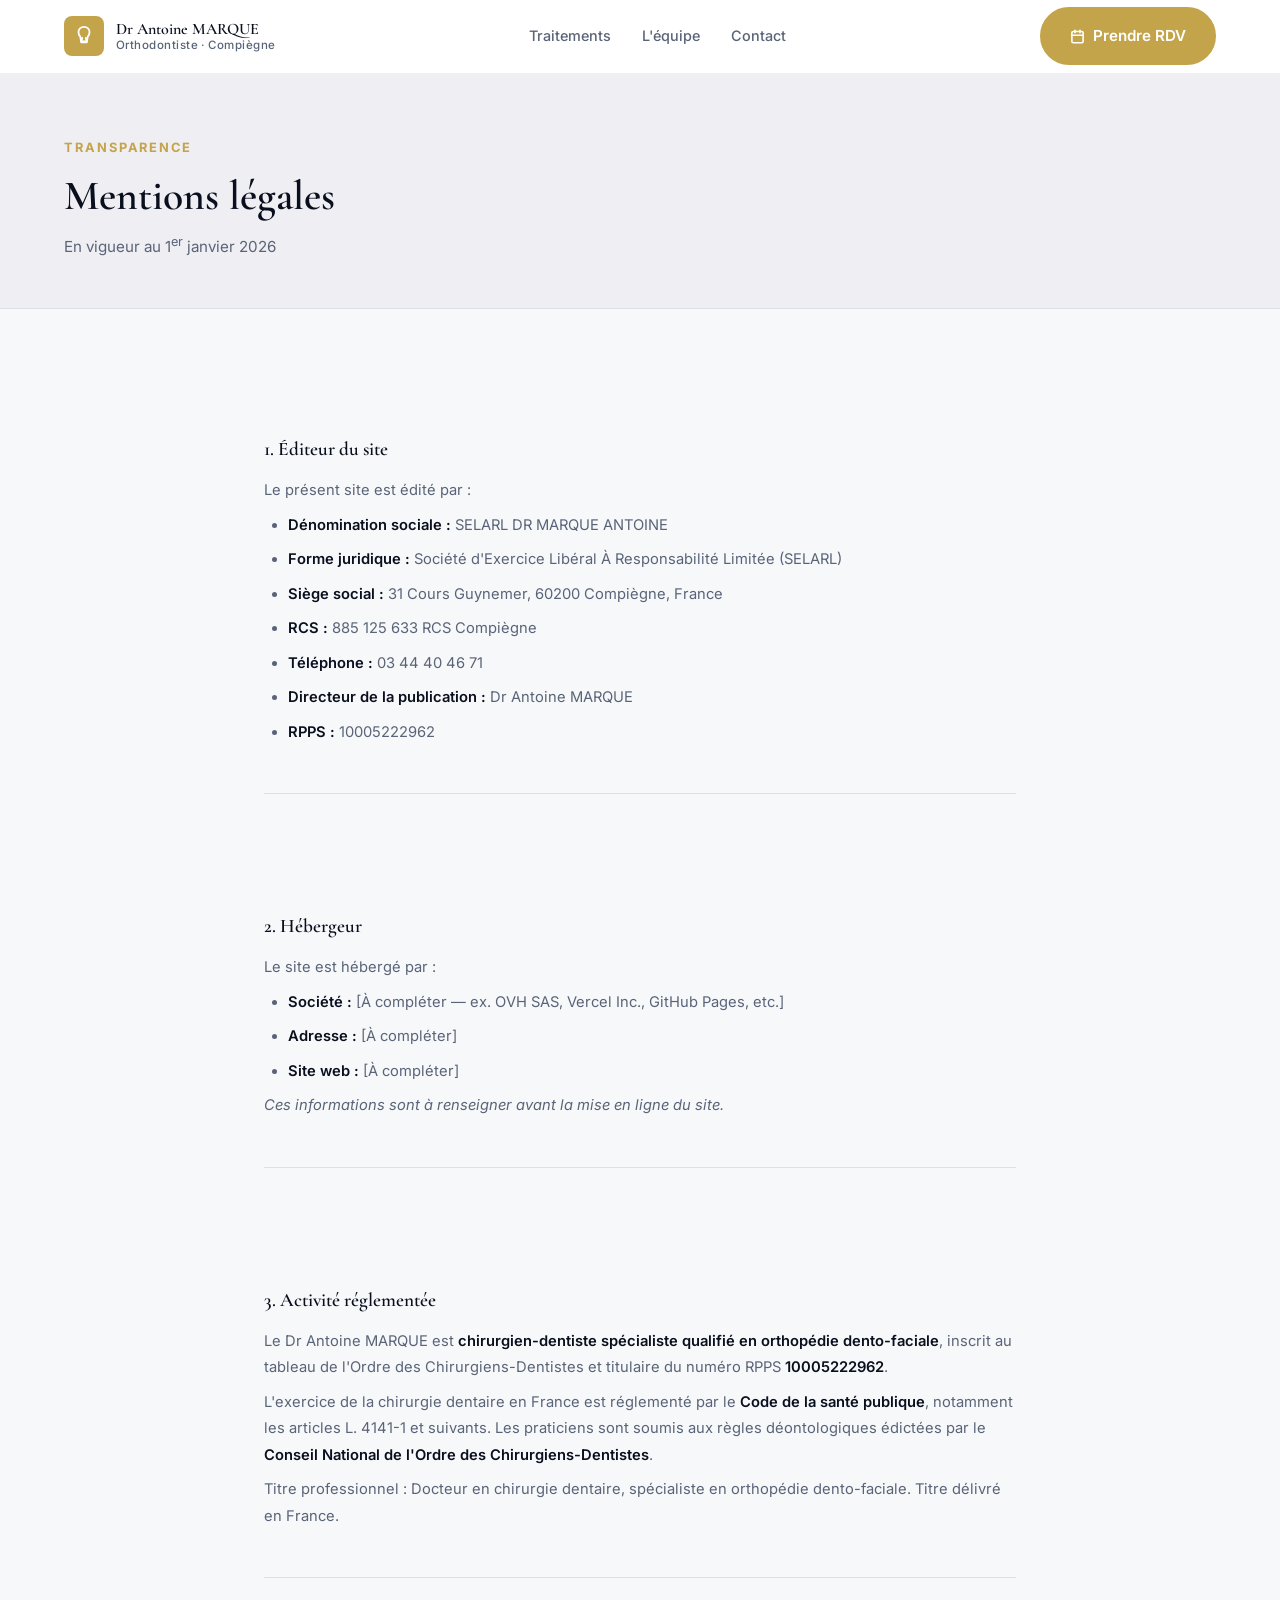
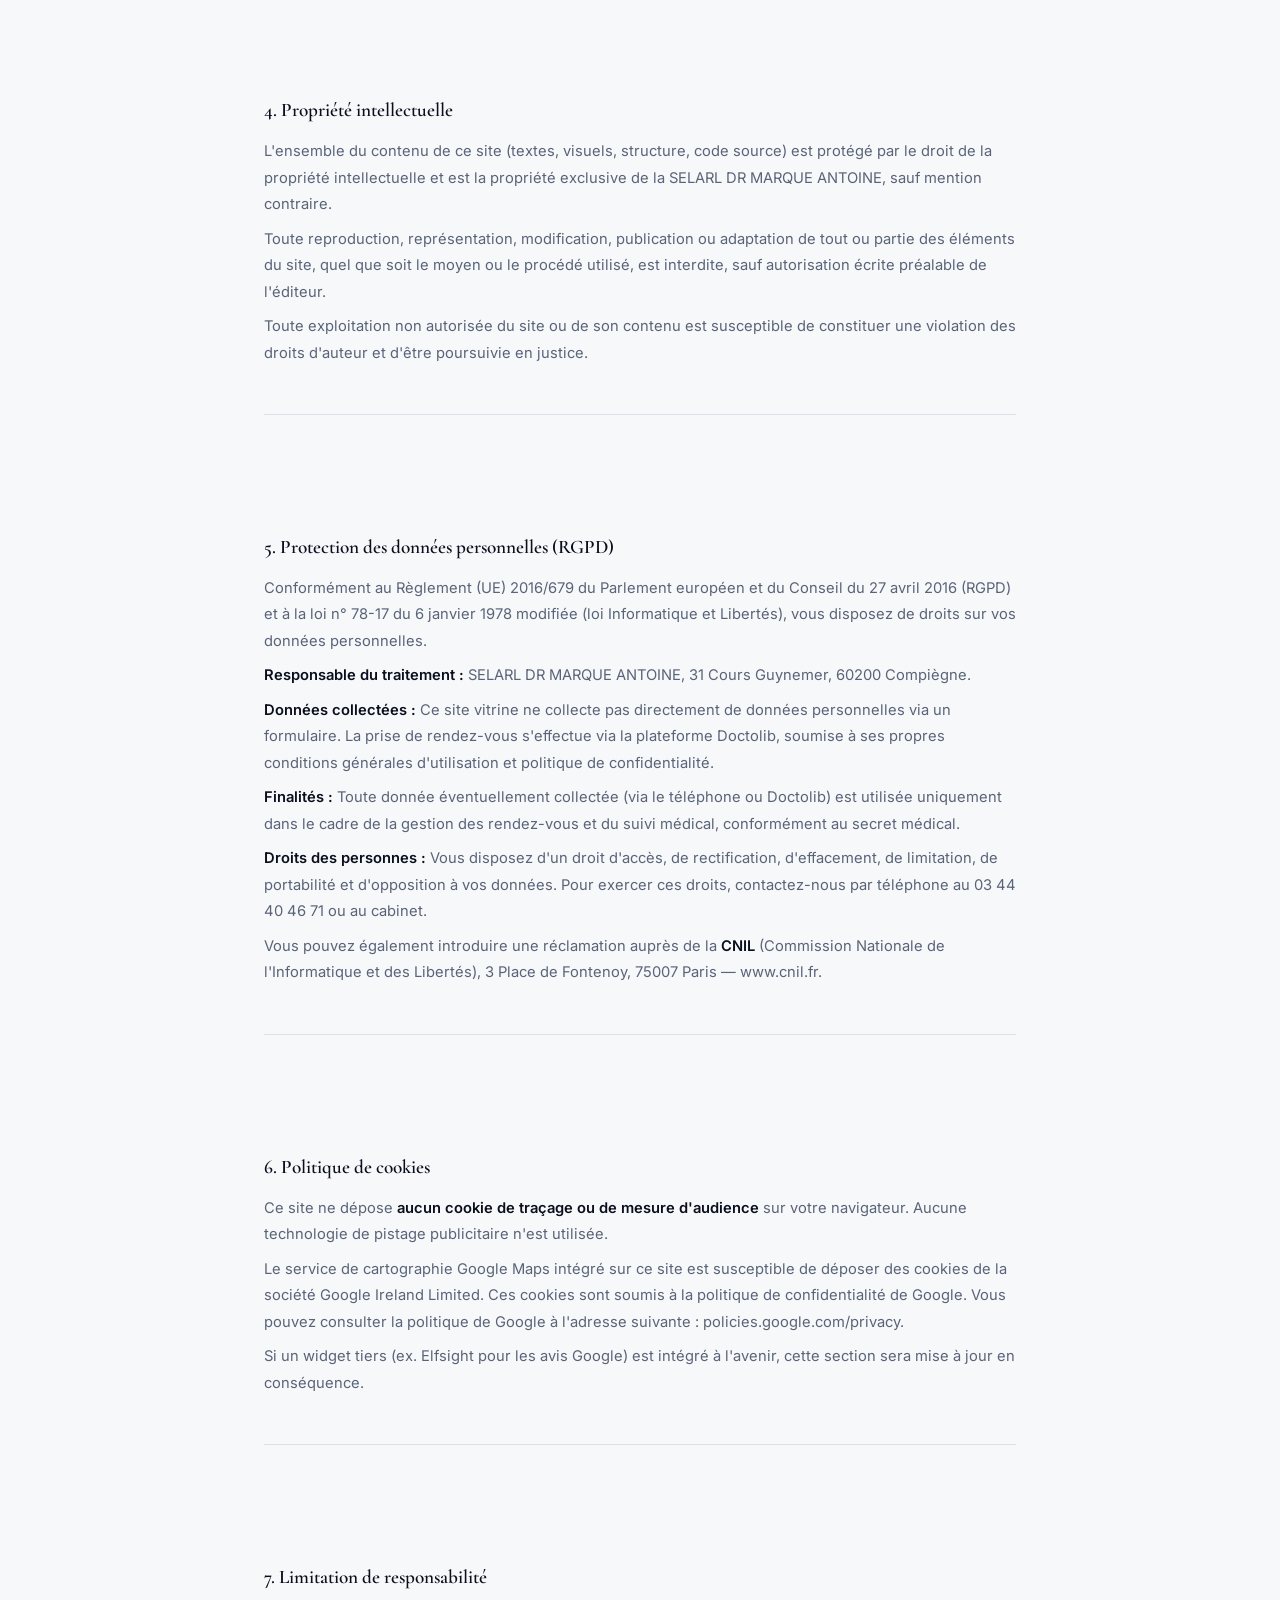
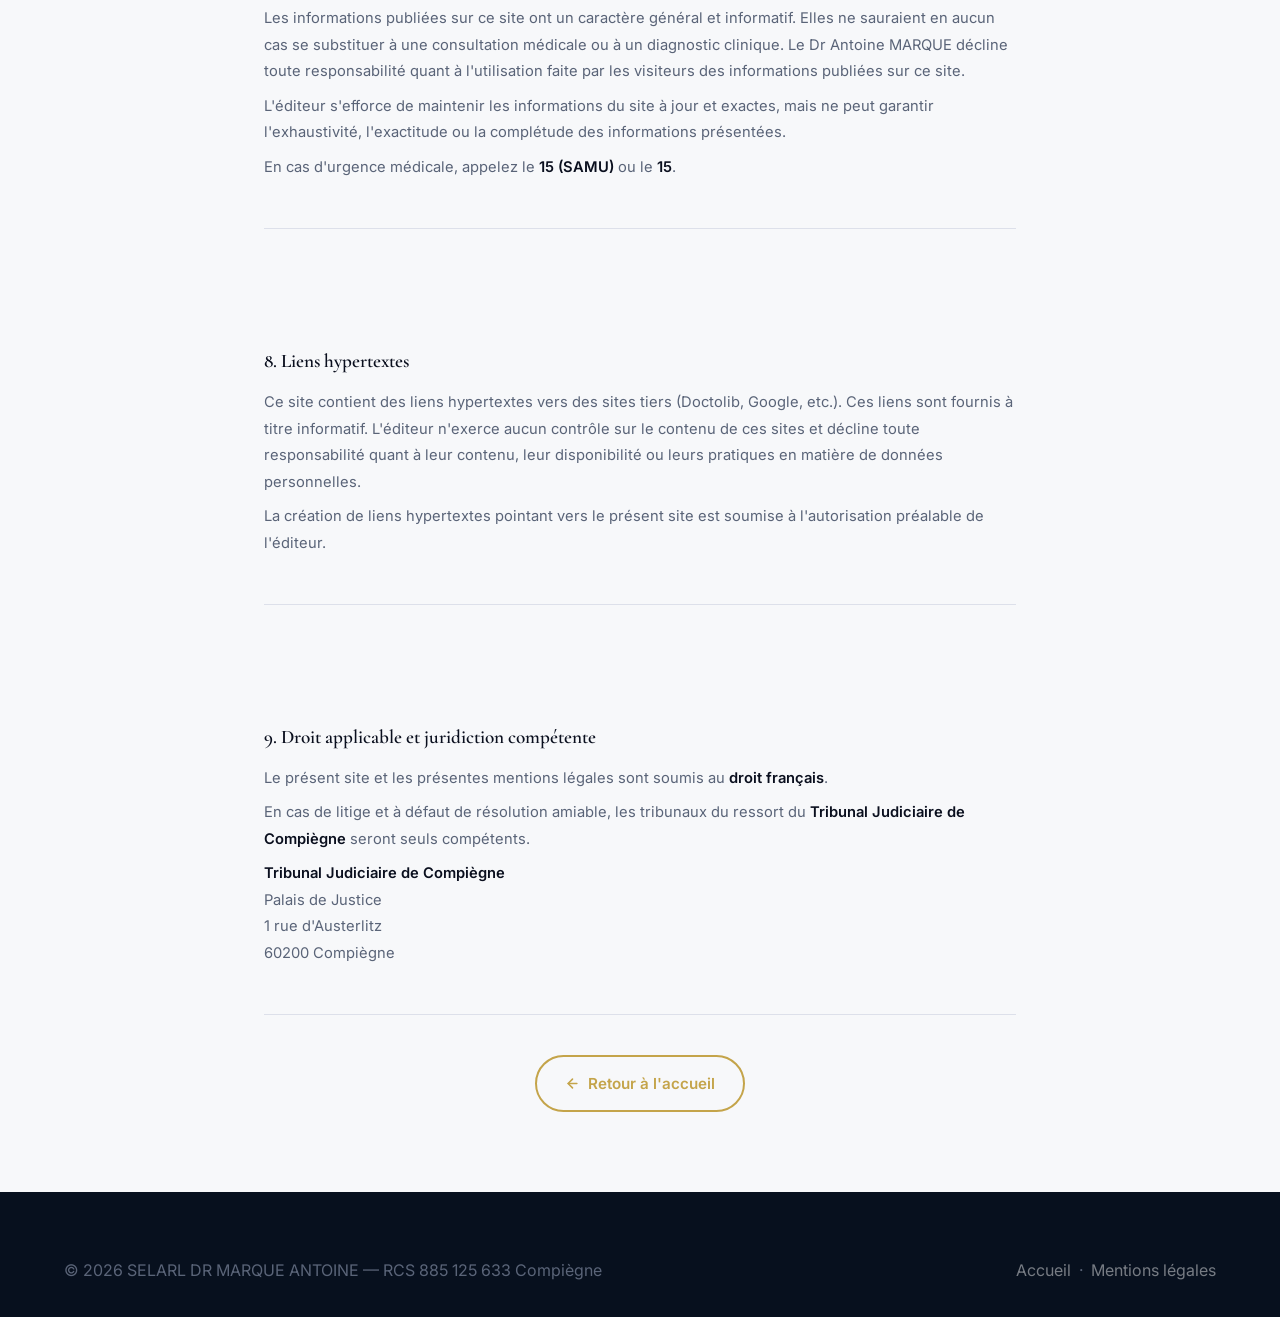
==== commit 9b330ccb: "Add files via upload" ====
--- a/mentions-legales.html
+++ b/mentions-legales.html
@@ -3,227 +3,275 @@
 <head>
   <meta charset="UTF-8" />
   <meta name="viewport" content="width=device-width, initial-scale=1.0" />
-  <title>Mentions légales — Dr Béranger HAYS, Orthodontiste à Auray</title>
-  <meta name="description" content="Mentions légales du site du Cabinet d'Orthodontie du Dr Béranger HAYS à Auray (56400)." />
-  <meta name="robots" content="noindex" />
+  <meta name="theme-color" content="#7A9E87" />
+
+  <title>Mentions légales — Dr Antoine MARQUE, Orthodontiste Compiègne</title>
+  <meta name="description" content="Mentions légales du site du Dr Antoine MARQUE, orthodontiste à Compiègne. Informations sur l'éditeur, l'hébergeur, la protection des données personnelles et les cookies." />
+  <meta name="robots" content="noindex, follow" />
 
   <!-- Fonts -->
   <link rel="preconnect" href="https://fonts.googleapis.com" />
   <link rel="preconnect" href="https://fonts.gstatic.com" crossorigin />
-  <link href="https://fonts.googleapis.com/css2?family=Playfair+Display:ital,wght@0,400;0,600;0,700;1,400&family=Nunito:wght@400;500;600;700;800&display=swap" rel="stylesheet" />
-
-  <!-- Styles -->
+  <link href="https://fonts.googleapis.com/css2?family=Cormorant+Garamond:ital,wght@0,400;0,500;0,600;0,700;1,400;1,600&family=Inter:wght@300;400;500;600;700&display=swap" rel="stylesheet" />
+
   <link rel="stylesheet" href="styles.css" />
-
-  <style>
-    .mentions-container {
-      max-width: 800px;
-      margin: 0 auto;
-      padding: 8rem 1.5rem 4rem;
-    }
-
-    .mentions-back {
-      display: inline-flex;
-      align-items: center;
-      gap: 0.5rem;
-      color: var(--sage);
-      text-decoration: none;
-      font-weight: 700;
-      font-size: 0.9rem;
-      margin-bottom: 2rem;
-      transition: color 0.2s;
-    }
-
-    .mentions-back:hover { color: var(--sage-dark); }
-
-    .mentions-container h1 {
-      font-size: clamp(1.8rem, 4vw, 2.5rem);
-      color: var(--text-dark);
-      margin-bottom: 0.5rem;
-    }
-
-    .mentions-date {
-      font-size: 0.85rem;
-      color: var(--text-light);
-      margin-bottom: 3rem;
-    }
-
-    .mentions-section {
-      margin-bottom: 2.5rem;
-    }
-
-    .mentions-section h2 {
-      font-size: 1.25rem;
-      color: var(--text-dark);
-      margin-bottom: 0.75rem;
-      padding-bottom: 0.5rem;
-      border-bottom: 2px solid var(--sage-light);
-    }
-
-    .mentions-section p,
-    .mentions-section li {
-      font-size: 0.95rem;
-      color: var(--text-mid);
-      line-height: 1.8;
-    }
-
-    .mentions-section ul {
-      list-style: none;
-      padding: 0;
-    }
-
-    .mentions-section li {
-      padding: 0.3rem 0;
-    }
-
-    .mentions-section li strong {
-      color: var(--text-dark);
-    }
-
-    .mentions-section a {
-      color: var(--sage);
-      text-decoration: none;
-    }
-
-    .mentions-section a:hover { text-decoration: underline; }
-  </style>
 </head>
+
 <body>
 
-<!-- NAVBAR -->
-<nav id="navbar" class="scrolled" role="navigation" aria-label="Navigation principale">
-  <div class="nav-container">
-    <a href="index.html" class="nav-logo" aria-label="Retour à l'accueil — Dr Béranger HAYS">
-      <div class="nav-logo-icon" aria-hidden="true">
-        <svg width="16" height="16" viewBox="0 0 24 24" fill="none" stroke="currentColor" stroke-width="2.5" stroke-linecap="round" stroke-linejoin="round"><path d="M12 2l2.4 7.4H22l-6.2 4.5L18.2 22 12 17.5 5.8 22l2.4-8.1L2 9.4h7.6z"/></svg>
-      </div>
-      <div class="nav-logo-text">
-        <span class="nav-logo-name">Dr Béranger HAYS</span>
-        <span class="nav-logo-sub">Orthodontiste · Auray</span>
-      </div>
-    </a>
-    <ul class="nav-links" role="list">
-      <li><a href="index.html">Accueil</a></li>
-      <li>
-        <a href="https://www.doctolib.fr/orthodontiste/auray/beranger-hays-auray-56400"
-           target="_blank" rel="noopener noreferrer"
-           class="btn-rdv-nav">
-          Prendre RDV
+  <!-- =========================================
+       NAVIGATION (simplifiée)
+  ========================================= -->
+  <header role="banner">
+    <nav class="navbar" role="navigation" aria-label="Navigation principale">
+      <div class="nav-inner">
+
+        <a href="index.html" class="nav-logo" aria-label="Dr Antoine MARQUE, Orthodontiste Compiègne — Retour à l'accueil">
+          <div class="nav-logo-icon" aria-hidden="true">
+            <svg width="22" height="22" viewBox="0 0 24 24" fill="none" stroke="white" stroke-width="2" stroke-linecap="round" stroke-linejoin="round">
+              <path d="M12 2C8.5 2 6 4.5 6 8c0 2 .7 3.8 2 5l1 6h6l1-6c1.3-1.2 2-3 2-5 0-3.5-2.5-6-6-6z"/>
+              <path d="M10 14c0 0-.5 3-1 4h6c-.5-1-1-4-1-4"/>
+            </svg>
+          </div>
+          <div class="nav-logo-text">
+            <span class="nav-logo-name">Dr Antoine MARQUE</span>
+            <span class="nav-logo-subtitle">Orthodontiste · Compiègne</span>
+          </div>
         </a>
-      </li>
-    </ul>
-  </div>
-</nav>
-
-<main class="mentions-container">
-
-  <a href="index.html" class="mentions-back">
-    <svg width="16" height="16" viewBox="0 0 24 24" fill="none" stroke="currentColor" stroke-width="2" stroke-linecap="round" stroke-linejoin="round"><line x1="19" y1="12" x2="5" y2="12"/><polyline points="12 19 5 12 12 5"/></svg>
-    Retour à l'accueil
-  </a>
-
-  <h1>Mentions légales</h1>
-  <p class="mentions-date">Dernière mise à jour : mars 2026</p>
-
-  <div class="mentions-section">
-    <h2>1. Éditeur du site</h2>
-    <ul>
-      <li><strong>Nom :</strong> Dr Béranger HAYS</li>
-      <li><strong>Profession :</strong> Chirurgien-dentiste spécialiste qualifié en orthopédie dento-faciale</li>
-      <li><strong>Adresse du cabinet :</strong> 11 Rue du Colonel André Faure, 56400 Auray</li>
-      <li><strong>Téléphone :</strong> <a href="tel:+33297565611">02 97 56 56 11</a></li>
-      <li><strong>SIREN :</strong> 845 019 249</li>
-      <li><strong>Secteur conventionnel :</strong> Secteur 1</li>
-      <li><strong>Inscription à l'Ordre :</strong> Inscrit au Tableau de l'Ordre National des Chirurgiens-Dentistes</li>
-    </ul>
-  </div>
-
-  <div class="mentions-section">
-    <h2>2. Hébergeur</h2>
-    <p>
-      Le site est hébergé par :<br>
-      <!-- À compléter avec les infos réelles de l'hébergeur -->
-      <strong>[Nom de l'hébergeur]</strong><br>
-      [Adresse de l'hébergeur]<br>
-      [Téléphone de l'hébergeur]
-    </p>
-  </div>
-
-  <div class="mentions-section">
-    <h2>3. Activité réglementée</h2>
-    <p>
-      Le Dr Béranger HAYS exerce la profession de chirurgien-dentiste spécialiste en orthopédie dento-faciale, profession réglementée par le Code de la santé publique. Il est inscrit au Tableau de l'Ordre des Chirurgiens-Dentistes du Morbihan.
-    </p>
-    <p>
-      Les règles déontologiques applicables sont définies par le Code de déontologie des chirurgiens-dentistes (articles R.4127-201 à R.4127-284 du Code de la santé publique).
-    </p>
-  </div>
-
-  <div class="mentions-section">
-    <h2>4. Propriété intellectuelle</h2>
-    <p>
-      L'ensemble du contenu de ce site (textes, images, graphismes, logo, icônes, structure) est la propriété exclusive du Dr Béranger HAYS ou de ses partenaires, et est protégé par les lois françaises et internationales relatives à la propriété intellectuelle.
-    </p>
-    <p>
-      Toute reproduction, représentation, modification, publication ou adaptation de tout ou partie des éléments du site, quel que soit le moyen ou le procédé utilisé, est interdite sans autorisation écrite préalable.
-    </p>
-  </div>
-
-  <div class="mentions-section">
-    <h2>5. Protection des données personnelles</h2>
-    <p>
-      Conformément au Règlement Général sur la Protection des Données (RGPD) et à la loi Informatique et Libertés du 6 janvier 1978 modifiée, vous disposez d'un droit d'accès, de rectification, de suppression et de portabilité de vos données personnelles.
-    </p>
-    <p>
-      Ce site ne collecte aucune donnée personnelle directement. La prise de rendez-vous est gérée par la plateforme Doctolib, qui dispose de sa propre politique de confidentialité consultable sur <a href="https://www.doctolib.fr/cgu" target="_blank" rel="noopener noreferrer">doctolib.fr</a>.
-    </p>
-    <p>
-      Pour exercer vos droits ou pour toute question relative à vos données, vous pouvez contacter le cabinet par téléphone au <a href="tel:+33297565611">02 97 56 56 11</a> ou par courrier à l'adresse du cabinet.
-    </p>
-  </div>
-
-  <div class="mentions-section">
-    <h2>6. Cookies</h2>
-    <p>
-      Ce site n'utilise pas de cookies de suivi ou publicitaires. Seuls des cookies techniques strictement nécessaires au fonctionnement du site peuvent être utilisés (Google Maps embed). Aucun cookie tiers n'est déposé à des fins commerciales.
-    </p>
-  </div>
-
-  <div class="mentions-section">
-    <h2>7. Responsabilité</h2>
-    <p>
-      Les informations fournies sur ce site le sont à titre informatif et ne constituent en aucun cas un diagnostic médical. Seule une consultation au cabinet permet d'établir un diagnostic et un plan de traitement adaptés.
-    </p>
-    <p>
-      Le Dr Béranger HAYS ne saurait être tenu responsable des dommages directs ou indirects résultant de l'utilisation de ce site ou de l'impossibilité d'y accéder.
-    </p>
-  </div>
-
-  <div class="mentions-section">
-    <h2>8. Liens externes</h2>
-    <p>
-      Ce site contient des liens vers des sites externes (Doctolib, Google Maps). Le Dr Béranger HAYS ne contrôle pas le contenu de ces sites et décline toute responsabilité quant à leur contenu ou leurs pratiques en matière de protection des données.
-    </p>
-  </div>
-
-  <div class="mentions-section">
-    <h2>9. Droit applicable</h2>
-    <p>
-      Les présentes mentions légales sont régies par le droit français. En cas de litige, les tribunaux compétents du ressort du Tribunal Judiciaire de Lorient seront seuls compétents.
-    </p>
-  </div>
-
-</main>
-
-<!-- FOOTER -->
-<footer role="contentinfo">
-  <div class="footer-container">
-    <div class="footer-bottom" style="border:none;padding:0">
-      <span>© 2026 Cabinet d'Orthodontie Dr Béranger HAYS · Tous droits réservés</span>
-      <span>SIREN : 845 019 249 · Auray (56400)</span>
-    </div>
-  </div>
-</footer>
-
+
+        <ul class="nav-links" role="list">
+          <li><a href="index.html#traitements">Traitements</a></li>
+          <li><a href="index.html#equipe">L'équipe</a></li>
+          <li><a href="index.html#contact">Contact</a></li>
+        </ul>
+
+        <div class="nav-cta">
+          <a href="https://www.doctolib.fr/orthodontiste/compiegne/antoine-marque"
+             class="btn btn-primary"
+             target="_blank"
+             rel="noopener noreferrer"
+             aria-label="Prendre rendez-vous sur Doctolib (nouvel onglet)">
+            <svg width="15" height="15" viewBox="0 0 24 24" fill="none" stroke="currentColor" stroke-width="2.5" stroke-linecap="round" stroke-linejoin="round" aria-hidden="true">
+              <rect x="3" y="4" width="18" height="18" rx="2" ry="2"/>
+              <line x1="16" y1="2" x2="16" y2="6"/>
+              <line x1="8" y1="2" x2="8" y2="6"/>
+              <line x1="3" y1="10" x2="21" y2="10"/>
+            </svg>
+            Prendre RDV
+          </a>
+        </div>
+
+        <button class="nav-burger" aria-label="Ouvrir le menu" aria-expanded="false" aria-controls="nav-mobile-menu-legal">
+          <span></span>
+          <span></span>
+          <span></span>
+        </button>
+      </div>
+    </nav>
+
+    <div class="nav-mobile" id="nav-mobile-menu-legal" role="dialog" aria-label="Menu mobile">
+      <a href="index.html#traitements">Traitements</a>
+      <a href="index.html#equipe">L'équipe</a>
+      <a href="index.html#contact">Contact</a>
+      <a href="https://www.doctolib.fr/orthodontiste/compiegne/antoine-marque"
+         class="btn btn-primary"
+         target="_blank"
+         rel="noopener noreferrer">
+        Prendre rendez-vous sur Doctolib
+      </a>
+    </div>
+  </header>
+
+
+  <main class="legal-page">
+
+    <!-- Hero -->
+    <div class="legal-hero">
+      <div class="container">
+        <p class="section-label">Transparence</p>
+        <h1 style="font-family: var(--font-title); font-size: clamp(1.8rem, 3.5vw, 2.6rem); color: var(--color-text); margin-bottom: 0.5rem;">Mentions légales</h1>
+        <p style="color: var(--color-text-light); font-size: 0.95rem;">
+          En vigueur au 1<sup>er</sup> janvier 2026
+        </p>
+      </div>
+    </div>
+
+    <!-- Contenu -->
+    <div class="legal-content">
+
+      <!-- 1. Éditeur du site -->
+      <section class="legal-section" id="editeur">
+        <h2>1. Éditeur du site</h2>
+        <p>
+          Le présent site est édité par :
+        </p>
+        <ul>
+          <li><strong>Dénomination sociale :</strong> SELARL DR MARQUE ANTOINE</li>
+          <li><strong>Forme juridique :</strong> Société d'Exercice Libéral À Responsabilité Limitée (SELARL)</li>
+          <li><strong>Siège social :</strong> 31 Cours Guynemer, 60200 Compiègne, France</li>
+          <li><strong>RCS :</strong> 885 125 633 RCS Compiègne</li>
+          <li><strong>Téléphone :</strong> 03 44 40 46 71</li>
+          <li><strong>Directeur de la publication :</strong> Dr Antoine MARQUE</li>
+          <li><strong>RPPS :</strong> 10005222962</li>
+        </ul>
+      </section>
+
+      <!-- 2. Hébergeur -->
+      <section class="legal-section" id="hebergeur">
+        <h2>2. Hébergeur</h2>
+        <p>
+          Le site est hébergé par :
+        </p>
+        <ul>
+          <li><strong>Société :</strong> [À compléter — ex. OVH SAS, Vercel Inc., GitHub Pages, etc.]</li>
+          <li><strong>Adresse :</strong> [À compléter]</li>
+          <li><strong>Site web :</strong> [À compléter]</li>
+        </ul>
+        <p>
+          <em>Ces informations sont à renseigner avant la mise en ligne du site.</em>
+        </p>
+      </section>
+
+      <!-- 3. Activité réglementée -->
+      <section class="legal-section" id="activite">
+        <h2>3. Activité réglementée</h2>
+        <p>
+          Le Dr Antoine MARQUE est <strong>chirurgien-dentiste spécialiste qualifié en orthopédie dento-faciale</strong>, inscrit au tableau de l'Ordre des Chirurgiens-Dentistes et titulaire du numéro RPPS <strong>10005222962</strong>.
+        </p>
+        <p>
+          L'exercice de la chirurgie dentaire en France est réglementé par le <strong>Code de la santé publique</strong>, notamment les articles L. 4141-1 et suivants. Les praticiens sont soumis aux règles déontologiques édictées par le <strong>Conseil National de l'Ordre des Chirurgiens-Dentistes</strong>.
+        </p>
+        <p>
+          Titre professionnel : Docteur en chirurgie dentaire, spécialiste en orthopédie dento-faciale. Titre délivré en France.
+        </p>
+      </section>
+
+      <!-- 4. Propriété intellectuelle -->
+      <section class="legal-section" id="propriete">
+        <h2>4. Propriété intellectuelle</h2>
+        <p>
+          L'ensemble du contenu de ce site (textes, visuels, structure, code source) est protégé par le droit de la propriété intellectuelle et est la propriété exclusive de la SELARL DR MARQUE ANTOINE, sauf mention contraire.
+        </p>
+        <p>
+          Toute reproduction, représentation, modification, publication ou adaptation de tout ou partie des éléments du site, quel que soit le moyen ou le procédé utilisé, est interdite, sauf autorisation écrite préalable de l'éditeur.
+        </p>
+        <p>
+          Toute exploitation non autorisée du site ou de son contenu est susceptible de constituer une violation des droits d'auteur et d'être poursuivie en justice.
+        </p>
+      </section>
+
+      <!-- 5. Données personnelles (RGPD) -->
+      <section class="legal-section" id="rgpd">
+        <h2>5. Protection des données personnelles (RGPD)</h2>
+        <p>
+          Conformément au Règlement (UE) 2016/679 du Parlement européen et du Conseil du 27 avril 2016 (RGPD) et à la loi n° 78-17 du 6 janvier 1978 modifiée (loi Informatique et Libertés), vous disposez de droits sur vos données personnelles.
+        </p>
+        <p>
+          <strong>Responsable du traitement :</strong> SELARL DR MARQUE ANTOINE, 31 Cours Guynemer, 60200 Compiègne.
+        </p>
+        <p>
+          <strong>Données collectées :</strong> Ce site vitrine ne collecte pas directement de données personnelles via un formulaire. La prise de rendez-vous s'effectue via la plateforme Doctolib, soumise à ses propres conditions générales d'utilisation et politique de confidentialité.
+        </p>
+        <p>
+          <strong>Finalités :</strong> Toute donnée éventuellement collectée (via le téléphone ou Doctolib) est utilisée uniquement dans le cadre de la gestion des rendez-vous et du suivi médical, conformément au secret médical.
+        </p>
+        <p>
+          <strong>Droits des personnes :</strong> Vous disposez d'un droit d'accès, de rectification, d'effacement, de limitation, de portabilité et d'opposition à vos données. Pour exercer ces droits, contactez-nous par téléphone au 03 44 40 46 71 ou au cabinet.
+        </p>
+        <p>
+          Vous pouvez également introduire une réclamation auprès de la <strong>CNIL</strong> (Commission Nationale de l'Informatique et des Libertés), 3 Place de Fontenoy, 75007 Paris — <a href="https://www.cnil.fr" target="_blank" rel="noopener noreferrer">www.cnil.fr</a>.
+        </p>
+      </section>
+
+      <!-- 6. Cookies -->
+      <section class="legal-section" id="cookies">
+        <h2>6. Politique de cookies</h2>
+        <p>
+          Ce site ne dépose <strong>aucun cookie de traçage ou de mesure d'audience</strong> sur votre navigateur. Aucune technologie de pistage publicitaire n'est utilisée.
+        </p>
+        <p>
+          Le service de cartographie Google Maps intégré sur ce site est susceptible de déposer des cookies de la société Google Ireland Limited. Ces cookies sont soumis à la politique de confidentialité de Google. Vous pouvez consulter la politique de Google à l'adresse suivante : <a href="https://policies.google.com/privacy" target="_blank" rel="noopener noreferrer">policies.google.com/privacy</a>.
+        </p>
+        <p>
+          Si un widget tiers (ex. Elfsight pour les avis Google) est intégré à l'avenir, cette section sera mise à jour en conséquence.
+        </p>
+      </section>
+
+      <!-- 7. Limitation de responsabilité -->
+      <section class="legal-section" id="responsabilite">
+        <h2>7. Limitation de responsabilité</h2>
+        <p>
+          Les informations publiées sur ce site ont un caractère général et informatif. Elles ne sauraient en aucun cas se substituer à une consultation médicale ou à un diagnostic clinique. Le Dr Antoine MARQUE décline toute responsabilité quant à l'utilisation faite par les visiteurs des informations publiées sur ce site.
+        </p>
+        <p>
+          L'éditeur s'efforce de maintenir les informations du site à jour et exactes, mais ne peut garantir l'exhaustivité, l'exactitude ou la complétude des informations présentées.
+        </p>
+        <p>
+          En cas d'urgence médicale, appelez le <strong>15 (SAMU)</strong> ou le <strong>15</strong>.
+        </p>
+      </section>
+
+      <!-- 8. Liens externes -->
+      <section class="legal-section" id="liens">
+        <h2>8. Liens hypertextes</h2>
+        <p>
+          Ce site contient des liens hypertextes vers des sites tiers (Doctolib, Google, etc.). Ces liens sont fournis à titre informatif. L'éditeur n'exerce aucun contrôle sur le contenu de ces sites et décline toute responsabilité quant à leur contenu, leur disponibilité ou leurs pratiques en matière de données personnelles.
+        </p>
+        <p>
+          La création de liens hypertextes pointant vers le présent site est soumise à l'autorisation préalable de l'éditeur.
+        </p>
+      </section>
+
+      <!-- 9. Droit applicable -->
+      <section class="legal-section" id="droit">
+        <h2>9. Droit applicable et juridiction compétente</h2>
+        <p>
+          Le présent site et les présentes mentions légales sont soumis au <strong>droit français</strong>.
+        </p>
+        <p>
+          En cas de litige et à défaut de résolution amiable, les tribunaux du ressort du <strong>Tribunal Judiciaire de Compiègne</strong> seront seuls compétents.
+        </p>
+        <p>
+          <strong>Tribunal Judiciaire de Compiègne</strong><br />
+          Palais de Justice<br />
+          1 rue d'Austerlitz<br />
+          60200 Compiègne
+        </p>
+      </section>
+
+      <!-- Retour accueil -->
+      <div style="text-align: center; margin-top: 1rem;">
+        <a href="index.html" class="btn btn-outline">
+          <svg width="15" height="15" viewBox="0 0 24 24" fill="none" stroke="currentColor" stroke-width="2.5" stroke-linecap="round" stroke-linejoin="round" aria-hidden="true">
+            <line x1="19" y1="12" x2="5" y2="12"/>
+            <polyline points="12 19 5 12 12 5"/>
+          </svg>
+          Retour à l'accueil
+        </a>
+      </div>
+
+    </div>
+  </main>
+
+
+  <!-- =========================================
+       FOOTER
+  ========================================= -->
+  <footer role="contentinfo">
+    <div class="container">
+      <div class="footer-bottom" style="border-top: none; padding-top: 0;">
+        <p>
+          &copy; 2026 SELARL DR MARQUE ANTOINE — RCS 885 125 633 Compiègne
+        </p>
+        <p>
+          <a href="index.html">Accueil</a>
+          &nbsp;·&nbsp;
+          <a href="mentions-legales.html">Mentions légales</a>
+        </p>
+      </div>
+    </div>
+  </footer>
+
+  <script src="script.js" defer></script>
 </body>
 </html>
--- a/styles.css
+++ b/styles.css
@@ -1,482 +1,630 @@
-/* ===== VARIABLES ===== */
+/* ============================================
+   Dr Antoine MARQUE — Orthodontiste Compiègne
+   styles.css
+   ============================================ */
+
+/* ---- Google Fonts ---- */
+@import url('https://fonts.googleapis.com/css2?family=Cormorant+Garamond:ital,wght@0,400;0,500;0,600;0,700;1,400;1,600&family=Inter:wght@300;400;500;600;700&display=swap');
+
+/* ---- CSS Variables ---- */
 :root {
-  --cream: #F5F0E8;
-  --cream-dark: #EDE6D6;
-  --sage: #7A9E7E;
-  --sage-dark: #5E8462;
-  --sage-light: #A8C4AB;
-  --terracotta: #C17B5A;
-  --terracotta-light: #D4967A;
-  --sand: #E8DCC8;
-  --off-white: #FAFAF7;
-  --text-dark: #2C2C2C;
-  --text-mid: #5A5A5A;
-  --text-light: #8A8A8A;
-}
-
-/* ===== RESET & BASE ===== */
-*, *::before, *::after { box-sizing: border-box; }
-
-html { scroll-behavior: smooth; }
+  --color-bg:         #F7F8FA;
+  --color-cream:      #EEEEF3;
+  --color-sand:       #E3E4EC;
+  --color-sage:       #C4A44A;
+  --color-sage-dark:  #A88934;
+  --color-sage-light: #D9C07A;
+  --color-terracotta: #112240;
+  --color-terra-light:#1E3A6E;
+  --color-white:      #FFFFFF;
+  --color-text:       #0A0F1E;
+  --color-text-light: #5A6478;
+  --color-border:     #DDE0EA;
+
+  --color-navy:       #112240;
+  --color-navy-mid:   #1E3A6E;
+  --color-navy-light: #2D5499;
+  --color-gold:       #C4A44A;
+  --color-gold-light: #D9C07A;
+  --color-gold-pale:  #F5EDD6;
+
+  --font-title: 'Cormorant Garamond', Georgia, serif;
+  --font-body:  'Inter', 'Helvetica Neue', sans-serif;
+
+  --radius-sm:  8px;
+  --radius-md:  16px;
+  --radius-lg:  24px;
+  --radius-xl:  32px;
+
+  --shadow-sm:  0 2px 8px rgba(0,0,0,0.06);
+  --shadow-md:  0 4px 20px rgba(0,0,0,0.09);
+  --shadow-lg:  0 8px 40px rgba(0,0,0,0.12);
+
+  --transition: 0.3s ease;
+  --max-width:  1200px;
+}
+
+/* ---- Reset & Base ---- */
+*, *::before, *::after {
+  box-sizing: border-box;
+  margin: 0;
+  padding: 0;
+}
+
+html {
+  scroll-behavior: smooth;
+  font-size: 16px;
+}
 
 body {
-  font-family: 'Nunito', sans-serif;
-  background-color: var(--cream);
-  color: var(--text-dark);
-  line-height: 1.6;
-  overflow-x: hidden;
-}
-
+  font-family: var(--font-body);
+  background-color: var(--color-bg);
+  color: var(--color-text);
+  line-height: 1.7;
+  -webkit-font-smoothing: antialiased;
+}
+
+img {
+  max-width: 100%;
+  display: block;
+}
+
+a {
+  color: inherit;
+  text-decoration: none;
+}
+
+ul {
+  list-style: none;
+}
+
+button {
+  cursor: pointer;
+  border: none;
+  background: none;
+  font-family: var(--font-body);
+}
+
+/* ---- Typography ---- */
 h1, h2, h3, h4 {
-  font-family: 'Playfair Display', serif;
-  line-height: 1.2;
-}
-
-/* ===== NAVBAR ===== */
-#navbar {
+  font-family: var(--font-title);
+  line-height: 1.25;
+  font-weight: 600;
+}
+
+h1 { font-size: clamp(2.2rem, 5vw, 3.5rem); }
+h2 { font-size: clamp(1.8rem, 3.5vw, 2.6rem); }
+h3 { font-size: clamp(1.2rem, 2vw, 1.5rem); }
+
+p {
+  font-size: 1rem;
+  color: var(--color-text-light);
+  line-height: 1.8;
+}
+
+/* ---- Layout helpers ---- */
+.container {
+  max-width: var(--max-width);
+  margin: 0 auto;
+  padding: 0 1.5rem;
+}
+
+section {
+  padding: 5rem 0;
+}
+
+.section-label {
+  font-family: var(--font-body);
+  font-size: 0.8rem;
+  font-weight: 700;
+  letter-spacing: 0.15em;
+  text-transform: uppercase;
+  color: var(--color-sage);
+  margin-bottom: 0.75rem;
+}
+
+.section-title {
+  margin-bottom: 1rem;
+  color: var(--color-text);
+}
+
+.section-subtitle {
+  font-size: 1.05rem;
+  max-width: 560px;
+  color: var(--color-text-light);
+  margin-bottom: 3rem;
+}
+
+/* ---- Reveal animation ---- */
+.reveal {
+  opacity: 0;
+  transform: translateY(28px);
+  transition: opacity 0.65s ease, transform 0.65s ease;
+}
+
+.reveal.visible {
+  opacity: 1;
+  transform: translateY(0);
+}
+
+.reveal-delay-1 { transition-delay: 0.1s; }
+.reveal-delay-2 { transition-delay: 0.2s; }
+.reveal-delay-3 { transition-delay: 0.3s; }
+.reveal-delay-4 { transition-delay: 0.4s; }
+
+/* ---- Buttons ---- */
+.btn {
+  display: inline-flex;
+  align-items: center;
+  gap: 0.5rem;
+  padding: 0.85rem 1.75rem;
+  border-radius: 50px;
+  font-family: var(--font-body);
+  font-size: 0.95rem;
+  font-weight: 600;
+  transition: all var(--transition);
+  cursor: pointer;
+  text-decoration: none;
+  border: 2px solid transparent;
+}
+
+.btn-primary {
+  background: var(--color-sage);
+  color: var(--color-white);
+  border-color: var(--color-sage);
+}
+
+.btn-primary:hover {
+  background: var(--color-sage-dark);
+  border-color: var(--color-sage-dark);
+  transform: translateY(-2px);
+  box-shadow: var(--shadow-md);
+}
+
+.btn-outline {
+  background: transparent;
+  color: var(--color-sage);
+  border-color: var(--color-sage);
+}
+
+.btn-outline:hover {
+  background: var(--color-sage);
+  color: var(--color-white);
+  transform: translateY(-2px);
+  box-shadow: var(--shadow-md);
+}
+
+.btn-doctolib {
+  background: #0596DE;
+  color: #fff;
+  border-color: #0596DE;
+  font-size: 1rem;
+  padding: 1rem 2rem;
+}
+
+.btn-doctolib:hover {
+  background: #047ab8;
+  border-color: #047ab8;
+  transform: translateY(-2px);
+  box-shadow: 0 6px 24px rgba(5, 150, 222, 0.35);
+}
+
+/* ============================================
+   NAVIGATION
+   ============================================ */
+.navbar {
   position: fixed;
   top: 0;
   left: 0;
   right: 0;
   z-index: 1000;
-  transition: all 0.3s ease;
-  padding: 1rem 0;
-}
-
-#navbar.scrolled {
-  background: rgba(245, 240, 232, 0.96);
+  background: rgba(255, 255, 255, 0.96);
   backdrop-filter: blur(12px);
-  box-shadow: 0 2px 20px rgba(0,0,0,0.08);
-  padding: 0.6rem 0;
-}
-
-.nav-container {
-  max-width: 1200px;
+  -webkit-backdrop-filter: blur(12px);
+  border-bottom: 1px solid transparent;
+  transition: border-color var(--transition), box-shadow var(--transition);
+}
+
+.navbar.scrolled {
+  border-color: var(--color-border);
+  box-shadow: var(--shadow-sm);
+}
+
+.nav-inner {
+  max-width: var(--max-width);
   margin: 0 auto;
   padding: 0 1.5rem;
+  height: 72px;
   display: flex;
   align-items: center;
   justify-content: space-between;
+  gap: 2rem;
 }
 
 .nav-logo {
   display: flex;
   align-items: center;
-  gap: 0.5rem;
+  gap: 0.75rem;
   text-decoration: none;
+  flex-shrink: 0;
 }
 
 .nav-logo-icon {
-  width: 38px;
-  height: 38px;
-  background: var(--sage);
-  border-radius: 50%;
+  width: 40px;
+  height: 40px;
+  background: var(--color-sage);
+  border-radius: var(--radius-sm);
   display: flex;
   align-items: center;
   justify-content: center;
-  color: white;
-  font-size: 1.1rem;
+  flex-shrink: 0;
 }
 
 .nav-logo-text {
   display: flex;
   flex-direction: column;
-  line-height: 1.1;
+  line-height: 1.2;
 }
 
 .nav-logo-name {
-  font-family: 'Playfair Display', serif;
+  font-family: var(--font-title);
   font-size: 1rem;
-  font-weight: 700;
-  color: var(--text-dark);
-}
-
-.nav-logo-sub {
-  font-size: 0.65rem;
-  color: var(--sage);
   font-weight: 600;
-  letter-spacing: 0.05em;
-  text-transform: uppercase;
+  color: var(--color-text);
+}
+
+.nav-logo-subtitle {
+  font-size: 0.72rem;
+  font-weight: 500;
+  color: var(--color-text-light);
+  letter-spacing: 0.04em;
 }
 
 .nav-links {
   display: flex;
   align-items: center;
-  gap: 2rem;
-  list-style: none;
-  margin: 0;
-  padding: 0;
+  gap: 0.25rem;
 }
 
 .nav-links a {
-  text-decoration: none;
-  color: var(--text-mid);
   font-size: 0.9rem;
-  font-weight: 600;
-  letter-spacing: 0.02em;
-  transition: color 0.2s;
-  position: relative;
-}
-
-.nav-links a::after {
-  content: '';
-  position: absolute;
-  bottom: -3px;
-  left: 0;
-  width: 0;
-  height: 2px;
-  background: var(--sage);
-  transition: width 0.3s ease;
-}
-
-.nav-links a:hover { color: var(--sage); }
-.nav-links a:hover::after { width: 100%; }
-
-.btn-rdv-nav {
-  background: var(--sage);
-  color: white !important;
-  padding: 0.55rem 1.2rem;
+  font-weight: 500;
+  color: var(--color-text-light);
+  padding: 0.5rem 0.85rem;
   border-radius: 50px;
-  font-weight: 700;
-  font-size: 0.85rem;
-  transition: all 0.2s ease !important;
-  text-decoration: none;
-}
-
-.btn-rdv-nav:hover {
-  background: var(--sage-dark) !important;
-  transform: translateY(-1px);
-  box-shadow: 0 4px 15px rgba(122, 158, 126, 0.35);
-}
-
-.btn-rdv-nav::after { display: none !important; }
-
-/* Burger Menu */
-.burger {
+  transition: all var(--transition);
+}
+
+.nav-links a:hover {
+  color: var(--color-gold);
+  background: rgba(196, 164, 74, 0.08);
+}
+
+.nav-cta {
+  flex-shrink: 0;
+}
+
+.nav-burger {
   display: none;
   flex-direction: column;
   gap: 5px;
+  padding: 8px;
   cursor: pointer;
-  padding: 4px;
   background: none;
   border: none;
 }
 
-.burger span {
+.nav-burger span {
   display: block;
   width: 24px;
   height: 2px;
-  background: var(--text-dark);
+  background: var(--color-text);
   border-radius: 2px;
-  transition: all 0.3s ease;
-}
-
-.burger.open span:nth-child(1) { transform: translateY(7px) rotate(45deg); }
-.burger.open span:nth-child(2) { opacity: 0; }
-.burger.open span:nth-child(3) { transform: translateY(-7px) rotate(-45deg); }
-
-/* Mobile Menu */
-.mobile-menu {
+  transition: all var(--transition);
+}
+
+.nav-burger.active span:nth-child(1) {
+  transform: translateY(7px) rotate(45deg);
+}
+
+.nav-burger.active span:nth-child(2) {
+  opacity: 0;
+}
+
+.nav-burger.active span:nth-child(3) {
+  transform: translateY(-7px) rotate(-45deg);
+}
+
+/* Mobile nav */
+.nav-mobile {
   display: none;
   position: fixed;
+  top: 72px;
+  left: 0;
+  right: 0;
+  background: var(--color-bg);
+  border-bottom: 1px solid var(--color-border);
+  padding: 1rem 1.5rem 1.5rem;
+  box-shadow: var(--shadow-md);
+  z-index: 999;
+}
+
+.nav-mobile.open {
+  display: block;
+}
+
+.nav-mobile a {
+  display: block;
+  padding: 0.75rem 0;
+  border-bottom: 1px solid var(--color-border);
+  font-size: 1rem;
+  font-weight: 500;
+  color: var(--color-text);
+  transition: color var(--transition);
+}
+
+.nav-mobile a:last-of-type {
+  border-bottom: none;
+}
+
+.nav-mobile a:hover {
+  color: var(--color-sage);
+}
+
+.nav-mobile .btn-primary {
+  display: flex;
+  justify-content: center;
+  margin-top: 1rem;
+  width: 100%;
+}
+
+/* ============================================
+   HERO
+   ============================================ */
+.hero {
+  min-height: 100vh;
+  padding-top: 72px;
+  display: flex;
+  align-items: center;
+  background: linear-gradient(135deg, #FFFFFF 0%, var(--color-bg) 50%, rgba(17, 34, 64, 0.04) 100%);
+  position: relative;
+  overflow: hidden;
+}
+
+.hero::before {
+  content: '';
+  position: absolute;
+  top: -20%;
+  right: -10%;
+  width: 600px;
+  height: 600px;
+  background: radial-gradient(circle, rgba(196, 164, 74, 0.1) 0%, transparent 70%);
+  pointer-events: none;
+}
+
+.hero::after {
+  content: '';
+  position: absolute;
+  bottom: -10%;
+  left: -5%;
+  width: 400px;
+  height: 400px;
+  background: radial-gradient(circle, rgba(17, 34, 64, 0.06) 0%, transparent 70%);
+  pointer-events: none;
+}
+
+.hero-inner {
+  width: 100%;
+  max-width: var(--max-width);
+  margin: 0 auto;
+  padding: 4rem 1.5rem;
+  display: grid;
+  grid-template-columns: 1fr 1fr;
+  gap: 4rem;
+  align-items: center;
+}
+
+.hero-badge {
+  display: inline-flex;
+  align-items: center;
+  gap: 0.5rem;
+  background: rgba(196, 164, 74, 0.1);
+  border: 1px solid rgba(196, 164, 74, 0.25);
+  border-radius: 50px;
+  padding: 0.35rem 1rem;
+  font-size: 0.8rem;
+  font-weight: 600;
+  color: var(--color-gold-dark, #8A6E28);
+  letter-spacing: 0.05em;
+  margin-bottom: 1.5rem;
+}
+
+.hero-title {
+  margin-bottom: 1.25rem;
+  color: var(--color-text);
+}
+
+.hero-title em {
+  font-style: italic;
+  color: var(--color-sage);
+}
+
+.hero-desc {
+  font-size: 1.1rem;
+  margin-bottom: 2.25rem;
+  max-width: 480px;
+}
+
+.hero-actions {
+  display: flex;
+  flex-wrap: wrap;
+  gap: 1rem;
+  margin-bottom: 3rem;
+}
+
+.hero-trust {
+  display: flex;
+  align-items: center;
+  gap: 1.5rem;
+  flex-wrap: wrap;
+}
+
+.hero-trust-item {
+  display: flex;
+  align-items: center;
+  gap: 0.5rem;
+  font-size: 0.85rem;
+  font-weight: 600;
+  color: var(--color-text-light);
+}
+
+.hero-trust-item svg {
+  color: var(--color-sage);
+  flex-shrink: 0;
+}
+
+/* Hero visual */
+.hero-visual {
+  display: flex;
+  flex-direction: column;
+  gap: 1.25rem;
+  position: relative;
+}
+
+.hero-card-main {
+  background: var(--color-white);
+  border-radius: var(--radius-lg);
+  padding: 2.5rem;
+  box-shadow: var(--shadow-lg);
+  border: 1px solid var(--color-border);
+  position: relative;
+}
+
+.hero-card-main::before {
+  content: '';
+  position: absolute;
   top: 0;
   left: 0;
   right: 0;
-  bottom: 0;
-  background: var(--cream);
-  z-index: 999;
+  height: 4px;
+  background: linear-gradient(90deg, var(--color-navy), var(--color-gold));
+  border-radius: var(--radius-lg) var(--radius-lg) 0 0;
+}
+
+.hero-photo-placeholder {
+  width: 100%;
+  aspect-ratio: 4/3;
+  background: linear-gradient(135deg, var(--color-cream) 0%, #EEF0F7 100%);
+  border-radius: var(--radius-md);
+  display: flex;
   flex-direction: column;
   align-items: center;
   justify-content: center;
-  gap: 2rem;
-}
-
-.mobile-menu.open {
-  display: flex;
-  animation: fadeIn 0.3s ease;
-}
-
-.mobile-menu a {
-  font-family: 'Playfair Display', serif;
-  font-size: 1.8rem;
-  color: var(--text-dark);
-  text-decoration: none;
-  transition: color 0.2s;
-}
-
-.mobile-menu a:hover { color: var(--sage); }
-
-.mobile-menu .btn-rdv-mobile {
-  background: var(--sage);
-  color: white !important;
-  padding: 0.8rem 2rem;
+  gap: 0.75rem;
+  margin-bottom: 1.5rem;
+  border: 2px dashed var(--color-border);
+}
+
+.hero-photo-placeholder svg {
+  color: var(--color-sage);
+  opacity: 0.6;
+}
+
+.hero-photo-placeholder p {
+  font-size: 0.8rem;
+  color: var(--color-text-light);
+  text-align: center;
+  line-height: 1.4;
+}
+
+.hero-card-name {
+  font-family: var(--font-title);
+  font-size: 1.2rem;
+  font-weight: 600;
+  color: var(--color-text);
+  margin-bottom: 0.25rem;
+}
+
+.hero-card-title {
+  font-size: 0.85rem;
+  color: var(--color-text-light);
+  margin-bottom: 1.25rem;
+}
+
+.hero-card-tags {
+  display: flex;
+  flex-wrap: wrap;
+  gap: 0.5rem;
+}
+
+.tag {
+  display: inline-flex;
+  align-items: center;
+  gap: 0.35rem;
+  background: rgba(17, 34, 64, 0.07);
+  color: var(--color-navy);
   border-radius: 50px;
-  font-family: 'Nunito', sans-serif !important;
-  font-size: 1rem !important;
+  padding: 0.3rem 0.75rem;
+  font-size: 0.75rem;
+  font-weight: 600;
+  letter-spacing: 0.02em;
+}
+
+.tag-terra {
+  background: rgba(196, 164, 74, 0.12);
+  color: var(--color-sage-dark);
+}
+
+.hero-card-small {
+  background: var(--color-white);
+  border-radius: var(--radius-md);
+  padding: 1.25rem 1.5rem;
+  box-shadow: var(--shadow-sm);
+  border: 1px solid var(--color-border);
+  display: flex;
+  align-items: center;
+  gap: 1rem;
+}
+
+.hero-card-small-icon {
+  width: 44px;
+  height: 44px;
+  background: rgba(17, 34, 64, 0.07);
+  border-radius: var(--radius-sm);
+  display: flex;
+  align-items: center;
+  justify-content: center;
+  flex-shrink: 0;
+  color: var(--color-navy);
+}
+
+.hero-card-small-text strong {
+  display: block;
+  font-size: 0.9rem;
   font-weight: 700;
-}
-
-/* ===== SECTIONS ===== */
-.section {
-  padding: 5rem 1.5rem;
-}
-
-.container {
-  max-width: 1200px;
+  color: var(--color-text);
+}
+
+.hero-card-small-text span {
+  font-size: 0.78rem;
+  color: var(--color-text-light);
+}
+
+/* ============================================
+   TREATMENTS
+   ============================================ */
+.treatments {
+  background: var(--color-cream);
+}
+
+.treatments-header {
+  text-align: center;
+  max-width: 600px;
+  margin: 0 auto 3.5rem;
+}
+
+.treatments-header .section-subtitle {
   margin: 0 auto;
-}
-
-.section-tag {
-  display: inline-block;
-  background: rgba(122, 158, 126, 0.15);
-  color: var(--sage-dark);
-  font-size: 0.75rem;
-  font-weight: 700;
-  letter-spacing: 0.12em;
-  text-transform: uppercase;
-  padding: 0.35rem 0.9rem;
-  border-radius: 50px;
-  margin-bottom: 1rem;
-}
-
-.section-title {
-  font-size: clamp(1.8rem, 4vw, 2.8rem);
-  color: var(--text-dark);
-  margin-bottom: 0.75rem;
-}
-
-.section-subtitle {
-  color: var(--text-mid);
-  font-size: 1.05rem;
-  max-width: 600px;
-  margin-bottom: 3rem;
-}
-
-/* ===== HERO ===== */
-#hero {
-  min-height: 100vh;
-  display: flex;
-  align-items: center;
-  padding-top: 5rem;
-  background: linear-gradient(135deg, var(--cream) 0%, #EDE8DC 50%, #E8E0D0 100%);
-  position: relative;
-  overflow: hidden;
-}
-
-.hero-bg-shape {
-  position: absolute;
-  right: -10%;
-  top: -10%;
-  width: 600px;
-  height: 600px;
-  background: radial-gradient(circle, rgba(122, 158, 126, 0.12) 0%, transparent 70%);
-  border-radius: 50%;
-  pointer-events: none;
-}
-
-.hero-bg-shape-2 {
-  position: absolute;
-  left: -5%;
-  bottom: -10%;
-  width: 400px;
-  height: 400px;
-  background: radial-gradient(circle, rgba(193, 123, 90, 0.08) 0%, transparent 70%);
-  border-radius: 50%;
-  pointer-events: none;
-}
-
-.hero-grid {
-  display: grid;
-  grid-template-columns: 1fr 1fr;
-  gap: 4rem;
-  align-items: center;
-}
-
-.hero-badge {
-  display: inline-flex;
-  align-items: center;
-  gap: 0.5rem;
-  background: rgba(122, 158, 126, 0.12);
-  border: 1px solid rgba(122, 158, 126, 0.3);
-  padding: 0.4rem 1rem;
-  border-radius: 50px;
-  font-size: 0.8rem;
-  color: var(--sage-dark);
-  font-weight: 600;
-  margin-bottom: 1.5rem;
-}
-
-.hero-badge-dot {
-  width: 6px;
-  height: 6px;
-  background: var(--sage);
-  border-radius: 50%;
-  animation: pulse 2s infinite;
-}
-
-.hero-title {
-  font-size: clamp(2.2rem, 5vw, 3.6rem);
-  color: var(--text-dark);
-  margin-bottom: 1.2rem;
-  line-height: 1.15;
-}
-
-.hero-title em {
-  font-style: normal;
-  color: var(--sage);
-}
-
-.hero-subtitle {
-  font-size: 1.1rem;
-  color: var(--text-mid);
-  line-height: 1.7;
-  margin-bottom: 2rem;
-  max-width: 480px;
-}
-
-.hero-ctas {
-  display: flex;
-  gap: 1rem;
-  flex-wrap: wrap;
-}
-
-.btn-primary {
-  display: inline-flex;
-  align-items: center;
-  gap: 0.5rem;
-  background: var(--sage);
-  color: white;
-  padding: 0.85rem 1.8rem;
-  border-radius: 50px;
-  font-weight: 700;
-  font-size: 0.95rem;
-  text-decoration: none;
-  transition: all 0.25s ease;
-  box-shadow: 0 4px 20px rgba(122, 158, 126, 0.3);
-}
-
-.btn-primary:hover {
-  background: var(--sage-dark);
-  transform: translateY(-2px);
-  box-shadow: 0 8px 25px rgba(122, 158, 126, 0.4);
-}
-
-.btn-secondary {
-  display: inline-flex;
-  align-items: center;
-  gap: 0.5rem;
-  background: transparent;
-  color: var(--text-dark);
-  padding: 0.85rem 1.8rem;
-  border-radius: 50px;
-  font-weight: 700;
-  font-size: 0.95rem;
-  text-decoration: none;
-  border: 2px solid var(--sand);
-  transition: all 0.25s ease;
-}
-
-.btn-secondary:hover {
-  border-color: var(--sage);
-  color: var(--sage);
-  transform: translateY(-2px);
-}
-
-/* Hero Card */
-.hero-card {
-  background: white;
-  border-radius: 24px;
-  padding: 2rem;
-  box-shadow: 0 20px 60px rgba(0,0,0,0.1);
-  position: relative;
-}
-
-.hero-card-image {
-  width: 100%;
-  height: 260px;
-  background: linear-gradient(135deg, var(--sage-light) 0%, var(--sage) 100%);
-  border-radius: 16px;
-  margin-bottom: 1.5rem;
-  display: flex;
-  align-items: center;
-  justify-content: center;
-  font-size: 5rem;
-  position: relative;
-  overflow: hidden;
-}
-
-.hero-card-image::after {
-  content: '';
-  position: absolute;
-  inset: 0;
-  background: linear-gradient(180deg, transparent 50%, rgba(0,0,0,0.15) 100%);
-  border-radius: 16px;
-}
-
-.hero-stats {
-  display: grid;
-  grid-template-columns: repeat(3, 1fr);
-  gap: 1rem;
-}
-
-.hero-stat {
-  text-align: center;
-}
-
-.hero-stat-num {
-  font-family: 'Playfair Display', serif;
-  font-size: 1.6rem;
-  font-weight: 700;
-  color: var(--text-dark);
-  line-height: 1;
-}
-
-.hero-stat-label {
-  font-size: 0.7rem;
-  color: var(--text-light);
-  font-weight: 600;
-  text-transform: uppercase;
-  letter-spacing: 0.05em;
-  margin-top: 0.2rem;
-}
-
-/* Floating badges */
-.floating-badge {
-  position: absolute;
-  background: white;
-  border-radius: 12px;
-  padding: 0.6rem 0.9rem;
-  box-shadow: 0 8px 25px rgba(0,0,0,0.12);
-  display: flex;
-  align-items: center;
-  gap: 0.5rem;
-  font-size: 0.8rem;
-  font-weight: 700;
-  color: var(--text-dark);
-  animation: float 3s ease-in-out infinite;
-}
-
-.floating-badge:nth-child(2) { animation-delay: 1s; }
-.floating-badge:nth-child(3) { animation-delay: 2s; }
-
-.badge-top-left {
-  top: -15px;
-  left: -20px;
-}
-
-.badge-top-right {
-  top: 20px;
-  right: -20px;
-}
-
-.badge-bottom-left {
-  bottom: 80px;
-  left: -25px;
-}
-
-/* ===== TREATMENTS ===== */
-#traitements {
-  background: var(--off-white);
 }
 
 .treatments-grid {
@@ -486,12 +634,12 @@
 }
 
 .treatment-card {
-  background: white;
-  border-radius: 20px;
+  background: var(--color-white);
+  border-radius: var(--radius-lg);
   padding: 2rem;
-  border: 1px solid rgba(0,0,0,0.06);
-  transition: all 0.3s ease;
-  cursor: default;
+  border: 1px solid var(--color-border);
+  box-shadow: var(--shadow-sm);
+  transition: transform var(--transition), box-shadow var(--transition), border-color var(--transition);
   position: relative;
   overflow: hidden;
 }
@@ -503,251 +651,171 @@
   left: 0;
   right: 0;
   height: 3px;
-  background: var(--sage);
-  transform: scaleX(0);
-  transform-origin: left;
-  transition: transform 0.3s ease;
+  background: linear-gradient(90deg, var(--color-navy), var(--color-gold));
+  opacity: 0;
+  transition: opacity var(--transition);
 }
 
 .treatment-card:hover {
   transform: translateY(-6px);
-  box-shadow: 0 20px 40px rgba(0,0,0,0.1);
-}
-
-.treatment-card:hover::before { transform: scaleX(1); }
+  box-shadow: var(--shadow-lg);
+  border-color: rgba(196, 164, 74, 0.3);
+}
+
+.treatment-card:hover::before {
+  opacity: 1;
+}
 
 .treatment-icon {
-  width: 60px;
-  height: 60px;
-  background: rgba(122, 158, 126, 0.12);
-  border-radius: 16px;
+  width: 56px;
+  height: 56px;
+  background: rgba(17, 34, 64, 0.07);
+  border-radius: var(--radius-md);
   display: flex;
   align-items: center;
   justify-content: center;
-  font-size: 1.6rem;
-  margin-bottom: 1.2rem;
-  transition: background 0.3s;
+  margin-bottom: 1.25rem;
+  color: var(--color-navy);
+  transition: background var(--transition);
 }
 
 .treatment-card:hover .treatment-icon {
-  background: rgba(122, 158, 126, 0.2);
+  background: rgba(196, 164, 74, 0.15);
+  color: var(--color-gold);
+}
+
+.treatment-card h3 {
+  margin-bottom: 0.75rem;
+  color: var(--color-text);
+}
+
+.treatment-card p {
+  font-size: 0.92rem;
+  margin-bottom: 1.25rem;
+  line-height: 1.7;
 }
 
 .treatment-tags {
   display: flex;
+  flex-wrap: wrap;
   gap: 0.4rem;
-  flex-wrap: wrap;
-  margin-top: 1rem;
-}
-
-.treatment-tag {
-  background: var(--cream);
-  color: var(--sage-dark);
-  font-size: 0.7rem;
-  font-weight: 700;
-  padding: 0.25rem 0.6rem;
-  border-radius: 50px;
-  letter-spacing: 0.03em;
-}
-
-.treatment-card h3 {
-  font-size: 1.15rem;
-  margin-bottom: 0.5rem;
-  color: var(--text-dark);
-}
-
-.treatment-card p {
-  font-size: 0.9rem;
-  color: var(--text-mid);
-  line-height: 1.6;
-}
-
-/* ===== TEAM ===== */
-#equipe {
-  background: var(--cream);
+}
+
+/* ============================================
+   TEAM
+   ============================================ */
+.team {
+  background: var(--color-bg);
+}
+
+.team-header {
+  text-align: center;
+  max-width: 600px;
+  margin: 0 auto 3.5rem;
 }
 
 .team-grid {
   display: grid;
   grid-template-columns: 1fr 1fr;
-  gap: 4rem;
-  align-items: center;
-}
-
-.team-photo-container {
+  gap: 2rem;
+}
+
+.team-card {
+  background: var(--color-white);
+  border-radius: var(--radius-xl);
+  overflow: hidden;
+  border: 1px solid var(--color-border);
+  box-shadow: var(--shadow-sm);
+  transition: transform var(--transition), box-shadow var(--transition);
+}
+
+.team-card:hover {
+  transform: translateY(-4px);
+  box-shadow: var(--shadow-lg);
+}
+
+.team-photo {
+  background: linear-gradient(135deg, #EEF0F7 0%, var(--color-cream) 100%);
+  aspect-ratio: 4/3;
+  display: flex;
+  flex-direction: column;
+  align-items: center;
+  justify-content: center;
+  gap: 0.75rem;
   position: relative;
-}
-
-.team-photo {
-  width: 100%;
-  aspect-ratio: 4/5;
-  background: linear-gradient(135deg, var(--sage-light) 0%, var(--sage) 60%, var(--sage-dark) 100%);
-  border-radius: 24px;
-  display: flex;
-  align-items: center;
-  justify-content: center;
-  font-size: 5rem;
-  box-shadow: 0 20px 60px rgba(122, 158, 126, 0.25);
-}
-
-.team-photo-badge {
-  position: absolute;
-  bottom: 20px;
-  right: -20px;
-  background: white;
-  border-radius: 16px;
-  padding: 1rem 1.2rem;
-  box-shadow: 0 10px 30px rgba(0,0,0,0.12);
+  border-bottom: 1px solid var(--color-border);
+}
+
+.team-photo svg {
+  color: var(--color-navy);
+  opacity: 0.25;
+}
+
+.team-photo-label {
+  font-size: 0.75rem;
+  color: var(--color-text-light);
   text-align: center;
-}
-
-.team-photo-badge-num {
-  font-family: 'Playfair Display', serif;
-  font-size: 1.8rem;
-  font-weight: 700;
-  color: var(--sage);
-  line-height: 1;
-}
-
-.team-photo-badge-label {
-  font-size: 0.7rem;
-  color: var(--text-light);
+  line-height: 1.4;
+}
+
+.team-info {
+  padding: 2rem;
+}
+
+.team-name {
+  font-family: var(--font-title);
+  font-size: 1.3rem;
   font-weight: 600;
-  text-transform: uppercase;
-  letter-spacing: 0.05em;
-}
-
-.team-info h2 {
-  margin-bottom: 0.3rem;
-}
-
-.team-title {
-  color: var(--sage);
+  color: var(--color-text);
+  margin-bottom: 0.25rem;
+}
+
+.team-role {
+  font-size: 0.85rem;
+  color: var(--color-sage);
   font-weight: 600;
-  margin-bottom: 1.5rem;
-  font-size: 0.95rem;
-}
-
-.team-bio {
-  color: var(--text-mid);
-  line-height: 1.8;
-  margin-bottom: 2rem;
-  font-size: 0.95rem;
-}
-
-.credentials {
-  list-style: none;
-  padding: 0;
-  margin: 0 0 2rem;
+  margin-bottom: 1rem;
+  letter-spacing: 0.03em;
+}
+
+.team-desc {
+  font-size: 0.92rem;
+  color: var(--color-text-light);
+  line-height: 1.75;
+  margin-bottom: 1.25rem;
+}
+
+.team-credentials {
   display: flex;
   flex-direction: column;
+  gap: 0.5rem;
+}
+
+.credential-item {
+  display: flex;
+  align-items: center;
   gap: 0.6rem;
-}
-
-.credential-item {
-  display: flex;
-  align-items: center;
-  gap: 0.75rem;
-  font-size: 0.9rem;
-  color: var(--text-mid);
-}
-
-.credential-icon {
-  width: 28px;
-  height: 28px;
-  background: rgba(122, 158, 126, 0.12);
-  border-radius: 50%;
-  display: flex;
-  align-items: center;
-  justify-content: center;
-  font-size: 0.75rem;
+  font-size: 0.85rem;
+  color: var(--color-text-light);
+  font-weight: 500;
+}
+
+.credential-item svg {
+  color: var(--color-sage);
   flex-shrink: 0;
-  color: var(--sage-dark);
-}
-
-/* ===== TESTIMONIALS ===== */
-#avis {
-  background: var(--cream-dark);
+}
+
+/* ============================================
+   TESTIMONIALS
+   ============================================ */
+.testimonials {
+  background: linear-gradient(135deg, var(--color-cream) 0%, rgba(17, 34, 64, 0.04) 100%);
 }
 
 .testimonials-header {
   text-align: center;
-  margin-bottom: 3rem;
-}
-
-.testimonials-header .section-subtitle {
-  margin: 0 auto 0;
-}
-
-.testimonials-grid {
-  display: grid;
-  grid-template-columns: repeat(auto-fit, minmax(300px, 1fr));
-  gap: 1.5rem;
-}
-
-.testimonial-card {
-  background: white;
-  border-radius: 20px;
-  padding: 2rem;
-  box-shadow: 0 4px 20px rgba(0,0,0,0.06);
-  position: relative;
-  transition: transform 0.3s ease;
-}
-
-.testimonial-card:hover { transform: translateY(-4px); }
-
-.quote-icon {
-  font-size: 2.5rem;
-  color: var(--sage-light);
-  line-height: 1;
-  font-family: Georgia, serif;
-  margin-bottom: 1rem;
-  display: block;
-}
-
-.stars {
-  color: #F5A623;
-  font-size: 0.9rem;
-  margin-bottom: 1rem;
-  letter-spacing: 2px;
-}
-
-.testimonial-text {
-  font-size: 0.95rem;
-  color: var(--text-mid);
-  line-height: 1.7;
-  margin-bottom: 1.5rem;
-  font-style: italic;
-}
-
-.testimonial-author {
-  display: flex;
-  align-items: center;
-  gap: 0.75rem;
-}
-
-.author-avatar {
-  width: 40px;
-  height: 40px;
-  background: linear-gradient(135deg, var(--sage-light), var(--sage));
-  border-radius: 50%;
-  display: flex;
-  align-items: center;
-  justify-content: center;
-  color: white;
-  font-weight: 700;
-  font-size: 0.9rem;
-}
-
-.author-name {
-  font-weight: 700;
-  font-size: 0.9rem;
-  color: var(--text-dark);
-}
-
-.author-treatment {
-  font-size: 0.75rem;
-  color: var(--text-light);
+  max-width: 600px;
+  margin: 0 auto 3rem;
 }
 
 /* Reviews Carousel */
@@ -769,8 +837,8 @@
 }
 
 .review-card {
-  background: white;
-  border-radius: 20px;
+  background: var(--color-white);
+  border-radius: var(--radius-lg, 16px);
   padding: 2rem;
   min-width: 340px;
   max-width: 340px;
@@ -806,12 +874,12 @@
 .review-name {
   font-weight: 700;
   font-size: 0.9rem;
-  color: var(--text-dark);
+  color: var(--color-text);
 }
 
 .review-meta {
   font-size: 0.75rem;
-  color: var(--text-light);
+  color: var(--color-text-light);
 }
 
 .review-stars {
@@ -823,7 +891,7 @@
 
 .review-text {
   font-size: 0.9rem;
-  color: var(--text-mid);
+  color: var(--color-text-light);
   line-height: 1.7;
   font-style: italic;
 }
@@ -842,50 +910,48 @@
   align-items: center;
   gap: 0.5rem;
   font-size: 0.9rem;
-  color: var(--text-mid);
+  color: var(--color-text-light);
 }
 
 .reviews-google-badge strong {
-  color: var(--text-dark);
+  color: var(--color-text);
   font-size: 1rem;
 }
 
 .reviews-google-badge span {
   font-size: 0.8rem;
-  color: var(--text-light);
+  color: var(--color-text-light);
 }
 
 .reviews-see-all {
   display: inline-flex;
   align-items: center;
   gap: 0.4rem;
-  color: var(--sage);
+  color: var(--color-primary, #7A9E87);
   font-weight: 700;
   font-size: 0.85rem;
   text-decoration: none;
   transition: color 0.2s;
 }
 
-.reviews-see-all:hover { color: var(--sage-dark); }
+.reviews-see-all:hover { color: var(--color-primary-dark, #5E8462); }
 
 @keyframes scrollReviews {
   0% { transform: translateX(0); }
   100% { transform: translateX(-50%); }
 }
 
-/* Google Map — full width before footer */
-.google-map-full {
-  width: 100%;
-  line-height: 0;
-}
-
-.google-map-full iframe {
-  display: block;
-}
-
-/* ===== CONTACT ===== */
-#contact {
-  background: var(--off-white);
+/* ============================================
+   CONTACT
+   ============================================ */
+.contact {
+  background: var(--color-bg);
+}
+
+.contact-header {
+  text-align: center;
+  max-width: 600px;
+  margin: 0 auto 3.5rem;
 }
 
 .contact-grid {
@@ -896,16 +962,16 @@
 }
 
 .contact-info h3 {
-  font-size: 1.3rem;
-  margin-bottom: 1.5rem;
-  color: var(--text-dark);
+  font-size: 1.15rem;
+  margin-bottom: 1.75rem;
+  color: var(--color-text);
 }
 
 .contact-items {
   display: flex;
   flex-direction: column;
-  gap: 1.2rem;
-  margin-bottom: 2.5rem;
+  gap: 1.25rem;
+  margin-bottom: 2rem;
 }
 
 .contact-item {
@@ -914,334 +980,453 @@
   gap: 1rem;
 }
 
-.contact-icon {
+.contact-item-icon {
   width: 44px;
   height: 44px;
-  background: rgba(122, 158, 126, 0.12);
-  border-radius: 12px;
+  background: rgba(17, 34, 64, 0.07);
+  border-radius: var(--radius-sm);
   display: flex;
   align-items: center;
   justify-content: center;
-  font-size: 1.1rem;
   flex-shrink: 0;
+  color: var(--color-navy);
+  margin-top: 2px;
 }
 
 .contact-item-text strong {
   display: block;
   font-size: 0.85rem;
-  color: var(--text-dark);
   font-weight: 700;
-  margin-bottom: 0.1rem;
+  color: var(--color-text);
+  margin-bottom: 0.2rem;
+  text-transform: uppercase;
+  letter-spacing: 0.06em;
 }
 
 .contact-item-text span,
 .contact-item-text a {
-  font-size: 0.9rem;
-  color: var(--text-mid);
-  text-decoration: none;
-  transition: color 0.2s;
-}
-
-.contact-item-text a:hover { color: var(--sage); }
-
-.horaires {
-  background: var(--cream);
-  border-radius: 16px;
-  padding: 1.5rem;
-}
-
-.horaires h4 {
-  font-size: 1rem;
-  margin-bottom: 1rem;
-  color: var(--text-dark);
-}
-
-.horaire-row {
-  display: flex;
-  justify-content: space-between;
-  font-size: 0.85rem;
-  padding: 0.3rem 0;
-  border-bottom: 1px solid rgba(0,0,0,0.05);
-  color: var(--text-mid);
-}
-
-.horaire-row:last-child { border-bottom: none; }
-
-.horaire-row span:last-child { font-weight: 600; color: var(--text-dark); }
-
-/* Doctolib CTA block */
-.doctolib-block {
-  background: white;
-  border-radius: 24px;
-  padding: 2.5rem;
-  box-shadow: 0 10px 40px rgba(0,0,0,0.08);
-  text-align: center;
-  border: 1px solid rgba(0,0,0,0.06);
-}
-
-.doctolib-logo {
-  font-size: 2.5rem;
-  margin-bottom: 1rem;
-}
-
-.doctolib-block h3 {
-  font-size: 1.5rem;
-  margin-bottom: 0.75rem;
-  color: var(--text-dark);
-}
-
-.doctolib-block p {
-  font-size: 0.9rem;
-  color: var(--text-mid);
-  line-height: 1.6;
-  margin-bottom: 2rem;
-}
-
-.btn-doctolib {
-  display: inline-flex;
-  align-items: center;
-  justify-content: center;
-  gap: 0.6rem;
-  background: #0596DE;
-  color: white;
-  padding: 1rem 2.2rem;
-  border-radius: 50px;
-  font-weight: 700;
-  font-size: 1rem;
-  text-decoration: none;
-  transition: all 0.25s ease;
-  width: 100%;
-  box-shadow: 0 4px 20px rgba(5, 150, 222, 0.3);
-}
-
-.btn-doctolib:hover {
-  background: #0480be;
-  transform: translateY(-2px);
-  box-shadow: 0 8px 25px rgba(5, 150, 222, 0.4);
-}
-
-.doctolib-features {
-  display: flex;
-  justify-content: center;
-  gap: 1.5rem;
-  margin-top: 1.5rem;
-  flex-wrap: wrap;
-}
-
-.doctolib-feature {
-  display: flex;
-  align-items: center;
-  gap: 0.4rem;
-  font-size: 0.78rem;
-  color: var(--text-light);
-}
-
-.doctolib-feature-icon {
-  color: var(--sage);
-  font-weight: 700;
-}
-
-.doctolib-phone-note {
-  margin-top: 1.5rem;
-  padding-top: 1.5rem;
-  border-top: 1px solid var(--sand);
-  font-size: 0.85rem;
-  color: var(--text-mid);
-}
-
-.doctolib-phone-note a {
-  color: var(--sage-dark);
-  font-weight: 700;
-  text-decoration: none;
-}
-
-.doctolib-phone-note a:hover { text-decoration: underline; }
-
-/* ===== SECTEUR BANNER ===== */
-.secteur-banner {
-  background: linear-gradient(135deg, var(--sage) 0%, var(--sage-dark) 100%);
-  padding: 3rem 1.5rem;
-  text-align: center;
-}
-
-.secteur-banner .container {
-  display: flex;
-  align-items: center;
-  justify-content: center;
-  gap: 3rem;
-  flex-wrap: wrap;
-}
-
-.secteur-item {
-  display: flex;
-  align-items: center;
-  gap: 0.75rem;
-  color: white;
-}
-
-.secteur-icon {
-  font-size: 1.5rem;
-}
-
-.secteur-item strong {
-  display: block;
   font-size: 0.95rem;
-  font-weight: 700;
-}
-
-.secteur-item span {
-  font-size: 0.8rem;
-  opacity: 0.8;
-}
-
-/* ===== FOOTER ===== */
-footer {
-  background: var(--text-dark);
-  color: rgba(255,255,255,0.7);
-  padding: 3rem 1.5rem 1.5rem;
-}
-
-.footer-container {
-  max-width: 1200px;
-  margin: 0 auto;
-}
-
-.footer-top {
-  display: grid;
-  grid-template-columns: 2fr 1fr 1fr;
-  gap: 3rem;
-  margin-bottom: 2.5rem;
-  padding-bottom: 2.5rem;
-  border-bottom: 1px solid rgba(255,255,255,0.1);
-}
-
-.footer-brand p {
-  font-size: 0.85rem;
-  line-height: 1.7;
-  margin-top: 0.75rem;
-  max-width: 300px;
-}
-
-.footer-col h4 {
-  color: white;
-  font-family: 'Nunito', sans-serif;
+  color: var(--color-text-light);
+  line-height: 1.5;
+}
+
+.contact-item-text a {
+  transition: color var(--transition);
+}
+
+.contact-item-text a:hover {
+  color: var(--color-sage);
+}
+
+.contact-hours {
+  background: var(--color-cream);
+  border-radius: var(--radius-md);
+  padding: 1.25rem;
+  border: 1px solid var(--color-border);
+}
+
+.contact-hours h4 {
   font-size: 0.85rem;
   font-weight: 700;
   text-transform: uppercase;
   letter-spacing: 0.08em;
+  color: var(--color-text);
+  margin-bottom: 0.75rem;
+}
+
+.hours-row {
+  display: flex;
+  justify-content: space-between;
+  padding: 0.35rem 0;
+  font-size: 0.88rem;
+  color: var(--color-text-light);
+  border-bottom: 1px solid var(--color-border);
+}
+
+.hours-row:last-child {
+  border-bottom: none;
+}
+
+.hours-note {
+  font-size: 0.78rem;
+  color: var(--color-text-light);
+  margin-top: 0.6rem;
+  font-style: italic;
+}
+
+/* Contact RDV block */
+.contact-rdv {
+  position: sticky;
+  top: 90px;
+}
+
+.contact-rdv-card {
+  background: var(--color-white);
+  border-radius: var(--radius-xl);
+  padding: 2.5rem;
+  border: 1px solid var(--color-border);
+  box-shadow: var(--shadow-md);
+  text-align: center;
+}
+
+.contact-rdv-card::before {
+  content: '';
+  display: block;
+  width: 64px;
+  height: 4px;
+  background: linear-gradient(90deg, var(--color-navy), var(--color-gold));
+  border-radius: 2px;
+  margin: 0 auto 1.75rem;
+}
+
+.contact-rdv-card h3 {
+  font-size: 1.5rem;
+  margin-bottom: 0.75rem;
+  color: var(--color-text);
+}
+
+.contact-rdv-card p {
+  font-size: 0.92rem;
+  margin-bottom: 2rem;
+  max-width: 320px;
+  margin-left: auto;
+  margin-right: auto;
+}
+
+.contact-rdv-card .btn-doctolib {
+  width: 100%;
+  justify-content: center;
   margin-bottom: 1rem;
 }
 
-.footer-col ul {
-  list-style: none;
+.contact-rdv-note {
+  font-size: 0.78rem;
+  color: var(--color-text-light);
+  display: flex;
+  align-items: center;
+  justify-content: center;
+  gap: 0.4rem;
+}
+
+.contact-rdv-note svg {
+  color: var(--color-sage);
+  flex-shrink: 0;
+}
+
+/* Sector badge */
+.sector-badge {
+  display: inline-flex;
+  align-items: center;
+  gap: 0.5rem;
+  background: rgba(196, 164, 74, 0.08);
+  border: 1px solid rgba(196, 164, 74, 0.2);
+  border-radius: var(--radius-sm);
+  padding: 0.6rem 1rem;
+  margin-top: 1.5rem;
+  width: 100%;
+}
+
+.sector-badge-icon {
+  width: 32px;
+  height: 32px;
+  background: var(--color-navy);
+  border-radius: 6px;
+  display: flex;
+  align-items: center;
+  justify-content: center;
+  color: white;
+  flex-shrink: 0;
+}
+
+.sector-badge-text strong {
+  display: block;
+  font-size: 0.82rem;
+  font-weight: 700;
+  color: var(--color-gold-dark, #8A6E28);
+}
+
+.sector-badge-text span {
+  font-size: 0.75rem;
+  color: var(--color-text-light);
+}
+
+/* ============================================
+   GOOGLE MAPS
+   ============================================ */
+.map-section {
   padding: 0;
-  margin: 0;
-  display: flex;
-  flex-direction: column;
-  gap: 0.5rem;
-}
-
-.footer-col a {
+  line-height: 0;
+}
+
+.map-section iframe {
+  width: 100%;
+  height: 420px;
+  border: none;
+  display: block;
+  filter: saturate(0.85) contrast(1.05);
+}
+
+/* ============================================
+   FOOTER
+   ============================================ */
+footer {
+  background: #07101E;
+  color: rgba(255,255,255,0.75);
+  padding: 4rem 0 2rem;
+}
+
+.footer-top {
+  display: grid;
+  grid-template-columns: 1.4fr 1fr 1fr 1fr;
+  gap: 3rem;
+  padding-bottom: 3rem;
+  border-bottom: 1px solid rgba(255,255,255,0.1);
+  margin-bottom: 2rem;
+}
+
+.footer-brand {}
+
+.footer-logo {
+  display: flex;
+  align-items: center;
+  gap: 0.75rem;
+  margin-bottom: 1rem;
+}
+
+.footer-logo-icon {
+  width: 36px;
+  height: 36px;
+  background: var(--color-gold);
+  border-radius: 8px;
+  display: flex;
+  align-items: center;
+  justify-content: center;
+}
+
+.footer-logo-name {
+  font-family: var(--font-title);
+  font-size: 0.95rem;
+  font-weight: 600;
+  color: white;
+  line-height: 1.2;
+}
+
+.footer-logo-sub {
+  font-size: 0.7rem;
+  color: rgba(255,255,255,0.5);
+  letter-spacing: 0.04em;
+}
+
+.footer-desc {
+  font-size: 0.85rem;
+  line-height: 1.7;
+  color: rgba(255,255,255,0.55);
+  margin-bottom: 1.25rem;
+  max-width: 260px;
+}
+
+.footer-col h4 {
+  font-family: var(--font-body);
+  font-size: 0.75rem;
+  font-weight: 700;
+  text-transform: uppercase;
+  letter-spacing: 0.12em;
+  color: rgba(255,255,255,0.45);
+  margin-bottom: 1rem;
+}
+
+.footer-col ul li {
+  margin-bottom: 0.55rem;
+}
+
+.footer-col ul li a {
+  font-size: 0.875rem;
+  color: rgba(255,255,255,0.65);
+  transition: color var(--transition);
+}
+
+.footer-col ul li a:hover {
+  color: var(--color-gold-light);
+}
+
+.footer-contact-item {
+  display: flex;
+  align-items: flex-start;
+  gap: 0.6rem;
+  margin-bottom: 0.75rem;
+  font-size: 0.85rem;
   color: rgba(255,255,255,0.6);
-  text-decoration: none;
-  font-size: 0.85rem;
-  transition: color 0.2s;
-}
-
-.footer-col a:hover { color: var(--sage-light); }
+}
+
+.footer-contact-item svg {
+  color: var(--color-gold-light);
+  flex-shrink: 0;
+  margin-top: 2px;
+}
 
 .footer-bottom {
   display: flex;
+  align-items: center;
   justify-content: space-between;
-  align-items: center;
   flex-wrap: wrap;
   gap: 1rem;
   font-size: 0.8rem;
-}
-
-.footer-logo-text { color: white; }
-.footer-logo-text .nav-logo-sub { color: var(--sage-light); }
-
-/* ===== ANIMATIONS ===== */
-@keyframes float {
-  0%, 100% { transform: translateY(0px); }
-  50% { transform: translateY(-8px); }
-}
-
-@keyframes pulse {
-  0%, 100% { opacity: 1; transform: scale(1); }
-  50% { opacity: 0.5; transform: scale(0.8); }
-}
-
-@keyframes fadeIn {
-  from { opacity: 0; transform: translateY(-10px); }
-  to { opacity: 1; transform: translateY(0); }
-}
-
-/* Scroll reveal */
-.reveal {
-  opacity: 0;
-  transform: translateY(30px);
-  transition: opacity 0.7s ease, transform 0.7s ease;
-}
-
-.reveal.visible {
-  opacity: 1;
-  transform: translateY(0);
-}
-
-.reveal-delay-1 { transition-delay: 0.1s; }
-.reveal-delay-2 { transition-delay: 0.2s; }
-.reveal-delay-3 { transition-delay: 0.3s; }
-.reveal-delay-4 { transition-delay: 0.4s; }
-
-/* ===== RESPONSIVE ===== */
+  color: rgba(255,255,255,0.35);
+}
+
+.footer-bottom a {
+  color: rgba(255,255,255,0.45);
+  transition: color var(--transition);
+}
+
+.footer-bottom a:hover {
+  color: var(--color-gold-light);
+}
+
+/* ============================================
+   MENTIONS LÉGALES PAGE
+   ============================================ */
+.legal-page {
+  padding-top: 72px;
+  min-height: 100vh;
+  background: var(--color-bg);
+}
+
+.legal-hero {
+  background: var(--color-cream);
+  padding: 4rem 0 3rem;
+  border-bottom: 1px solid var(--color-border);
+}
+
+.legal-content {
+  padding: 3rem 0 5rem;
+  max-width: 800px;
+  margin: 0 auto;
+  padding-left: 1.5rem;
+  padding-right: 1.5rem;
+}
+
+.legal-section {
+  margin-bottom: 2.5rem;
+  padding-bottom: 2.5rem;
+  border-bottom: 1px solid var(--color-border);
+}
+
+.legal-section:last-child {
+  border-bottom: none;
+}
+
+.legal-section h2 {
+  font-size: 1.2rem;
+  margin-bottom: 1rem;
+  color: var(--color-text);
+  font-family: var(--font-title);
+}
+
+.legal-section p,
+.legal-section li {
+  font-size: 0.92rem;
+  color: var(--color-text-light);
+  line-height: 1.8;
+  margin-bottom: 0.5rem;
+}
+
+.legal-section ul {
+  list-style: disc;
+  padding-left: 1.5rem;
+}
+
+.legal-section strong {
+  color: var(--color-text);
+  font-weight: 600;
+}
+
+/* ============================================
+   RESPONSIVE
+   ============================================ */
 @media (max-width: 1024px) {
-  .hero-grid,
-  .team-grid,
+  .footer-top {
+    grid-template-columns: 1fr 1fr;
+    gap: 2rem;
+  }
+}
+
+@media (max-width: 768px) {
+  section {
+    padding: 3.5rem 0;
+  }
+
+  .nav-links,
+  .nav-cta {
+    display: none;
+  }
+
+  .nav-burger {
+    display: flex;
+  }
+
+  .hero-inner {
+    grid-template-columns: 1fr;
+    gap: 2.5rem;
+    padding: 2.5rem 1.5rem;
+  }
+
+  .hero-visual {
+    order: -1;
+  }
+
+  .hero-card-main {
+    padding: 1.75rem;
+  }
+
+  .treatments-grid {
+    grid-template-columns: 1fr;
+    gap: 1rem;
+  }
+
+  .team-grid {
+    grid-template-columns: 1fr;
+  }
+
   .contact-grid {
     grid-template-columns: 1fr;
-    gap: 2.5rem;
-  }
-
-  .hero-card { max-width: 500px; margin: 0 auto; }
-  .team-photo-container { max-width: 400px; margin: 0 auto; }
-  .team-photo-badge { right: 10px; }
-
-  .footer-top { grid-template-columns: 1fr 1fr; }
-  .footer-brand { grid-column: 1 / -1; }
-}
-
-@media (max-width: 768px) {
-  .nav-links { display: none; }
-  .burger { display: flex; }
-
-  .section { padding: 3.5rem 1.2rem; }
-
-  .hero-title { font-size: 2rem; }
-  .hero-ctas { flex-direction: column; align-items: flex-start; }
-
-  .floating-badge { display: none; }
-
-  .treatments-grid { grid-template-columns: 1fr; }
-  .testimonials-grid { grid-template-columns: 1fr; }
-
-  .footer-top { grid-template-columns: 1fr; gap: 2rem; }
-  .footer-bottom { flex-direction: column; text-align: center; }
-
-  .secteur-banner .container { flex-direction: column; gap: 1.5rem; }
-
-  .doctolib-features { flex-direction: column; align-items: center; }
+    gap: 2rem;
+  }
+
+  .contact-rdv {
+    position: static;
+  }
+
+  .footer-top {
+    grid-template-columns: 1fr;
+    gap: 2rem;
+  }
+
+  .footer-bottom {
+    flex-direction: column;
+    text-align: center;
+  }
+
+  .map-section iframe {
+    height: 300px;
+  }
 }
 
 @media (max-width: 480px) {
-  .hero-badge { font-size: 0.7rem; }
-  .hero-title { font-size: 1.75rem; }
-  .hero-subtitle { font-size: 0.95rem; }
-  .btn-primary, .btn-secondary { width: 100%; justify-content: center; }
-
-  .section-title { font-size: 1.6rem; }
-
-  .hero-stats { grid-template-columns: repeat(3, 1fr); gap: 0.5rem; }
-  .hero-stat-num { font-size: 1.3rem; }
-}
+  .hero-actions {
+    flex-direction: column;
+  }
+
+  .hero-actions .btn {
+    justify-content: center;
+  }
+
+  .hero-trust {
+    flex-direction: column;
+    align-items: flex-start;
+  }
+
+  .contact-rdv-card {
+    padding: 1.75rem 1.25rem;
+  }
+}
